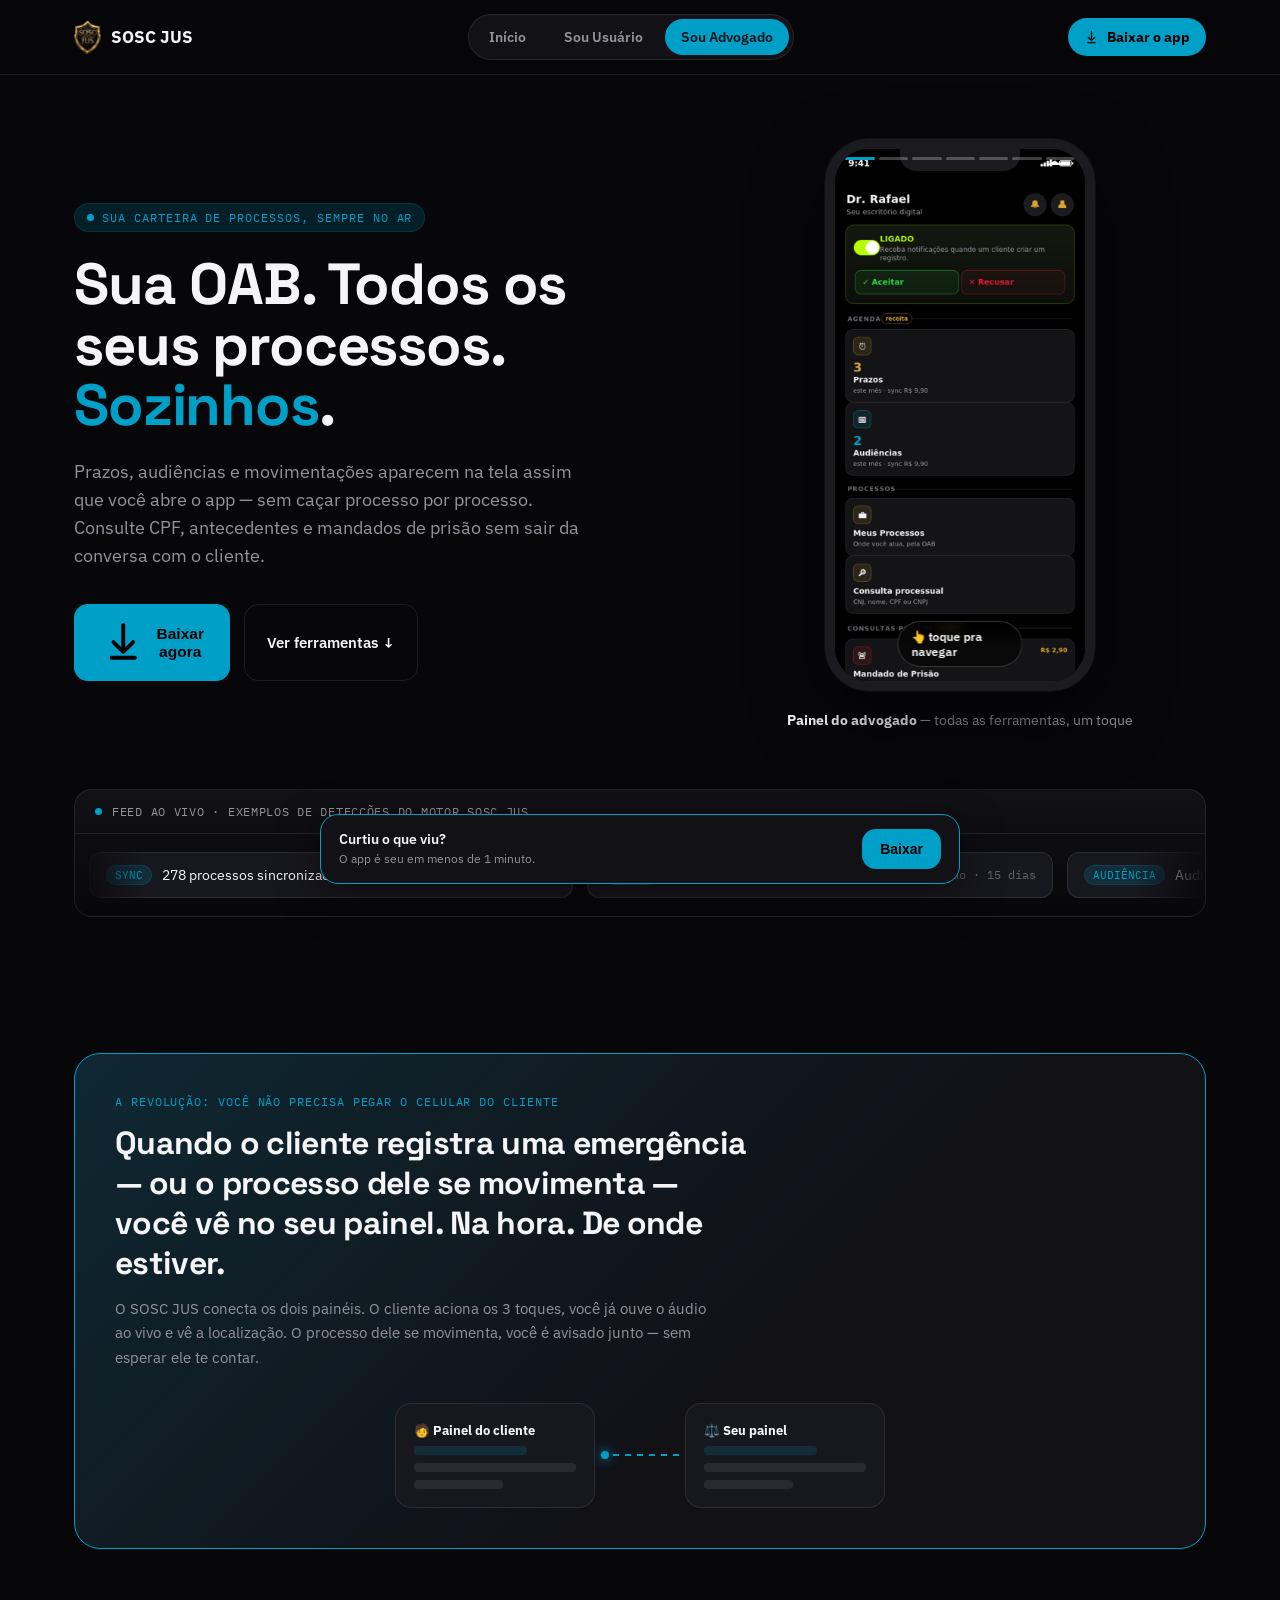
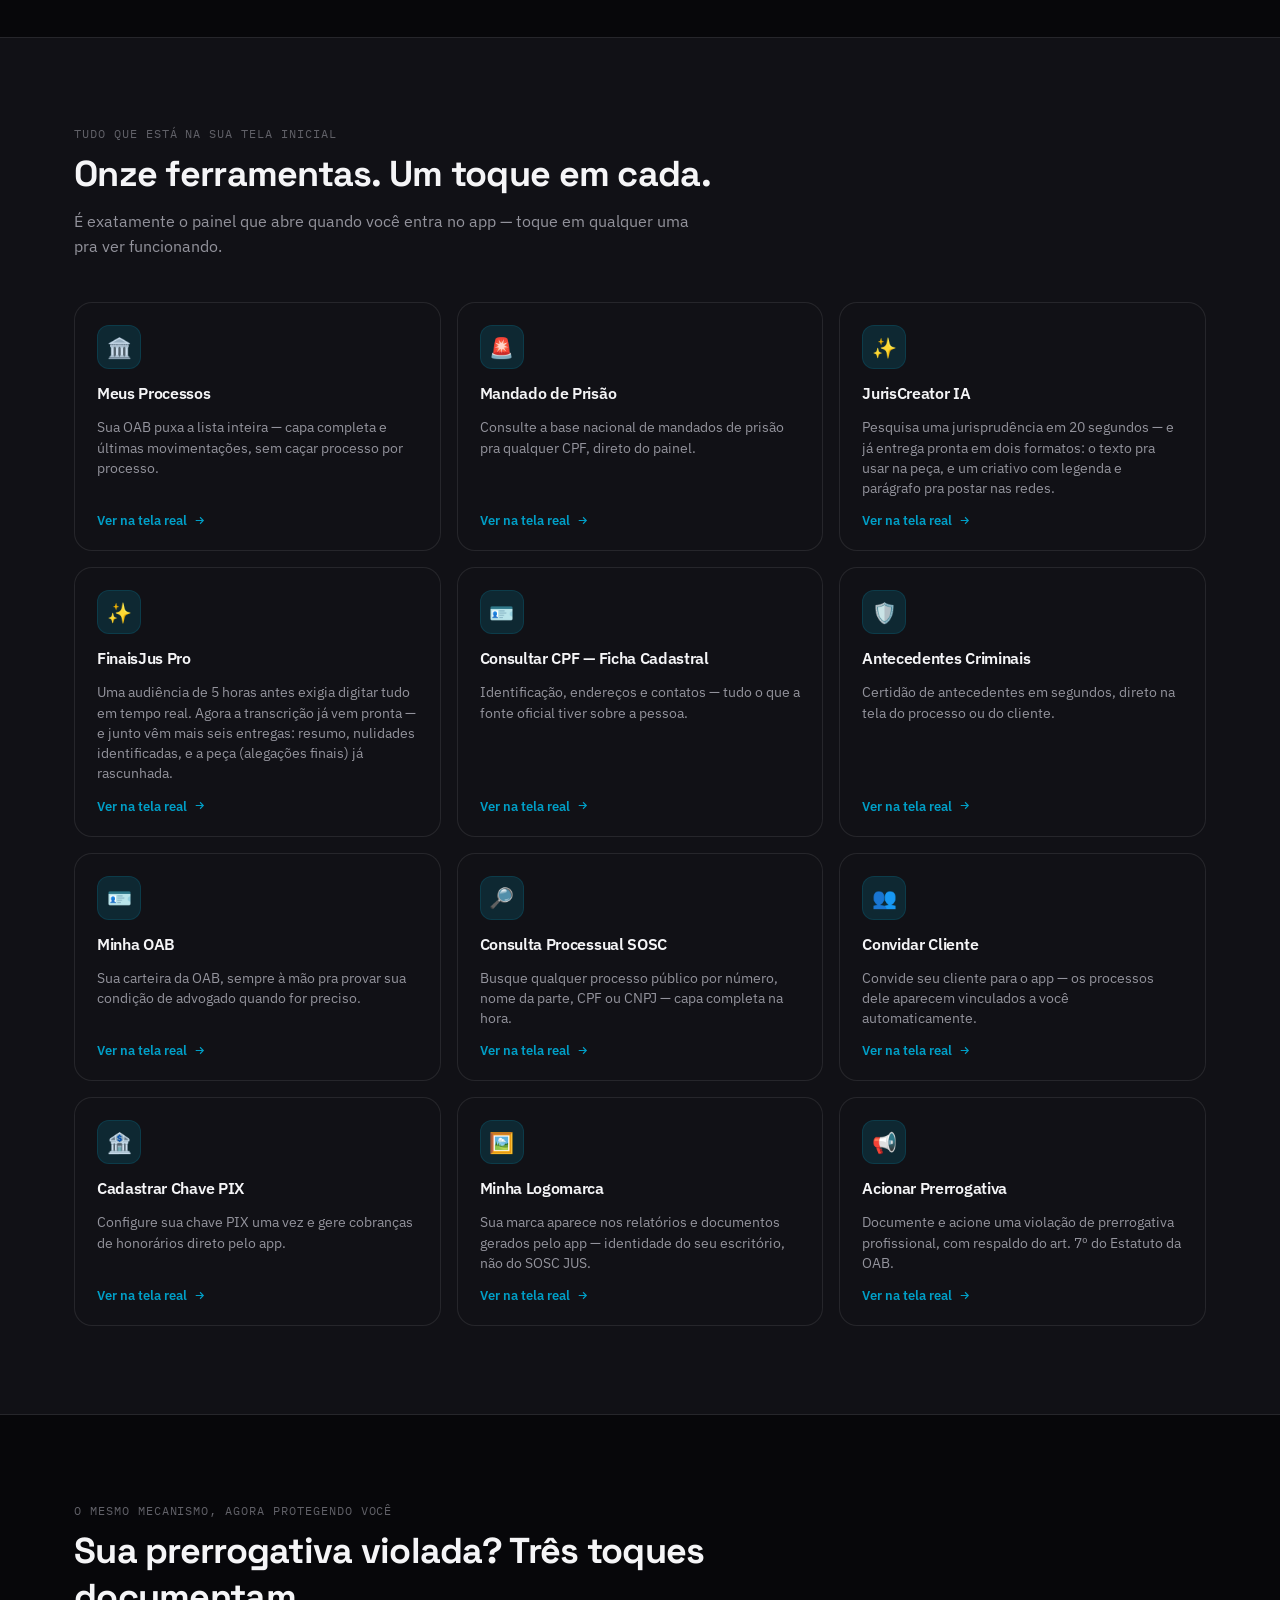
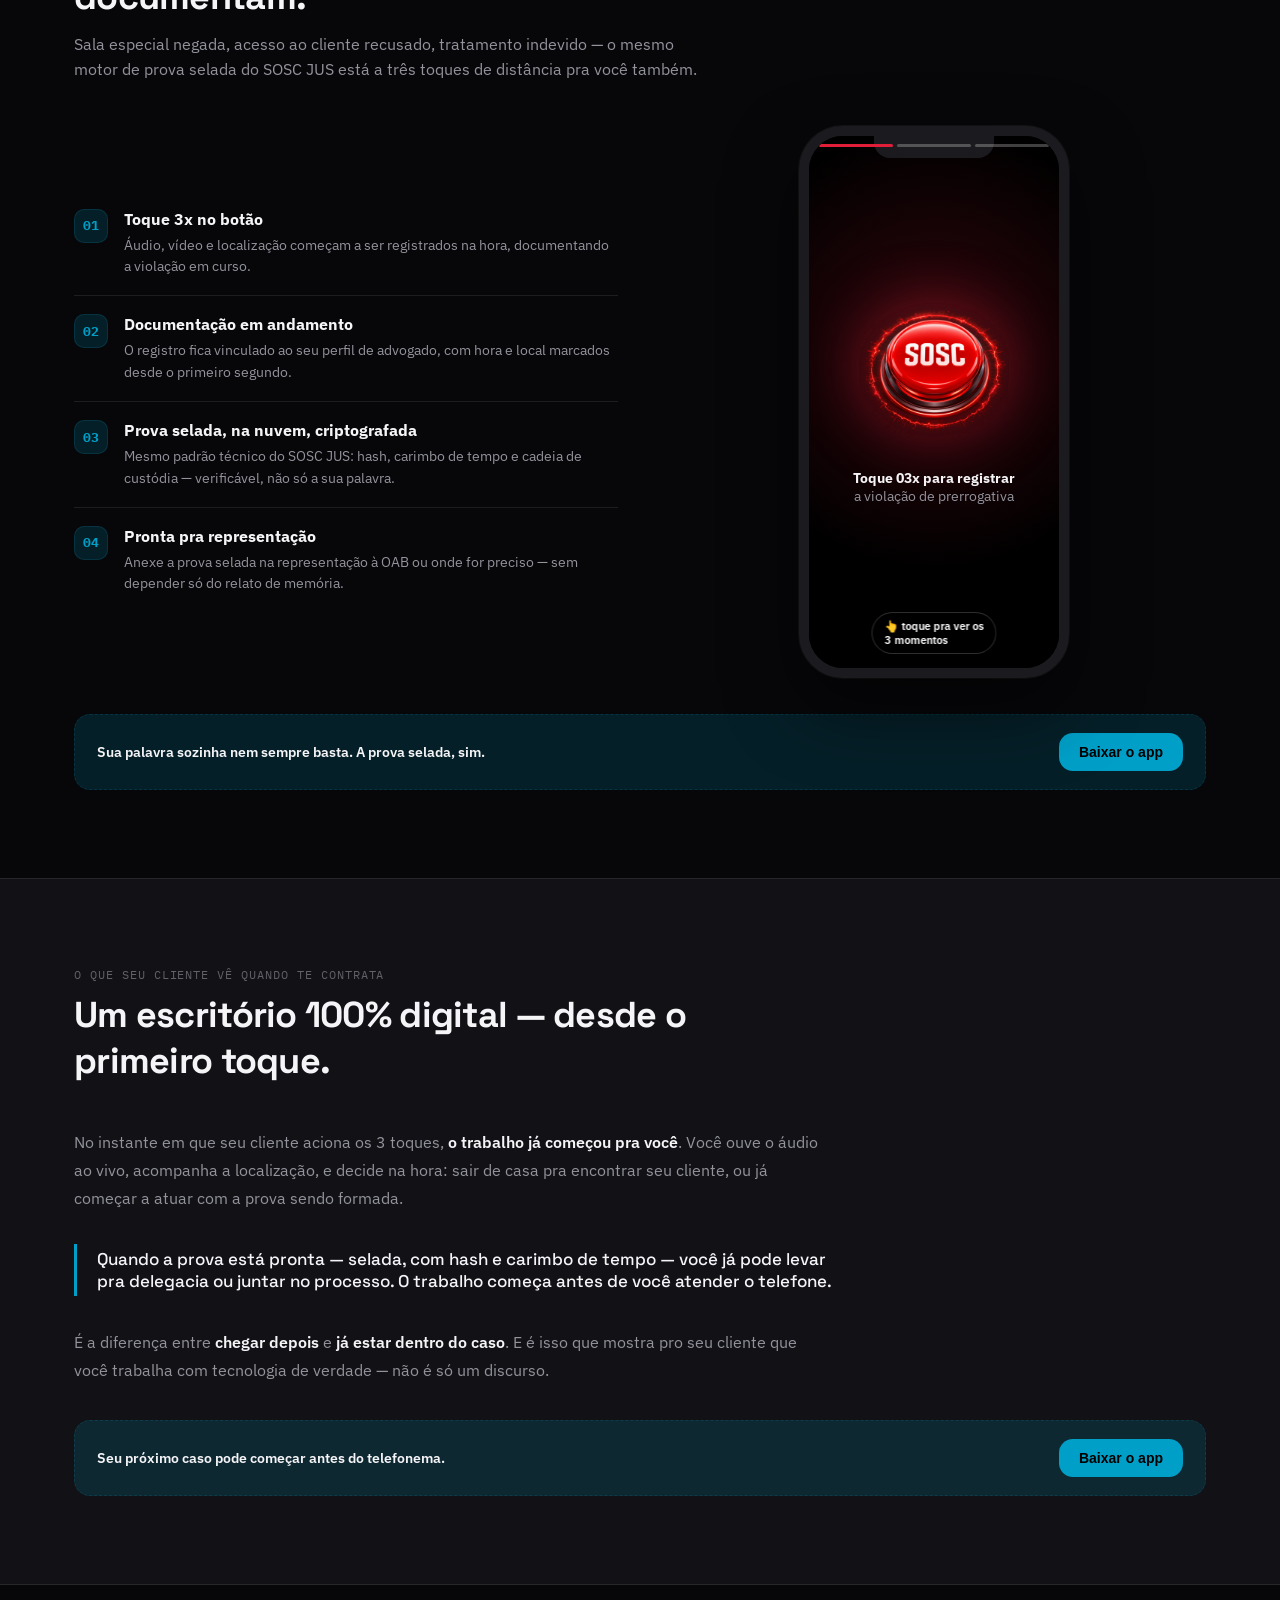
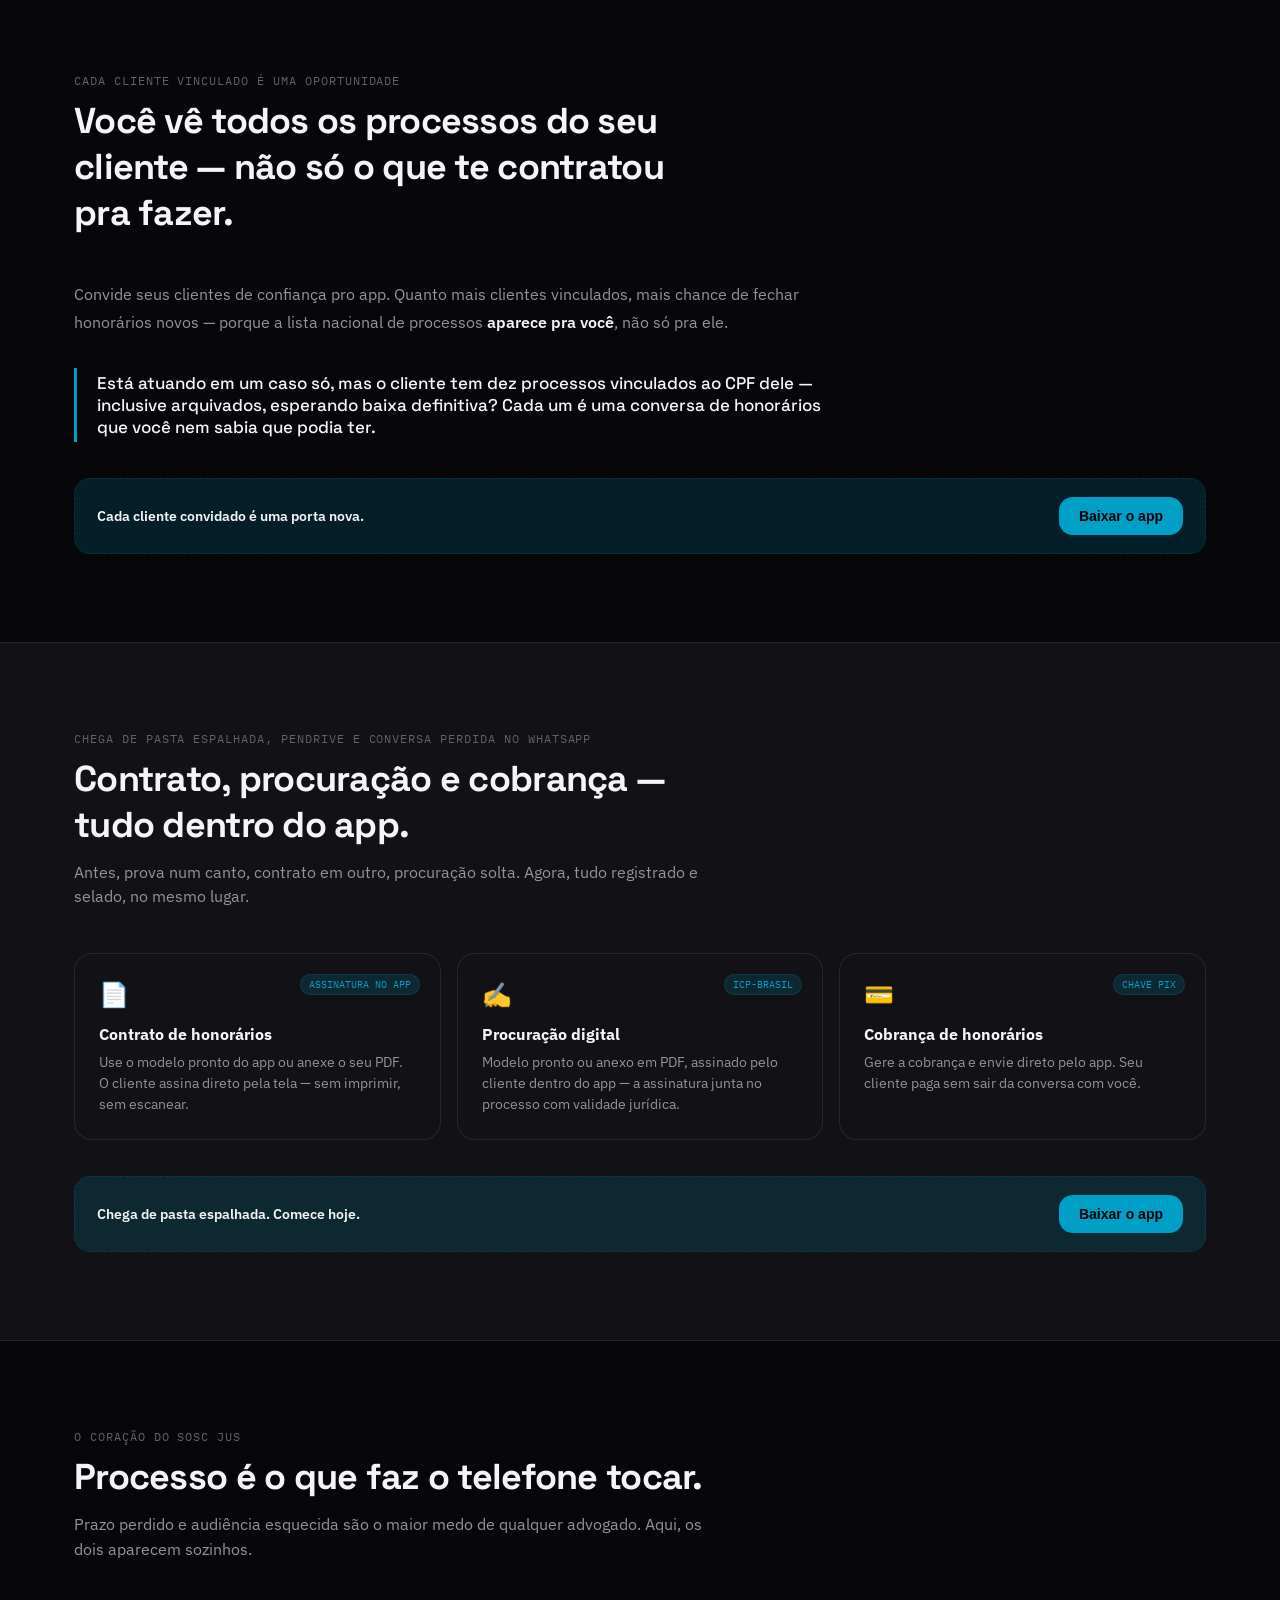
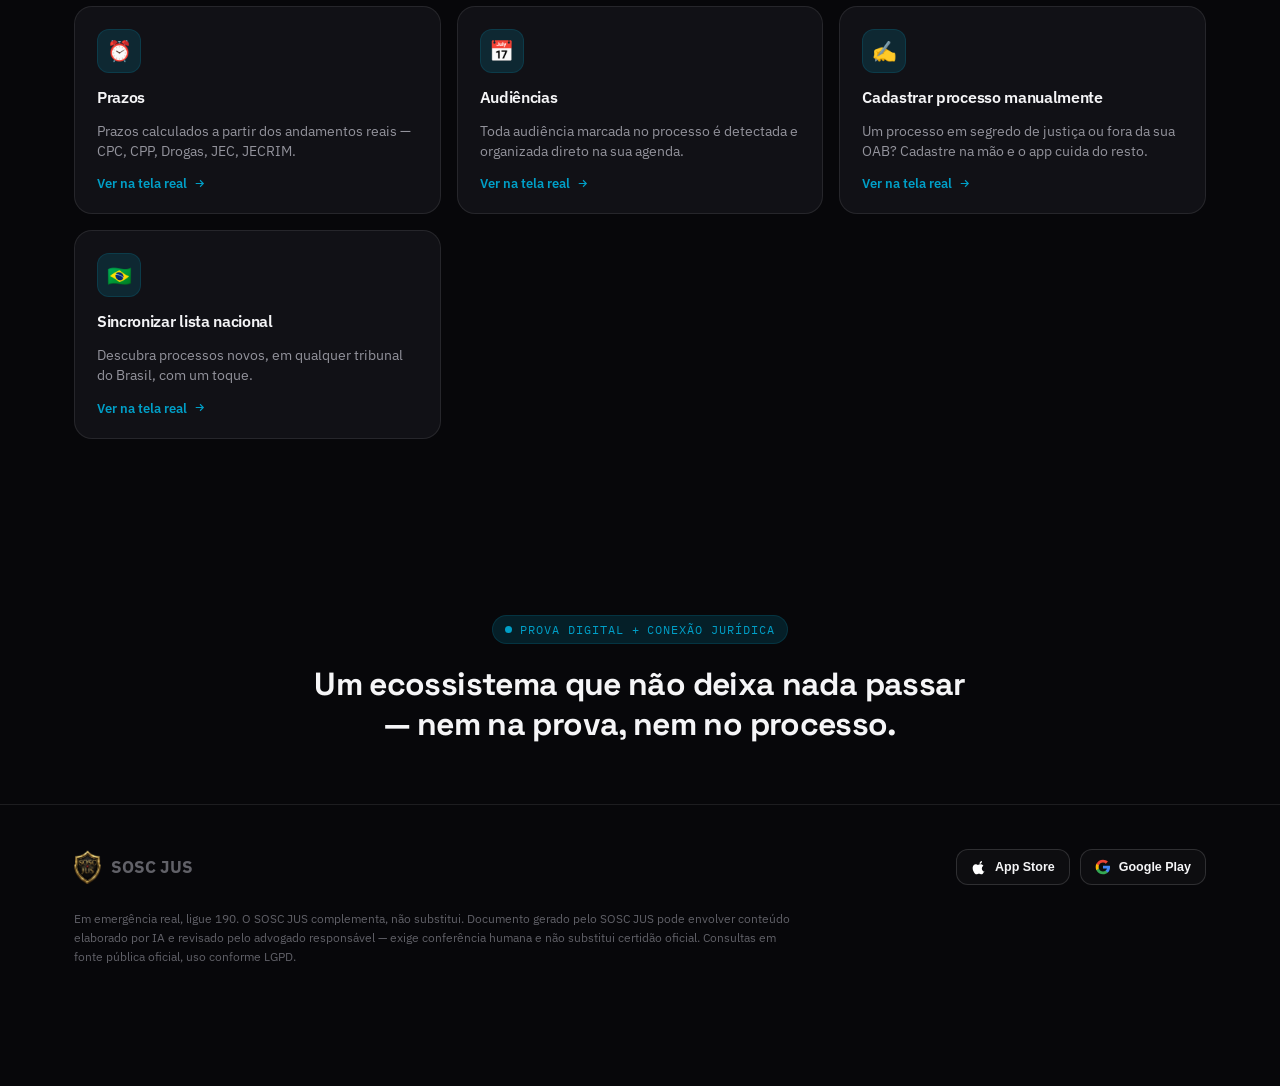
==== advogado.html @ f1223e67 "initial commit: landing page organized and ready for vercel" ====
<!DOCTYPE html>
<html lang="pt-BR">
<head>
<meta charset="UTF-8">
<meta name="viewport" content="width=device-width, initial-scale=1.0">
<title>SOSC JUS — Sou Advogado</title>
<link rel="preconnect" href="https://fonts.googleapis.com">
<link rel="preconnect" href="https://fonts.gstatic.com" crossorigin>
<link href="https://fonts.googleapis.com/css2?family=Space+Grotesk:wght@500;600;700&family=IBM+Plex+Sans:wght@400;500;600;700&family=IBM+Plex+Mono:wght@400;500&display=swap" rel="stylesheet">
<link rel="stylesheet" href="assets/style.css">
</head>
<body data-theme="advogado">

<header>
  <div class="nav">
    <a href="index.html" class="brand"><img src="images/logo.png" alt="SOSC JUS"> SOSC JUS</a>
    <div class="navlinks">
      <a href="index.html">Início</a>
      <a href="usuario.html">Sou Usuário</a>
      <a href="advogado.html" class="active">Sou Advogado</a>
    </div>
    <a href="#" class="navcta" onclick="openStore(); return false;">
      <svg viewBox="0 0 24 24" fill="currentColor"><path d="M12 2a1 1 0 011 1v11.59l3.3-3.3a1 1 0 111.4 1.42l-5 5a1 1 0 01-1.4 0l-5-5a1 1 0 111.4-1.42l3.3 3.3V3a1 1 0 011-1zM5 20a1 1 0 011-1h12a1 1 0 110 2H6a1 1 0 01-1-1z"/></svg>
      <span id="navctatext">Baixar o app</span>
    </a>
  </div>
</header>

<!-- ============ HERO ============ -->
<section class="hero">
  <div class="wrap">
    <div class="hero-grid">
      <div>
        <div class="eyebrow"><span class="dot-live"></span> Sua carteira de processos, sempre no ar</div>
        <h1>Sua OAB. Todos os<br>seus processos. <em>Sozinhos</em>.</h1>
        <p class="sub">Prazos, audiências e movimentações aparecem na tela assim que você abre o app — sem caçar processo por processo. Consulte CPF, antecedentes e mandados de prisão sem sair da conversa com o cliente.</p>
        <div class="herobtns">
          <button class="btn-primary" onclick="openStore()">
            <svg viewBox="0 0 24 24" fill="currentColor"><path d="M12 2a1 1 0 011 1v11.59l3.3-3.3a1 1 0 111.4 1.42l-5 5a1 1 0 01-1.4 0l-5-5a1 1 0 111.4-1.42l3.3 3.3V3a1 1 0 011-1zM5 20a1 1 0 011-1h12a1 1 0 110 2H6a1 1 0 01-1-1z"/></svg>
            Baixar agora
          </button>
          <a href="#painel" class="btn-ghost">Ver ferramentas ↓</a>
        </div>
      </div>

      <div>
        <div class="phone-stage">
          <div class="phone" id="phoneSim">
            <div class="phone-progress"></div>
            <div class="phone-screens"></div>
            <div class="phone-tap-hint">👆 toque pra navegar</div>
          </div>
        </div>
        <p class="phone-caption" id="phoneSimCaption"></p>
      </div>
    </div>

    <div class="ticker-shell">
      <div class="ticker-head"><span class="dot-live"></span> Feed ao vivo · exemplos de detecções do motor SOSC JUS</div>
      <div class="ticker-track-wrap">
        <div class="ticker-track" id="tickerTrack"></div>
      </div>
    </div>
  </div>
</section>

<!-- ============ CONEXÃO PAINEL-A-PAINEL ============ -->
<section>
  <div class="wrap">
    <div class="connect-banner">
      <div class="cb-eyebrow"><span class="dot-live"></span> A revolução: você não precisa pegar o celular do cliente</div>
      <h2>Quando o cliente registra uma emergência — ou o processo dele se movimenta — você vê no seu painel. Na hora. De onde estiver.</h2>
      <p>O SOSC JUS conecta os dois painéis. O cliente aciona os 3 toques, você já ouve o áudio ao vivo e vê a localização. O processo dele se movimenta, você é avisado junto — sem esperar ele te contar.</p>
      <div class="connect-diagram">
        <div class="cd-panel">
          <div class="cd-title">🧑 Painel do cliente</div>
          <div class="cd-row accent"></div>
          <div class="cd-row"></div>
          <div class="cd-row" style="width:55%;"></div>
        </div>
        <div class="cd-link"><div class="line"><span class="pulse"></span></div></div>
        <div class="cd-panel">
          <div class="cd-title">⚖️ Seu painel</div>
          <div class="cd-row accent"></div>
          <div class="cd-row"></div>
          <div class="cd-row" style="width:55%;"></div>
        </div>
      </div>
    </div>
  </div>
</section>

<!-- ============ PAINEL COMPLETO ============ -->
<section id="painel" class="section-alt">
  <div class="wrap">
    <div class="sec-head">
      <div class="sec-eyebrow">Tudo que está na sua tela inicial</div>
      <h2>Onze ferramentas. Um toque em cada.</h2>
      <p>É exatamente o painel que abre quando você entra no app — toque em qualquer uma pra ver funcionando.</p>
    </div>
    <div class="toolgrid" id="grid-painel"></div>
  </div>
</section>

<!-- ============ ACIONAR PRERROGATIVA — mesmo mecanismo dos 3 toques ============ -->
<section>
  <div class="wrap">
    <div class="sec-head">
      <div class="sec-eyebrow">O mesmo mecanismo, agora protegendo você</div>
      <h2>Sua prerrogativa violada? Três toques documentam.</h2>
      <p>Sala especial negada, acesso ao cliente recusado, tratamento indevido — o mesmo motor de prova selada do SOSC JUS está a três toques de distância pra você também.</p>
    </div>

    <div class="sos-block">
      <div class="sos-steps">
        <div class="sos-step">
          <div class="ss-num">01</div>
          <div><h4>Toque 3x no botão</h4><p>Áudio, vídeo e localização começam a ser registrados na hora, documentando a violação em curso.</p></div>
        </div>
        <div class="sos-step">
          <div class="ss-num">02</div>
          <div><h4>Documentação em andamento</h4><p>O registro fica vinculado ao seu perfil de advogado, com hora e local marcados desde o primeiro segundo.</p></div>
        </div>
        <div class="sos-step">
          <div class="ss-num">03</div>
          <div><h4>Prova selada, na nuvem, criptografada</h4><p>Mesmo padrão técnico do SOSC JUS: hash, carimbo de tempo e cadeia de custódia — verificável, não só a sua palavra.</p></div>
        </div>
        <div class="sos-step">
          <div class="ss-num">04</div>
          <div><h4>Pronta pra representação</h4><p>Anexe a prova selada na representação à OAB ou onde for preciso — sem depender só do relato de memória.</p></div>
        </div>
      </div>

      <div class="sos-demo-stage">
        <div class="sos-demo" id="prerrogativaDemo">
          <div class="sos-demo-progress">
            <div class="bar"><i></i></div><div class="bar"><i></i></div><div class="bar"><i></i></div>
          </div>

          <div class="sos-state s1 active">
            <img src="images/sosc_button_small.png" alt="Botão SOSC">
            <div class="sos-caption"><b>Toque 03x para registrar</b><br>a violação de prerrogativa</div>
          </div>

          <div class="sos-state s2 full-image">
            <img src="images/rec_advogado_opt.jpg" alt="Tela real de gravação — prerrogativa">
          </div>

          <div class="sos-state s3">
            <div class="sos-seal-check">✓</div>
            <h4>Prova selada</h4>
            <div class="sos-hash">a3f9…e27c6b1…9d4a</div>
            <div class="sos-caption" style="margin-top:0;">08/07/2026 · 21:47:03<br>pronta pra representação à OAB</div>
            <div class="sos-seal-badges">
              <span>SHA-256</span><span>RFC 3161</span><span>AES-256</span>
            </div>
          </div>

          <div class="sos-demo-tap">👆 toque pra ver os 3 momentos</div>
        </div>
      </div>
    </div>

    <div class="section-cta">
      <span>Sua palavra sozinha nem sempre basta. A prova selada, sim.</span>
      <button class="btn-primary" onclick="openStore()">Baixar o app</button>
    </div>
  </div>
</section>

<!-- ============ ESCRITÓRIO DIGITAL MODERNO ============ -->
<section class="section-alt">
  <div class="wrap">
    <div class="sec-head">
      <div class="sec-eyebrow">O que seu cliente vê quando te contrata</div>
      <h2>Um escritório 100% digital — desde o primeiro toque.</h2>
    </div>
    <div class="story">
      <p>No instante em que seu cliente aciona os 3 toques, <b>o trabalho já começou pra você</b>. Você ouve o áudio ao vivo, acompanha a localização, e decide na hora: sair de casa pra encontrar seu cliente, ou já começar a atuar com a prova sendo formada.</p>
      <div class="story-highlight">Quando a prova está pronta — selada, com hash e carimbo de tempo — você já pode levar pra delegacia ou juntar no processo. O trabalho começa antes de você atender o telefone.</div>
      <p>É a diferença entre <b>chegar depois</b> e <b>já estar dentro do caso</b>. E é isso que mostra pro seu cliente que você trabalha com tecnologia de verdade — não é só um discurso.</p>
    </div>
    <div class="section-cta">
      <span>Seu próximo caso pode começar antes do telefonema.</span>
      <button class="btn-primary" onclick="openStore()">Baixar o app</button>
    </div>
  </div>
</section>

<!-- ============ MAIS CLIENTES, MAIS CONTRATOS ============ -->
<section>
  <div class="wrap">
    <div class="sec-head">
      <div class="sec-eyebrow">Cada cliente vinculado é uma oportunidade</div>
      <h2>Você vê todos os processos do seu cliente — não só o que te contratou pra fazer.</h2>
    </div>
    <div class="story">
      <p>Convide seus clientes de confiança pro app. Quanto mais clientes vinculados, mais chance de fechar honorários novos — porque a lista nacional de processos <b>aparece pra você</b>, não só pra ele.</p>
      <div class="story-highlight">Está atuando em um caso só, mas o cliente tem dez processos vinculados ao CPF dele — inclusive arquivados, esperando baixa definitiva? Cada um é uma conversa de honorários que você nem sabia que podia ter.</div>
    </div>
    <div class="section-cta">
      <span>Cada cliente convidado é uma porta nova.</span>
      <button class="btn-primary" onclick="openStore()">Baixar o app</button>
    </div>
  </div>
</section>

<!-- ============ CONTRATO, PROCURAÇÃO E COBRANÇA NO APP ============ -->
<section class="section-alt">
  <div class="wrap">
    <div class="sec-head">
      <div class="sec-eyebrow">Chega de pasta espalhada, pendrive e conversa perdida no WhatsApp</div>
      <h2>Contrato, procuração e cobrança — tudo dentro do app.</h2>
      <p>Antes, prova num canto, contrato em outro, procuração solta. Agora, tudo registrado e selado, no mesmo lugar.</p>
    </div>
    <div class="highlight-row">
      <div class="highlight-card">
        <span class="hc-tag">Assinatura no app</span>
        <span class="hc-icon">📄</span>
        <h4>Contrato de honorários</h4>
        <p>Use o modelo pronto do app ou anexe o seu PDF. O cliente assina direto pela tela — sem imprimir, sem escanear.</p>
      </div>
      <div class="highlight-card">
        <span class="hc-tag">ICP-Brasil</span>
        <span class="hc-icon">✍️</span>
        <h4>Procuração digital</h4>
        <p>Modelo pronto ou anexo em PDF, assinado pelo cliente dentro do app — a assinatura junta no processo com validade jurídica.</p>
      </div>
      <div class="highlight-card">
        <span class="hc-tag">Chave PIX</span>
        <span class="hc-icon">💳</span>
        <h4>Cobrança de honorários</h4>
        <p>Gere a cobrança e envie direto pelo app. Seu cliente paga sem sair da conversa com você.</p>
      </div>
    </div>
    <div class="section-cta">
      <span>Chega de pasta espalhada. Comece hoje.</span>
      <button class="btn-primary" onclick="openStore()">Baixar o app</button>
    </div>
  </div>
</section>

<!-- ============ MOTOR DE PROCESSO ============ -->
<section id="motor">
  <div class="wrap">
    <div class="sec-head">
      <div class="sec-eyebrow">O coração do SOSC JUS</div>
      <h2>Processo é o que faz o telefone tocar.</h2>
      <p>Prazo perdido e audiência esquecida são o maior medo de qualquer advogado. Aqui, os dois aparecem sozinhos.</p>
    </div>
    <div class="toolgrid" id="grid-motor"></div>
  </div>
</section>

<!-- ============ ECOSSISTEMA ============ -->
<section style="text-align:center; padding-bottom:60px;">
  <div class="wrap">
    <div class="eyebrow" style="margin:0 auto 20px;"><span class="dot-live"></span> Prova digital + conexão jurídica</div>
    <h2 style="max-width:680px; margin:0 auto; font-size:clamp(22px,3vw,32px);">Um ecossistema que não deixa nada passar — nem na prova, nem no processo.</h2>
  </div>
</section>

<footer>
  <div class="wrap">
    <div class="foot-row">
      <div class="brand"><img src="images/logo.png" alt="SOSC JUS"> SOSC JUS</div>
      <div class="storebtns">
        <button class="storebadge brandcolor" onclick="openStore('ios')">
          <svg viewBox="0 0 24 24" fill="#fff"><path d="M16.5 3c.15 1.06-.27 2.11-.9 2.87-.66.8-1.75 1.42-2.8 1.34-.16-1.03.32-2.1.95-2.83C14.44 3.53 15.5 3.03 16.5 3zM20.7 17.2c-.5 1.14-.74 1.65-1.38 2.66-.9 1.4-2.16 3.15-3.72 3.16-1.39.02-1.75-.9-3.63-.9-1.88 0-2.29.88-3.68.92-1.56.05-2.75-1.5-3.65-2.9C2.53 16.9 1.9 13.3 3 10.86c.78-1.75 2.2-2.86 3.75-2.88 1.42-.03 2.76.96 3.63.96.86 0 2.5-1.19 4.21-1.02.72.03 2.74.29 4.04 2.19-.1.07-2.41 1.41-2.38 4.2.03 3.33 2.92 4.44 2.95 4.45-.03.08-.46 1.58-1.5 3.14z"/></svg>
          App Store
        </button>
        <button class="storebadge brandcolor" onclick="openStore('android')">
          <svg viewBox="0 0 24 24" width="16" height="16">
            <path fill="#4285F4" d="M22.56 12.25c0-.78-.07-1.53-.2-2.25H12v4.26h5.92c-.26 1.37-1.04 2.53-2.21 3.31v2.77h3.57c2.08-1.92 3.28-4.74 3.28-8.09z"/>
            <path fill="#34A853" d="M12 23c2.97 0 5.46-.98 7.28-2.66l-3.57-2.77c-.98.66-2.23 1.06-3.71 1.06-2.86 0-5.29-1.93-6.16-4.53H2.18v2.84C3.99 20.53 7.7 23 12 23z"/>
            <path fill="#FBBC05" d="M5.84 14.09c-.22-.66-.35-1.36-.35-2.09s.13-1.43.35-2.09V7.07H2.18C1.43 8.55 1 10.22 1 12s.43 3.45 1.18 4.93l2.85-2.22.81-.62z"/>
            <path fill="#EA4335" d="M12 5.38c1.62 0 3.06.56 4.21 1.64l3.15-3.15C17.45 2.09 14.97 1 12 1 7.7 1 3.99 3.47 2.18 7.07l3.66 2.84c.87-2.6 3.3-4.53 6.16-4.53z"/>
          </svg>
          Google Play
        </button>
      </div>
    </div>
    <div class="disclaimer">
      Em emergência real, ligue 190. O SOSC JUS complementa, não substitui. Documento gerado pelo SOSC JUS pode
      envolver conteúdo elaborado por IA e revisado pelo advogado responsável — exige conferência humana e não
      substitui certidão oficial. Consultas em fonte pública oficial, uso conforme LGPD.
    </div>
  </div>
</footer>

<!-- ============ MODAL ============ -->
<div class="modal-backdrop" id="modalBackdrop" onclick="if(event.target===this) closeModal();">
  <div class="modal" role="dialog" aria-modal="true">
    <button class="modal-close" onclick="closeModal()" aria-label="Fechar">✕</button>
    <div class="modal-inner">
      <div class="modal-shot"><img id="modalImg" src="" alt=""></div>
      <div class="modal-body">
        <div class="modal-eyebrow" id="modalEyebrow"></div>
        <h3 id="modalTitle"></h3>
        <p id="modalDesc"></p>
        <p class="fallback-note" id="modalNote"></p>
        <button class="btn-primary" onclick="openStore()">
          <svg viewBox="0 0 24 24" fill="currentColor"><path d="M12 2a1 1 0 011 1v11.59l3.3-3.3a1 1 0 111.4 1.42l-5 5a1 1 0 01-1.4 0l-5-5a1 1 0 111.4-1.42l3.3 3.3V3a1 1 0 011-1zM5 20a1 1 0 011-1h12a1 1 0 110 2H6a1 1 0 01-1-1z"/></svg>
          Baixar pra ver na prática
        </button>
      </div>
    </div>
  </div>
</div>

<!-- ============ STICKY DOWNLOAD CTA ============ -->
<div class="stickycta" id="stickyCta">
  <div class="msg">Curtiu o que viu?<span>O app é seu em menos de 1 minuto.</span></div>
  <button class="btn-primary" onclick="openStore()" style="padding:12px 18px; font-size:14px;">Baixar</button>
</div>

<script src="assets/app.js"></script>
<script>
  const NOTE_HOME = 'Card visível no painel da tela inicial (veja acima no simulador).';

  // Ordem por prioridade de receita: processo, mandado, JurisCreator e FinaisJus
  // (ferramentas novas, que geram receita) na frente — depois o resto do painel.
  const TOOLS_PAINEL = [
    { icon:'🏛️', title:'Meus Processos', tag:'Onde você atua, pela OAB', img:'images/iphone_home_advogado.png',
      desc:'Sua OAB puxa a lista inteira — capa completa e últimas movimentações, sem caçar processo por processo.', note:NOTE_HOME },
    { icon:'🚨', title:'Mandado de Prisão', tag:'Consulta nacional BNMP', img:'images/iphone_home_advogado.png',
      desc:'Consulte a base nacional de mandados de prisão pra qualquer CPF, direto do painel.', note:NOTE_HOME },
    { icon:'✨', title:'JurisCreator IA', tag:'20 segundos', img:'images/iphone_home_advogado.png',
      desc:'Pesquisa uma jurisprudência em 20 segundos — e já entrega pronta em dois formatos: o texto pra usar na peça, e um criativo com legenda e parágrafo pra postar nas redes.', note:NOTE_HOME },
    { icon:'✨', title:'FinaisJus Pro', tag:'Transcrição + 6 entregas', img:'images/iphone_home_advogado.png',
      desc:'Uma audiência de 5 horas antes exigia digitar tudo em tempo real. Agora a transcrição já vem pronta — e junto vêm mais seis entregas: resumo, nulidades identificadas, e a peça (alegações finais) já rascunhada.', note:NOTE_HOME },
    { icon:'🪪', title:'Consultar CPF — Ficha Cadastral', tag:'Fonte oficial', img:'images/iphone_cadastral.png',
      desc:'Identificação, endereços e contatos — tudo o que a fonte oficial tiver sobre a pessoa.' },
    { icon:'🛡️', title:'Antecedentes Criminais', tag:'Consulta oficial', img:'images/iphone_antecedentes.png',
      desc:'Certidão de antecedentes em segundos, direto na tela do processo ou do cliente.' },
    { icon:'🪪', title:'Minha OAB', tag:'Frente, verso e selo', img:'images/iphone_home_advogado.png',
      desc:'Sua carteira da OAB, sempre à mão pra provar sua condição de advogado quando for preciso.', note:NOTE_HOME },
    { icon:'🔎', title:'Consulta Processual SOSC', tag:'CNJ, nome, CPF ou CNPJ', img:'images/iphone_home_advogado.png',
      desc:'Busque qualquer processo público por número, nome da parte, CPF ou CNPJ — capa completa na hora.', note:NOTE_HOME },
    { icon:'👥', title:'Convidar Cliente', tag:'Vínculo em um convite', img:'images/iphone_home_advogado.png',
      desc:'Convide seu cliente para o app — os processos dele aparecem vinculados a você automaticamente.', note:NOTE_HOME },
    { icon:'🏦', title:'Cadastrar Chave PIX', tag:'Cobrança de honorários', img:'images/iphone_home_advogado.png',
      desc:'Configure sua chave PIX uma vez e gere cobranças de honorários direto pelo app.', note:NOTE_HOME },
    { icon:'🖼️', title:'Minha Logomarca', tag:'Identidade nos documentos', img:'images/iphone_home_advogado.png',
      desc:'Sua marca aparece nos relatórios e documentos gerados pelo app — identidade do seu escritório, não do SOSC JUS.', note:NOTE_HOME },
    { icon:'📢', title:'Acionar Prerrogativa', tag:'OAB art. 7º', img:'images/iphone_home_advogado.png',
      desc:'Documente e acione uma violação de prerrogativa profissional, com respaldo do art. 7º do Estatuto da OAB.', note:NOTE_HOME },
  ];
  buildToolGrid('grid-painel', TOOLS_PAINEL);

  // o motor de processo — telas dedicadas (aprofundamento, não é o grid da tela inicial)
  const TOOLS_MOTOR = [
    { icon:'⏰', title:'Prazos', tag:'Cálculo automático', img:'images/iphone_prazos.png',
      desc:'Prazos calculados a partir dos andamentos reais — CPC, CPP, Drogas, JEC, JECRIM.' },
    { icon:'📅', title:'Audiências', tag:'Detecção automática', img:'images/iphone_audiencias.png',
      desc:'Toda audiência marcada no processo é detectada e organizada direto na sua agenda.' },
    { icon:'✍️', title:'Cadastrar processo manualmente', tag:'Segredo de justiça', img:'images/iphone_manual.png',
      desc:'Um processo em segredo de justiça ou fora da sua OAB? Cadastre na mão e o app cuida do resto.' },
    { icon:'🇧🇷', title:'Sincronizar lista nacional', tag:'Todos os tribunais', img:'images/iphone_syncnacional.png',
      desc:'Descubra processos novos, em qualquer tribunal do Brasil, com um toque.' },
  ];
  buildToolGrid('grid-motor', TOOLS_MOTOR);

  buildTicker('tickerTrack', [
    {tag:'SYNC', txt:'278 processos sincronizados pela OAB', meta:'capa + movimentações'},
    {tag:'PRAZO', txt:'Prazo calculado automaticamente', meta:'contestação · 15 dias'},
    {tag:'AUDIÊNCIA', txt:'Audiência detectada no andamento', meta:'agendada na agenda'},
    {tag:'CLIENTE', txt:'Cliente vinculado sincronizado', meta:'processos atualizados'},
    {tag:'ALERTA', txt:'Movimentação em segredo de justiça', meta:'capa + publicação DJe'},
  ]);

  initPhoneSimulator('phoneSim', [
    { img:'images/iphone_home_advogado.png', label:'Painel do advogado', desc:'todas as ferramentas, um toque' },
    { img:'images/iphone_syncnacional.png', label:'Sincronizar nacional', desc:'descobre processos novos' },
    { img:'images/iphone_manual.png', label:'Cadastro manual', desc:'processo em segredo de justiça' },
    { img:'images/iphone_prazos.png', label:'Prazos', desc:'calculados sozinhos' },
    { img:'images/iphone_audiencias.png', label:'Audiências', desc:'detectadas automaticamente' },
    { img:'images/iphone_cadastral.png', label:'Consultar CPF', desc:'ficha cadastral completa' },
    { img:'images/iphone_antecedentes.png', label:'Antecedentes', desc:'certidão em segundos' },
  ]);

  initSosDemo('prerrogativaDemo');

  initScrollEngagement();
</script>
</body>
</html>
---- assets/style.css ----
/* SOSC JUS — landing (3 páginas) — estilos compartilhados */
:root{
  --ink:#07070a;
  --panel:#111116;
  --panel-2:#17171e;
  --hair: rgba(255,255,255,0.09);
  --lime:#B6FF00;
  --lime-dim: rgba(182,255,0,0.14);
  --miami:#009FC7;
  --miami-dim: rgba(0,159,199,0.16);
  --gold:#D8A631;
  --text:#F5F5F7;
  --muted:#93939c;
  --muted-2:#616168;
  --radius: 18px;
}
*{box-sizing:border-box;}
html{scroll-behavior:smooth;}
body{
  margin:0; background:var(--ink); color:var(--text);
  font-family:'IBM Plex Sans', sans-serif;
  -webkit-font-smoothing:antialiased;
  overflow-x:hidden;
}
h1,h2,h3,.display{ font-family:'Space Grotesk', sans-serif; letter-spacing:-0.02em; }
.mono{ font-family:'IBM Plex Mono', monospace; }
a{color:inherit;}
::selection{ background:var(--lime); color:#000; }
:focus-visible{ outline:2px solid var(--lime); outline-offset:2px; }

/* tema por página: body[data-theme="usuario"|"advogado"] escolhe a cor de destaque */
body[data-theme="usuario"]  { --accent: var(--lime);  --accent-dim: var(--lime-dim); }
body[data-theme="advogado"] { --accent: var(--miami); --accent-dim: var(--miami-dim); }
body[data-theme="chooser"]  { --accent: var(--gold);  --accent-dim: rgba(216,166,49,0.14); }

.wrap{ max-width:1180px; margin:0 auto; padding:0 24px; }
section{ padding:88px 0; }
@media (max-width:720px){ section{ padding:56px 0; } }

/* ---------- nav ---------- */
header{
  position:sticky; top:0; z-index:50;
  background:rgba(7,7,10,0.82); backdrop-filter:blur(14px);
  border-bottom:1px solid var(--hair);
}
.nav{ display:flex; align-items:center; justify-content:space-between; gap:16px; padding:14px 24px; max-width:1180px; margin:0 auto; }
.brand{ display:flex; align-items:center; gap:10px; font-weight:700; font-size:17px; white-space:nowrap; text-decoration:none; }
.brand img{ height:34px; width:auto; }
.navlinks{ display:flex; align-items:center; gap:6px; background:var(--panel); border:1px solid var(--hair); border-radius:999px; padding:4px; }
.navlinks a{
  font-family:'IBM Plex Sans'; font-weight:600; font-size:13.5px; padding:9px 16px; border-radius:999px;
  text-decoration:none; color:var(--muted); white-space:nowrap; transition:.2s ease;
}
.navlinks a.active{ background:var(--accent); color:#04120a; }
body[data-theme="advogado"] .navlinks a.active{ color:#04141a; }
.navcta{
  display:inline-flex; align-items:center; gap:8px; background:var(--accent); color:#000;
  font-weight:700; font-size:13.5px; padding:10px 16px; border-radius:999px; text-decoration:none;
  white-space:nowrap; transition: transform .15s ease; border:none; cursor:pointer;
}
.navcta:hover{ transform:translateY(-1px); }
.navcta svg{ width:15px; height:15px; }

/* ---------- hero shared ---------- */
.hero{ padding-top:64px; padding-bottom:40px; position:relative; }
.eyebrow{
  display:inline-flex; align-items:center; gap:8px; font-family:'IBM Plex Mono'; font-size:12px;
  letter-spacing:.08em; text-transform:uppercase; color:var(--accent); border:1px solid var(--accent-dim);
  background:var(--accent-dim); padding:6px 12px; border-radius:999px; margin-bottom:22px;
}
.dot-live{ width:7px; height:7px; border-radius:50%; background:var(--accent); animation:pulse 1.6s infinite; flex-shrink:0; }
@keyframes pulse{ 0%,100%{opacity:1;} 50%{opacity:.35;} }
.hero h1{ font-size:clamp(32px,5vw,58px); line-height:1.05; margin:0 0 22px; font-weight:700; }
.hero h1 em{ font-style:normal; color:var(--accent); }
.hero p.sub{ font-size:17.5px; line-height:1.6; color:var(--muted); max-width:520px; margin:0 0 34px; }
.herobtns{ display:flex; gap:14px; flex-wrap:wrap; }
.btn-primary{
  display:inline-flex; align-items:center; gap:10px; background:var(--accent); color:#000; font-weight:700;
  font-size:15.5px; padding:15px 26px; border-radius:14px; text-decoration:none; border:none; cursor:pointer;
  transition:transform .15s ease;
}
.btn-primary:hover{ transform:translateY(-2px); }
.btn-ghost{
  display:inline-flex; align-items:center; gap:10px; background:transparent; color:var(--text); font-weight:600;
  font-size:15px; padding:14px 22px; border-radius:14px; text-decoration:none; border:1px solid var(--hair); cursor:pointer;
}
.btn-ghost:hover{ border-color:rgba(255,255,255,.25); }

.hero-grid{ display:grid; grid-template-columns:1.1fr 0.9fr; gap:40px; align-items:center; }
@media (max-width:860px){ .hero-grid{ grid-template-columns:1fr; } }

/* ---------- PHONE SIMULATOR (novo) ---------- */
.phone-stage{ display:flex; justify-content:center; }
.phone{
  position:relative; width:270px; height:552px; border-radius:44px; background:#000;
  border:10px solid #1b1b1f; box-shadow:0 30px 70px rgba(0,0,0,.55), 0 0 0 1px rgba(255,255,255,.05);
  overflow:hidden; cursor:pointer; user-select:none; flex-shrink:0;
}
.phone::before{ /* notch */
  content:''; position:absolute; top:0; left:50%; transform:translateX(-50%); width:120px; height:22px;
  background:#1b1b1f; border-radius:0 0 16px 16px; z-index:5;
}
.phone-screens{ position:relative; width:100%; height:100%; }
.phone-screens img{
  position:absolute; inset:0; width:100%; height:100%; object-fit:cover; object-position:top;
  opacity:0; transition:opacity .28s ease;
}
.phone-screens img.active{ opacity:1; }
.phone-progress{ position:absolute; top:8px; left:10px; right:10px; display:flex; gap:4px; z-index:6; }
.phone-progress .bar{ flex:1; height:3px; border-radius:3px; background:rgba(255,255,255,.25); overflow:hidden; }
.phone-progress .bar i{ display:block; height:100%; width:0%; background:var(--accent); }
.phone-progress .bar.done i{ width:100%; }
.phone-tap-hint{
  position:absolute; bottom:14px; left:50%; transform:translateX(-50%); z-index:6;
  background:rgba(0,0,0,.55); border:1px solid rgba(255,255,255,.18); backdrop-filter:blur(6px);
  color:#fff; font-size:11.5px; font-weight:600; padding:7px 13px; border-radius:999px;
  display:flex; align-items:center; gap:6px; pointer-events:none; animation:hintfade 2.6s ease infinite;
}
@keyframes hintfade{ 0%,100%{opacity:.9;} 50%{opacity:.35;} }
.phone-caption{ text-align:center; margin-top:20px; font-size:13.5px; color:var(--muted); min-height:20px; }
.phone-caption b{ color:var(--text); }

/* ---------- ticker ---------- */
.ticker-shell{
  margin-top:44px; border:1px solid var(--hair); background:linear-gradient(180deg, var(--panel), var(--ink));
  border-radius:var(--radius); overflow:hidden; position:relative;
}
.ticker-head{
  display:flex; align-items:center; gap:10px; padding:14px 20px; border-bottom:1px solid var(--hair);
  font-family:'IBM Plex Mono'; font-size:12px; color:var(--muted); letter-spacing:.06em; text-transform:uppercase;
}
.ticker-track-wrap{ overflow:hidden; padding:18px 0; -webkit-mask-image:linear-gradient(90deg,transparent,#000 6%,#000 94%,transparent); mask-image:linear-gradient(90deg,transparent,#000 6%,#000 94%,transparent); }
.ticker-track{ display:flex; gap:14px; width:max-content; animation:scroll 32s linear infinite; padding:0 14px; }
.ticker-track:hover{ animation-play-state:paused; }
@keyframes scroll{ from{transform:translateX(0);} to{transform:translateX(-50%);} }
.ticker-item{
  flex:0 0 auto; display:flex; align-items:center; gap:10px; background:var(--panel-2); border:1px solid var(--hair);
  border-radius:12px; padding:12px 16px; font-size:13.5px; white-space:nowrap;
}
.ticker-item .tag{ font-family:'IBM Plex Mono'; font-size:10.5px; color:var(--accent); border:1px solid var(--accent-dim); background:var(--accent-dim); padding:2px 8px; border-radius:999px; }
.ticker-item .cnj{ color:var(--muted-2); font-family:'IBM Plex Mono'; font-size:11.5px; }

/* ---------- section headers ---------- */
.sec-head{ max-width:640px; margin:0 0 44px; }
.sec-eyebrow{ font-family:'IBM Plex Mono'; font-size:12px; letter-spacing:.08em; text-transform:uppercase; color:var(--muted-2); margin-bottom:10px; }
.sec-head h2{ font-size:clamp(24px,3.2vw,36px); margin:0 0 12px; font-weight:700; }
.sec-head p{ color:var(--muted); font-size:15.5px; line-height:1.6; margin:0; }

/* ---------- tool grid ---------- */
.toolgrid{ display:grid; grid-template-columns:repeat(3,1fr); gap:16px; }
@media (max-width:900px){ .toolgrid{ grid-template-columns:repeat(2,1fr); } }
@media (max-width:600px){ .toolgrid{ grid-template-columns:1fr; } }
.toolcard{
  text-align:left; cursor:pointer; background:var(--panel); border:1px solid var(--hair); border-radius:var(--radius);
  padding:22px; display:flex; flex-direction:column; gap:14px; transition:.18s ease; position:relative; color:var(--text);
  width:100%; font-family:inherit;
}
.toolcard:hover{ border-color:var(--accent); transform:translateY(-3px); background:var(--panel-2); }
.toolcard .icon{
  width:44px; height:44px; border-radius:12px; background:var(--accent-dim); border:1px solid var(--accent-dim);
  display:flex; align-items:center; justify-content:center; font-size:20px;
}
.toolcard h3{ font-size:16px; margin:0; font-weight:600; font-family:'IBM Plex Sans'; }
.toolcard p{ font-size:13.5px; color:var(--muted); line-height:1.5; margin:0; flex:1; }
.toolcard .see{ font-size:12.5px; color:var(--accent); font-weight:600; display:flex; align-items:center; gap:6px; }
.toolcard .see svg{ width:13px; height:13px; transition:transform .15s ease; }
.toolcard:hover .see svg{ transform:translateX(3px); }

.chiprow{ display:flex; flex-wrap:wrap; gap:10px; margin-top:26px; }
.chip{
  font-size:13px; color:var(--muted); border:1px solid var(--hair); background:var(--panel); padding:9px 14px;
  border-radius:999px;
}
.chip b{ color:var(--text); font-weight:600; }

/* ---------- modal ---------- */
.modal-backdrop{
  position:fixed; inset:0; background:rgba(4,4,6,0.78); backdrop-filter:blur(6px); z-index:100;
  display:none; align-items:flex-end; justify-content:center; padding:0;
}
.modal-backdrop.open{ display:flex; }
@media (min-width:760px){ .modal-backdrop{ align-items:center; padding:24px; } }
.modal{
  background:var(--panel); border:1px solid var(--hair); border-radius:24px 24px 0 0; width:100%; max-width:880px;
  max-height:92vh; overflow-y:auto; position:relative; animation:slideup .25s ease;
}
@media (min-width:760px){ .modal{ border-radius:24px; } }
@keyframes slideup{ from{ transform:translateY(24px); opacity:0;} to{ transform:translateY(0); opacity:1; } }
.modal-inner{ display:grid; grid-template-columns:280px 1fr; gap:0; }
@media (max-width:700px){ .modal-inner{ grid-template-columns:1fr; } }
.modal-shot{ background:#000; display:flex; align-items:center; justify-content:center; padding:28px 20px; border-right:1px solid var(--hair); }
@media (max-width:700px){ .modal-shot{ border-right:none; border-bottom:1px solid var(--hair); padding:24px; } }
.modal-shot img{ width:100%; max-width:220px; border-radius:22px; border:1px solid rgba(255,255,255,.12); }
.modal-body{ padding:32px 30px; }
.modal-close{
  position:absolute; top:16px; right:16px; width:36px; height:36px; border-radius:50%; border:1px solid var(--hair);
  background:var(--panel-2); color:var(--text); font-size:18px; cursor:pointer; display:flex; align-items:center; justify-content:center;
  z-index:2;
}
.modal-eyebrow{ font-family:'IBM Plex Mono'; font-size:11.5px; color:var(--accent); text-transform:uppercase; letter-spacing:.06em; margin-bottom:10px; }
.modal h3{ font-size:23px; margin:0 0 14px; }
.modal p{ color:var(--muted); font-size:15px; line-height:1.65; margin:0 0 24px; }
.modal .btn-primary{ width:100%; justify-content:center; }
.modal .fallback-note{ font-size:12px; color:var(--muted-2); margin:-14px 0 20px; }

/* ---------- footer sticky CTA ---------- */
.stickycta{
  position:fixed; left:16px; right:16px; bottom:16px; z-index:60;
  background:var(--panel); border:1px solid var(--accent); border-radius:18px; padding:14px 18px;
  display:flex; align-items:center; justify-content:space-between; gap:14px; box-shadow:0 12px 40px rgba(0,0,0,.5);
  transform:translateY(140%); transition:transform .35s cubic-bezier(.2,.9,.3,1.2);
  max-width:640px; margin:0 auto;
}
.stickycta.show{ transform:translateY(0); }
.stickycta.nudge{ animation:nudge .6s ease; }
@keyframes nudge{ 0%,100%{ transform:translateY(0) scale(1);} 30%{ transform:translateY(0) scale(1.035);} }
.stickycta .msg{ font-size:13.5px; font-weight:600; line-height:1.3; }
.stickycta .msg span{ display:block; color:var(--muted); font-weight:400; font-size:12px; margin-top:2px; }

footer{ border-top:1px solid var(--hair); padding:44px 0 120px; color:var(--muted-2); font-size:13px; }
footer .foot-row{ display:flex; justify-content:space-between; flex-wrap:wrap; gap:16px; align-items:center; }
.disclaimer{ margin-top:24px; font-size:12px; color:var(--muted-2); line-height:1.6; max-width:720px; }

.storebtns{ display:flex; gap:10px; flex-wrap:wrap; }
.storebadge{
  display:inline-flex; align-items:center; gap:8px; border:1px solid var(--hair); background:var(--panel-2);
  padding:9px 14px; border-radius:12px; font-size:12.5px; font-weight:600; text-decoration:none; color:var(--text);
  cursor:pointer;
}
.storebadge svg{ width:16px; height:16px; }
.storebadge.big{ padding:14px 22px; border-radius:14px; font-size:14.5px; }

.section-alt{ background:var(--panel); border-top:1px solid var(--hair); border-bottom:1px solid var(--hair); }

/* ---------- chooser page ---------- */
.choosegrid{ display:grid; grid-template-columns:1fr 1fr; gap:22px; margin-top:12px; }
@media (max-width:760px){ .choosegrid{ grid-template-columns:1fr; } }
.choosecard{
  display:block; text-decoration:none; color:var(--text); border-radius:24px; border:1px solid var(--hair);
  padding:36px 32px; position:relative; overflow:hidden; transition:.2s ease; background:var(--panel);
}
.choosecard.c-usuario:hover{ border-color:var(--lime); transform:translateY(-4px); }
.choosecard.c-advogado:hover{ border-color:var(--miami); transform:translateY(-4px); }
.choosecard .cc-icon{ font-size:34px; margin-bottom:18px; display:block; }
.choosecard h3{ font-size:26px; margin:0 0 10px; }
.choosecard p{ color:var(--muted); font-size:15px; line-height:1.55; margin:0 0 22px; max-width:380px; }
.choosecard .cc-cta{ display:inline-flex; align-items:center; gap:8px; font-weight:700; font-size:14.5px; }
.choosecard.c-usuario .cc-cta{ color:var(--lime); }
.choosecard.c-advogado .cc-cta{ color:var(--miami); }
.choosecard .cc-tags{ display:flex; flex-wrap:wrap; gap:8px; margin-bottom:20px; }
.choosecard .cc-tags span{ font-size:11.5px; color:var(--muted); border:1px solid var(--hair); padding:4px 10px; border-radius:999px; }

.direct-download{
  margin-top:52px; border:1px solid var(--hair); border-radius:20px; padding:26px 30px; background:var(--panel);
  display:flex; align-items:center; justify-content:space-between; gap:20px; flex-wrap:wrap;
}
.direct-download .dd-text b{ display:block; font-size:15.5px; margin-bottom:4px; }
.direct-download .dd-text span{ color:var(--muted); font-size:13px; }

/* ---------- store badges com marca colorida (Google multicolor + Apple) ---------- */
.storebadge.brandcolor{ background:#0d0d10; border-color:rgba(255,255,255,.14); }
.storebadge.brandcolor:hover{ border-color:rgba(255,255,255,.3); transform:translateY(-2px); }

/* ---------- conexão painel-a-painel (a inovação principal) ---------- */
.connect-banner{
  border:1px solid var(--accent); background:linear-gradient(135deg, var(--accent-dim), transparent 60%), var(--panel);
  border-radius:26px; padding:40px; margin-top:8px; position:relative; overflow:hidden;
}
.connect-banner .cb-eyebrow{ font-family:'IBM Plex Mono'; font-size:11.5px; letter-spacing:.08em; text-transform:uppercase; color:var(--accent); margin-bottom:14px; }
.connect-banner h2{ font-size:clamp(24px,3vw,32px); margin:0 0 14px; max-width:640px; }
.connect-banner p{ color:var(--muted); font-size:15px; line-height:1.65; max-width:600px; margin:0 0 32px; }
.connect-diagram{ display:flex; align-items:center; justify-content:center; gap:0; flex-wrap:wrap; }
.cd-panel{
  width:200px; background:var(--panel-2); border:1px solid var(--hair); border-radius:16px; padding:18px;
  display:flex; flex-direction:column; gap:8px;
}
.cd-panel .cd-title{ font-size:12.5px; font-weight:700; color:var(--text); display:flex; align-items:center; gap:6px; }
.cd-panel .cd-row{ height:9px; border-radius:4px; background:rgba(255,255,255,.08); }
.cd-panel .cd-row.accent{ background:var(--accent-dim); width:70%; }
.cd-link{
  width:90px; display:flex; align-items:center; justify-content:center; position:relative; flex-shrink:0;
  padding: 0 6px;
}
@media (max-width:640px){ .cd-link{ transform:rotate(90deg); width:100%; height:60px; } }
.cd-link .line{ height:2px; width:100%; background:repeating-linear-gradient(90deg, var(--accent) 0 6px, transparent 6px 12px); position:relative; }
.cd-link .pulse{ position:absolute; top:50%; left:0; width:8px; height:8px; margin-top:-4px; border-radius:50%; background:var(--accent); animation:travel 2.2s linear infinite; box-shadow:0 0 12px var(--accent); }
@keyframes travel{ 0%{ left:0%; opacity:0;} 10%{opacity:1;} 90%{opacity:1;} 100%{ left:100%; opacity:0;} }

/* ---------- SOS — 3 toques, aprofundado ---------- */
.sos-block{ display:grid; grid-template-columns:1fr 1fr; gap:44px; align-items:center; }
@media (max-width:860px){ .sos-block{ grid-template-columns:1fr; } }
.sos-steps{ display:flex; flex-direction:column; gap:0; }
.sos-step{ display:flex; gap:16px; padding:18px 0; border-bottom:1px solid var(--hair); }
.sos-step:last-child{ border-bottom:none; }
.sos-step .ss-num{
  flex-shrink:0; width:34px; height:34px; border-radius:10px; background:var(--accent-dim); border:1px solid var(--accent-dim);
  color:var(--accent); font-weight:700; font-size:13px; display:flex; align-items:center; justify-content:center; font-family:'IBM Plex Mono';
}
.sos-step h4{ margin:0 0 6px; font-size:15.5px; }
.sos-step p{ margin:0; color:var(--muted); font-size:13.8px; line-height:1.55; }

/* --- demo de 3 estados (toque / gravando / selada), dentro do bezel de celular --- */
.sos-demo-stage{ display:flex; justify-content:center; }
.sos-demo{
  position:relative; width:270px; height:552px; border-radius:44px; background:#000;
  border:10px solid #1b1b1f; box-shadow:0 30px 70px rgba(0,0,0,.55), 0 0 0 1px rgba(255,255,255,.05);
  overflow:hidden; cursor:pointer; user-select:none; flex-shrink:0;
}
.sos-demo::before{
  content:''; position:absolute; top:0; left:50%; transform:translateX(-50%); width:120px; height:22px;
  background:#1b1b1f; border-radius:0 0 16px 16px; z-index:5;
}
.sos-demo-progress{ position:absolute; top:8px; left:10px; right:10px; display:flex; gap:4px; z-index:6; }
.sos-demo-progress .bar{ flex:1; height:3px; border-radius:3px; background:rgba(255,255,255,.25); overflow:hidden; }
.sos-demo-progress .bar i{ display:block; height:100%; width:0%; background:#E01E37; }
.sos-demo-progress .bar.done i{ width:100%; }
.sos-state{
  position:absolute; inset:0; display:flex; flex-direction:column; align-items:center; justify-content:center;
  padding:40px 22px; opacity:0; transition:opacity .3s ease; text-align:center;
}
.sos-state.active{ opacity:1; }
.sos-state.full-image{ padding:0; }
.sos-state.full-image img{ position:absolute; inset:0; width:100%; height:100%; object-fit:cover; object-position:top; }

/* estado 1 — toque */
.sos-state.s1{ background:radial-gradient(circle at 50% 40%, rgba(224,30,55,.22), transparent 65%), #000; }
.sos-state.s1 img{ width:150px; filter:drop-shadow(0 0 30px rgba(224,30,55,.55)); animation:sospulse 1.7s infinite; }
@keyframes sospulse{ 0%,100%{ transform:scale(1);} 50%{ transform:scale(1.045);} }
.sos-state.s1 .sos-caption{ margin-top:26px; }

/* estado 2 — gravando ao vivo */
.sos-state.s2{ background:#0a0a0d; }
.sos-live-badge{
  display:inline-flex; align-items:center; gap:6px; background:rgba(224,30,55,.18); border:1px solid rgba(224,30,55,.5);
  color:#ff6b7a; font-family:'IBM Plex Mono'; font-size:11px; font-weight:700; letter-spacing:.06em; padding:5px 12px;
  border-radius:999px; margin-bottom:22px;
}
.sos-live-dot{ width:6px; height:6px; border-radius:50%; background:#E01E37; animation:pulse 1s infinite; }
.sos-wave{ display:flex; align-items:center; gap:3px; height:44px; margin-bottom:18px; }
.sos-wave i{ width:4px; border-radius:3px; background:#E01E37; animation:wave 1.1s ease-in-out infinite; }
.sos-wave i:nth-child(1){ height:14px; animation-delay:0s; } .sos-wave i:nth-child(2){ height:30px; animation-delay:.1s; }
.sos-wave i:nth-child(3){ height:44px; animation-delay:.2s; } .sos-wave i:nth-child(4){ height:22px; animation-delay:.3s; }
.sos-wave i:nth-child(5){ height:38px; animation-delay:.4s; } .sos-wave i:nth-child(6){ height:16px; animation-delay:.5s; }
.sos-wave i:nth-child(7){ height:32px; animation-delay:.6s; } .sos-wave i:nth-child(8){ height:12px; animation-delay:.7s; }
@keyframes wave{ 0%,100%{ transform:scaleY(0.4);} 50%{ transform:scaleY(1);} }
.sos-timer{ font-family:'IBM Plex Mono'; font-size:26px; font-weight:600; color:#fff; margin-bottom:16px; }
.sos-gps{ display:flex; align-items:center; gap:6px; font-family:'IBM Plex Mono'; font-size:11.5px; color:var(--muted); margin-bottom:22px; }
.sos-live-note{ font-size:12.5px; color:var(--muted); line-height:1.5; max-width:190px; }
.sos-live-note b{ color:#fff; }

/* estado 3 — prova selada */
.sos-state.s3{ background:radial-gradient(circle at 50% 35%, rgba(50,215,75,.16), transparent 65%), #000; }
.sos-seal-check{
  width:56px; height:56px; border-radius:50%; background:rgba(50,215,75,.14); border:1.5px solid rgba(50,215,75,.55);
  display:flex; align-items:center; justify-content:center; font-size:26px; color:#32D74B; margin-bottom:18px;
}
.sos-state.s3 h4{ color:#fff; font-size:17px; margin:0 0 6px; }
.sos-hash{
  font-family:'IBM Plex Mono'; font-size:11px; color:#32D74B; background:rgba(50,215,75,.08); border:1px solid rgba(50,215,75,.25);
  padding:6px 12px; border-radius:8px; margin:10px 0 16px; letter-spacing:.02em;
}
.sos-seal-badges{ display:flex; flex-wrap:wrap; gap:6px; justify-content:center; }
.sos-seal-badges span{
  font-family:'IBM Plex Mono'; font-size:9.5px; color:var(--muted); border:1px solid var(--hair); padding:3px 8px; border-radius:999px;
}

.sos-caption{ text-align:center; margin-top:20px; font-size:13.5px; color:var(--muted); }
.sos-caption b{ color:var(--text); }
.sos-demo-tap{
  position:absolute; bottom:14px; left:50%; transform:translateX(-50%); z-index:6;
  background:rgba(0,0,0,.55); border:1px solid rgba(255,255,255,.18); backdrop-filter:blur(6px);
  color:#fff; font-size:11px; font-weight:600; padding:6px 12px; border-radius:999px; pointer-events:none;
}

/* ---------- selos de segurança ---------- */
.sealgrid{ display:grid; grid-template-columns:repeat(3,1fr); gap:14px; }
@media (max-width:760px){ .sealgrid{ grid-template-columns:repeat(2,1fr); } }
@media (max-width:480px){ .sealgrid{ grid-template-columns:1fr; } }
.seal{
  border:1px solid var(--hair); background:var(--panel); border-radius:16px; padding:20px; display:flex; gap:14px; align-items:flex-start;
}
.seal .seal-icon{
  flex-shrink:0; width:38px; height:38px; border-radius:10px; background:var(--accent-dim); border:1px solid var(--accent-dim);
  display:flex; align-items:center; justify-content:center; font-size:17px;
}
.seal h4{ margin:0 0 4px; font-size:14.5px; font-family:'IBM Plex Mono'; letter-spacing:-0.01em; }
.seal p{ margin:0; font-size:12.5px; color:var(--muted); line-height:1.5; }

/* ---------- highlight cards (contrato/procuração/pix) ---------- */
.highlight-row{ display:grid; grid-template-columns:repeat(3,1fr); gap:16px; }
@media (max-width:820px){ .highlight-row{ grid-template-columns:1fr; } }
.highlight-card{
  border:1px solid var(--hair); background:var(--panel); border-radius:18px; padding:24px; position:relative;
}
.highlight-card .hc-icon{ font-size:24px; margin-bottom:14px; display:block; }
.highlight-card h4{ font-size:16px; margin:0 0 8px; }
.highlight-card p{ font-size:13.5px; color:var(--muted); line-height:1.55; margin:0; }
.highlight-card .hc-tag{
  position:absolute; top:20px; right:20px; font-family:'IBM Plex Mono'; font-size:10px; text-transform:uppercase;
  color:var(--accent); background:var(--accent-dim); border:1px solid var(--accent-dim); padding:3px 8px; border-radius:999px;
}

/* ---------- narrativa (parágrafos com destaque) ---------- */
.story{ max-width:760px; }
.story p{ font-size:16px; line-height:1.75; color:var(--muted); margin:0 0 20px; }
.story p b{ color:var(--text); font-weight:600; }
.story .story-highlight{
  border-left:3px solid var(--accent); padding:4px 0 4px 20px; margin:32px 0; font-size:17px; color:var(--text); font-family:'Space Grotesk'; font-weight:500;
}

/* ---------- CTA compacto ao fim de seção (reforço de conversão) ---------- */
.section-cta{
  display:flex; align-items:center; justify-content:space-between; gap:16px; flex-wrap:wrap;
  margin-top:36px; padding:18px 22px; border:1px dashed var(--accent-dim); border-radius:16px; background:var(--accent-dim);
}
.section-cta span{ font-size:14px; font-weight:600; color:var(--text); }
.section-cta .btn-primary{ padding:11px 20px; font-size:14px; flex-shrink:0; }
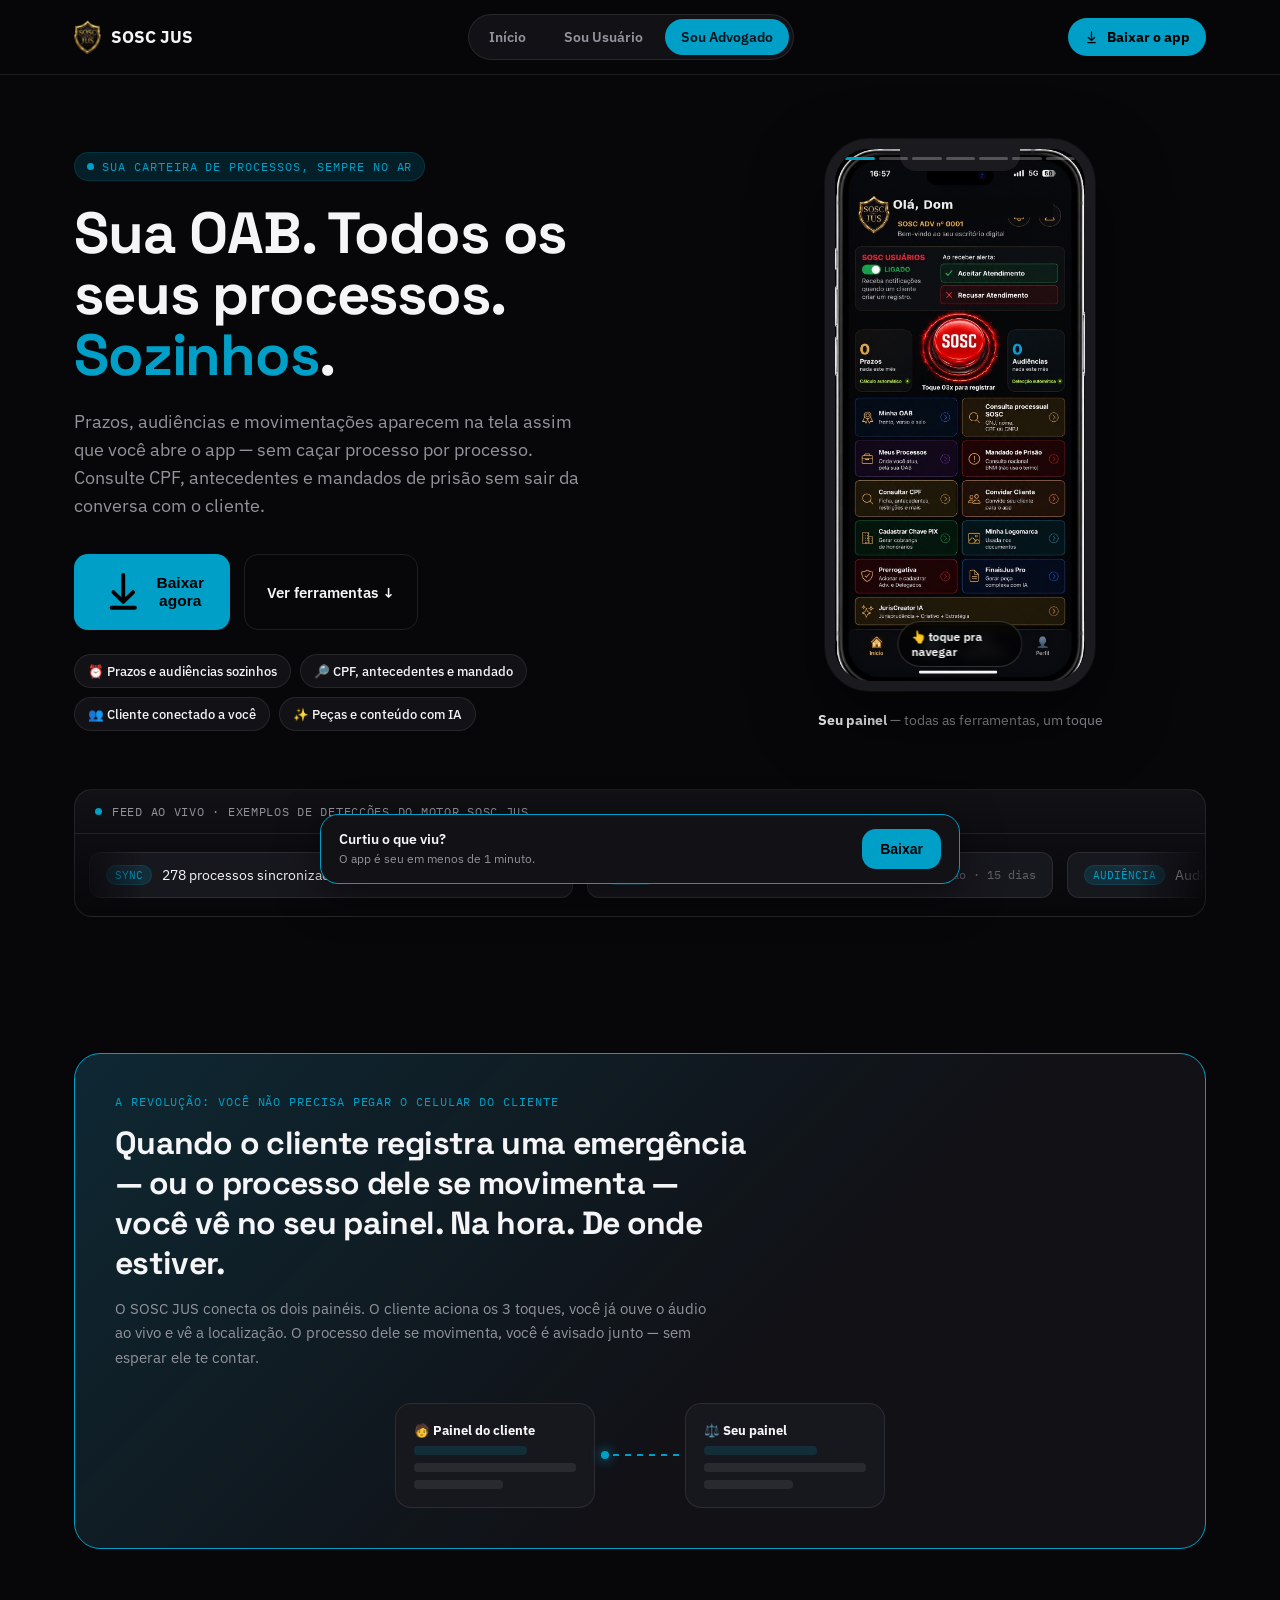
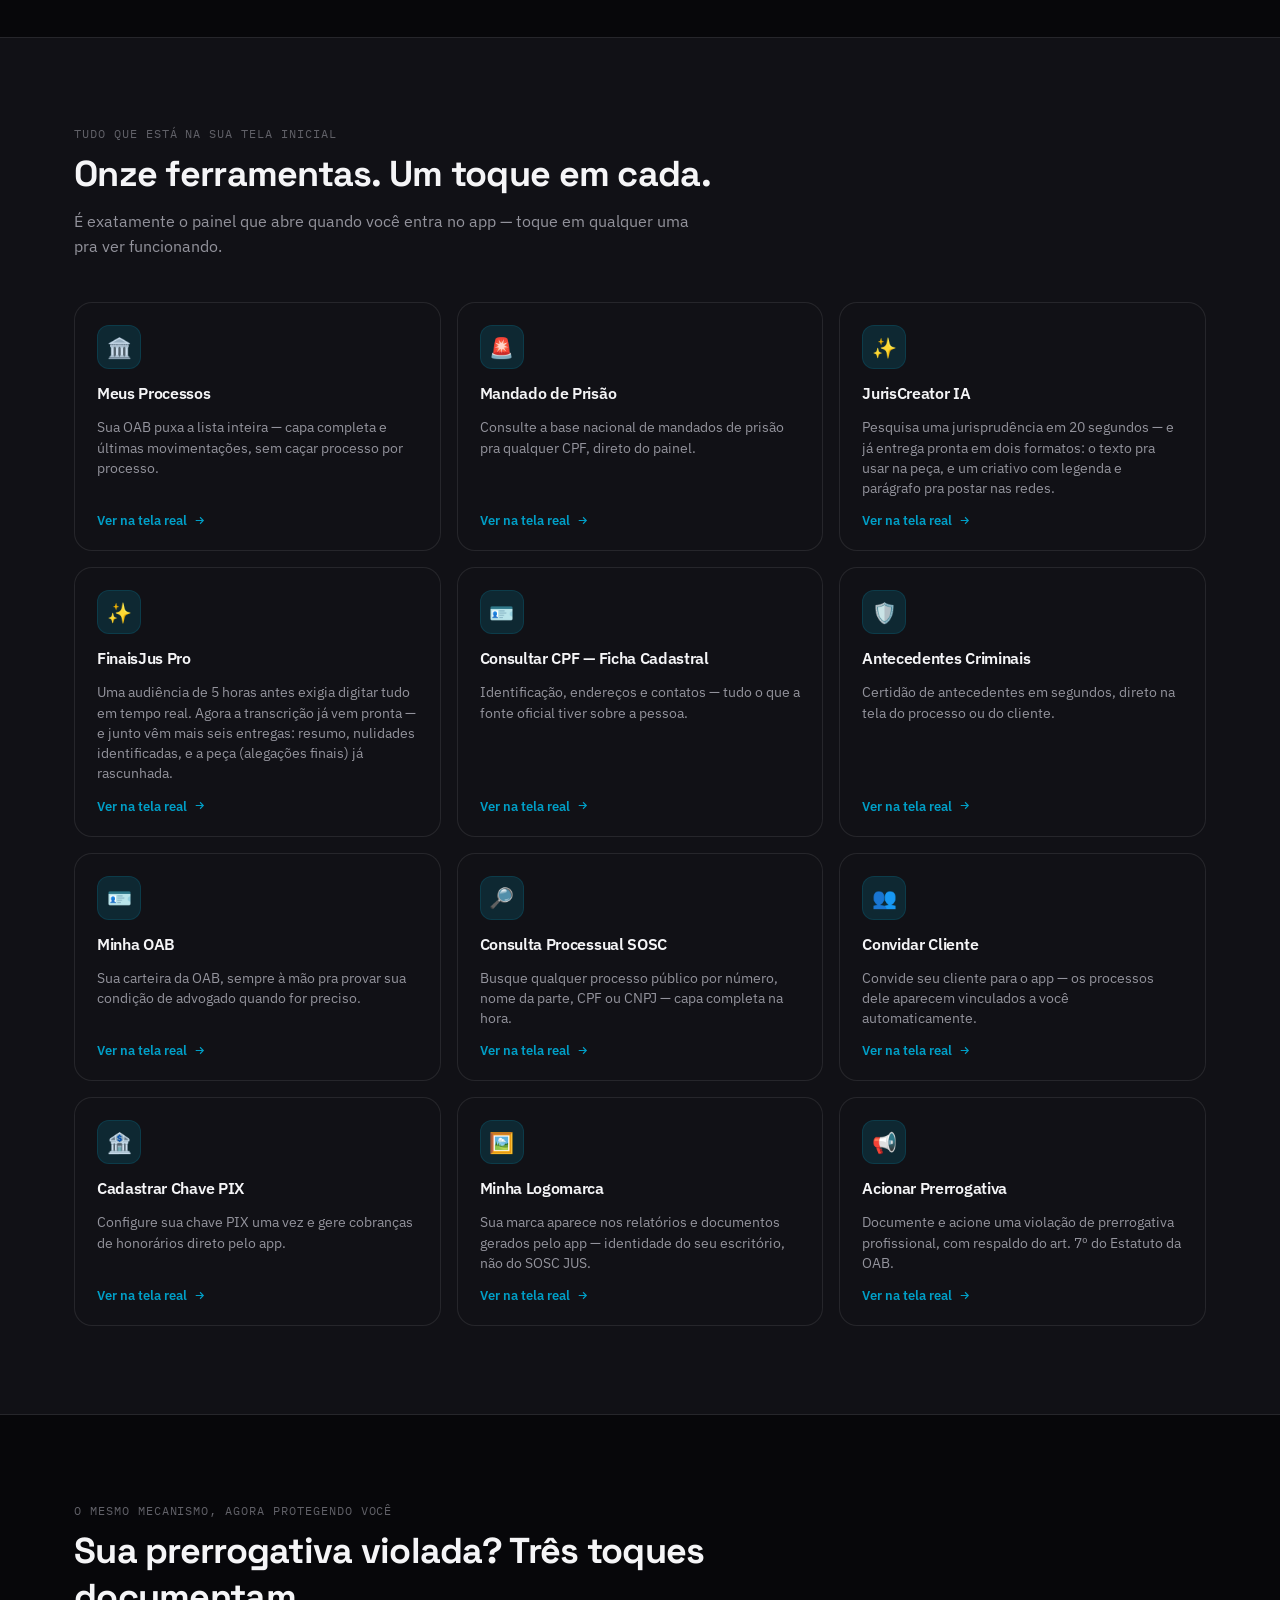
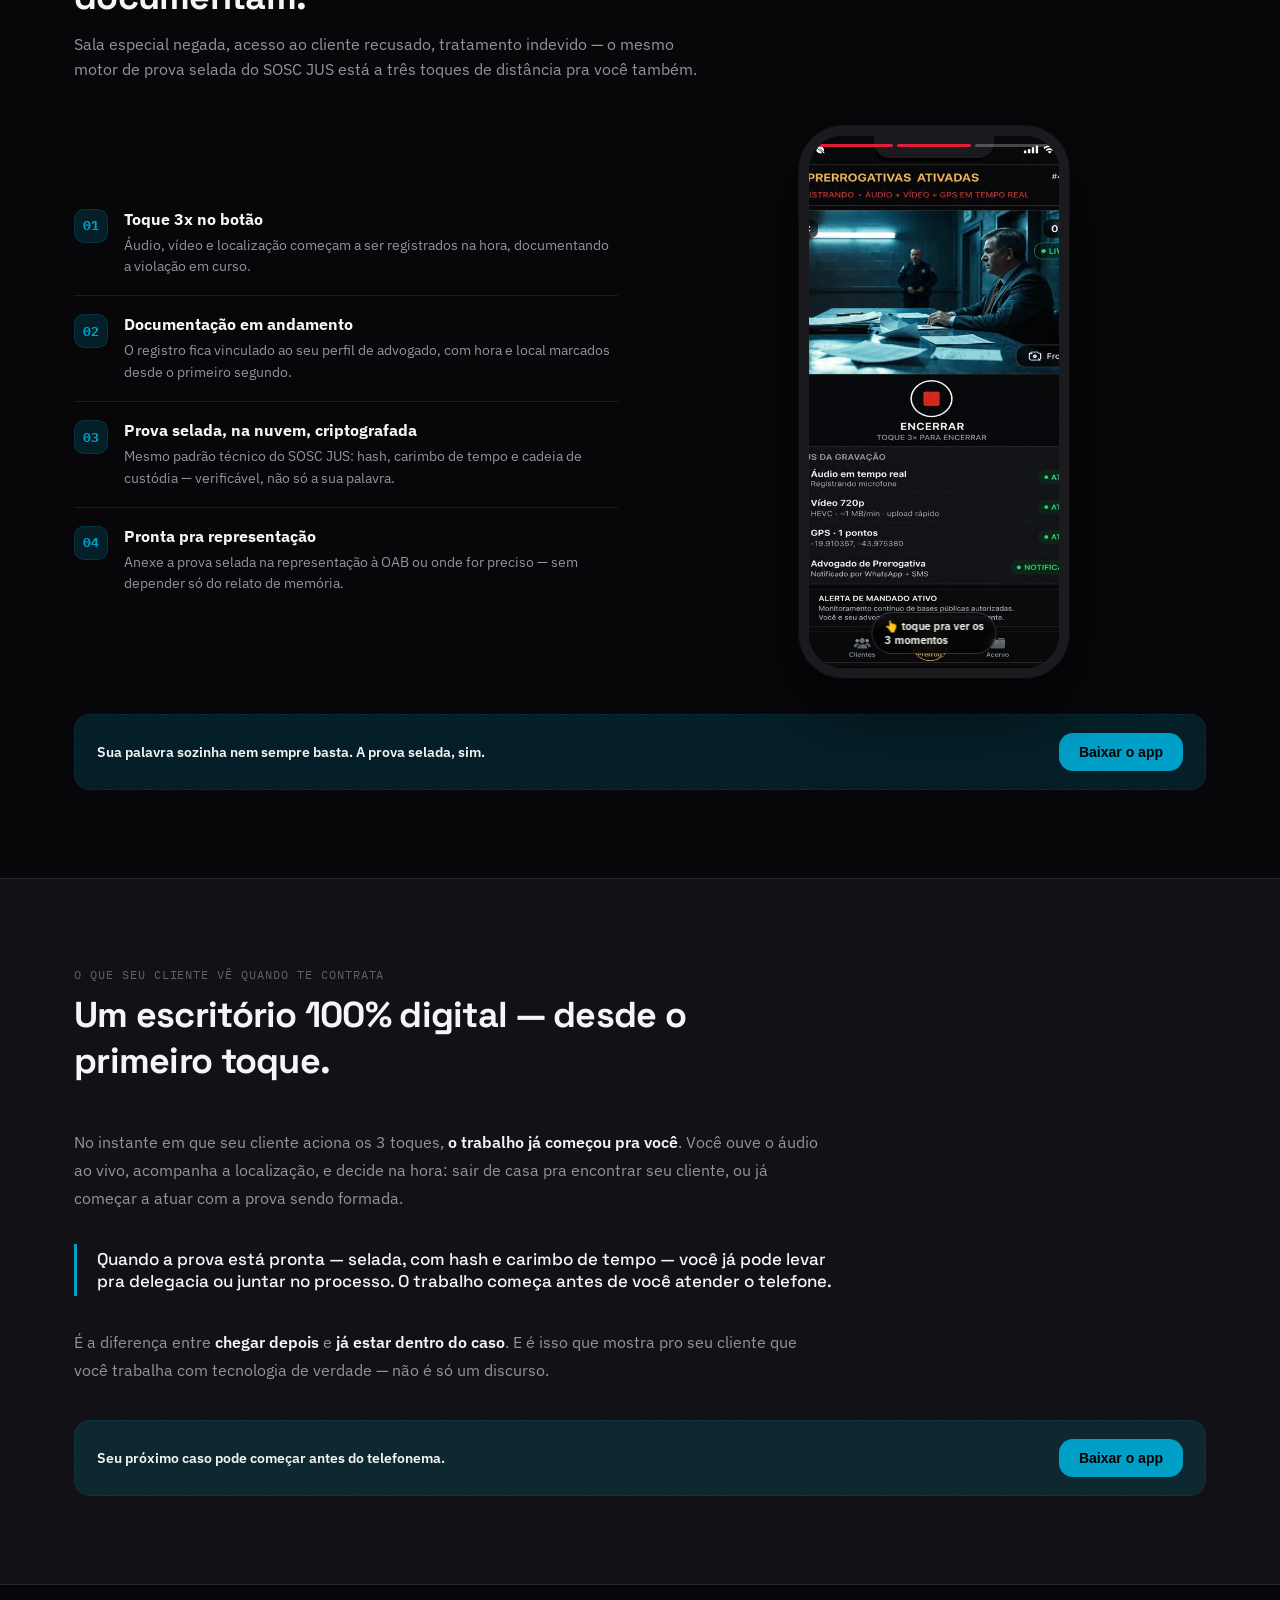
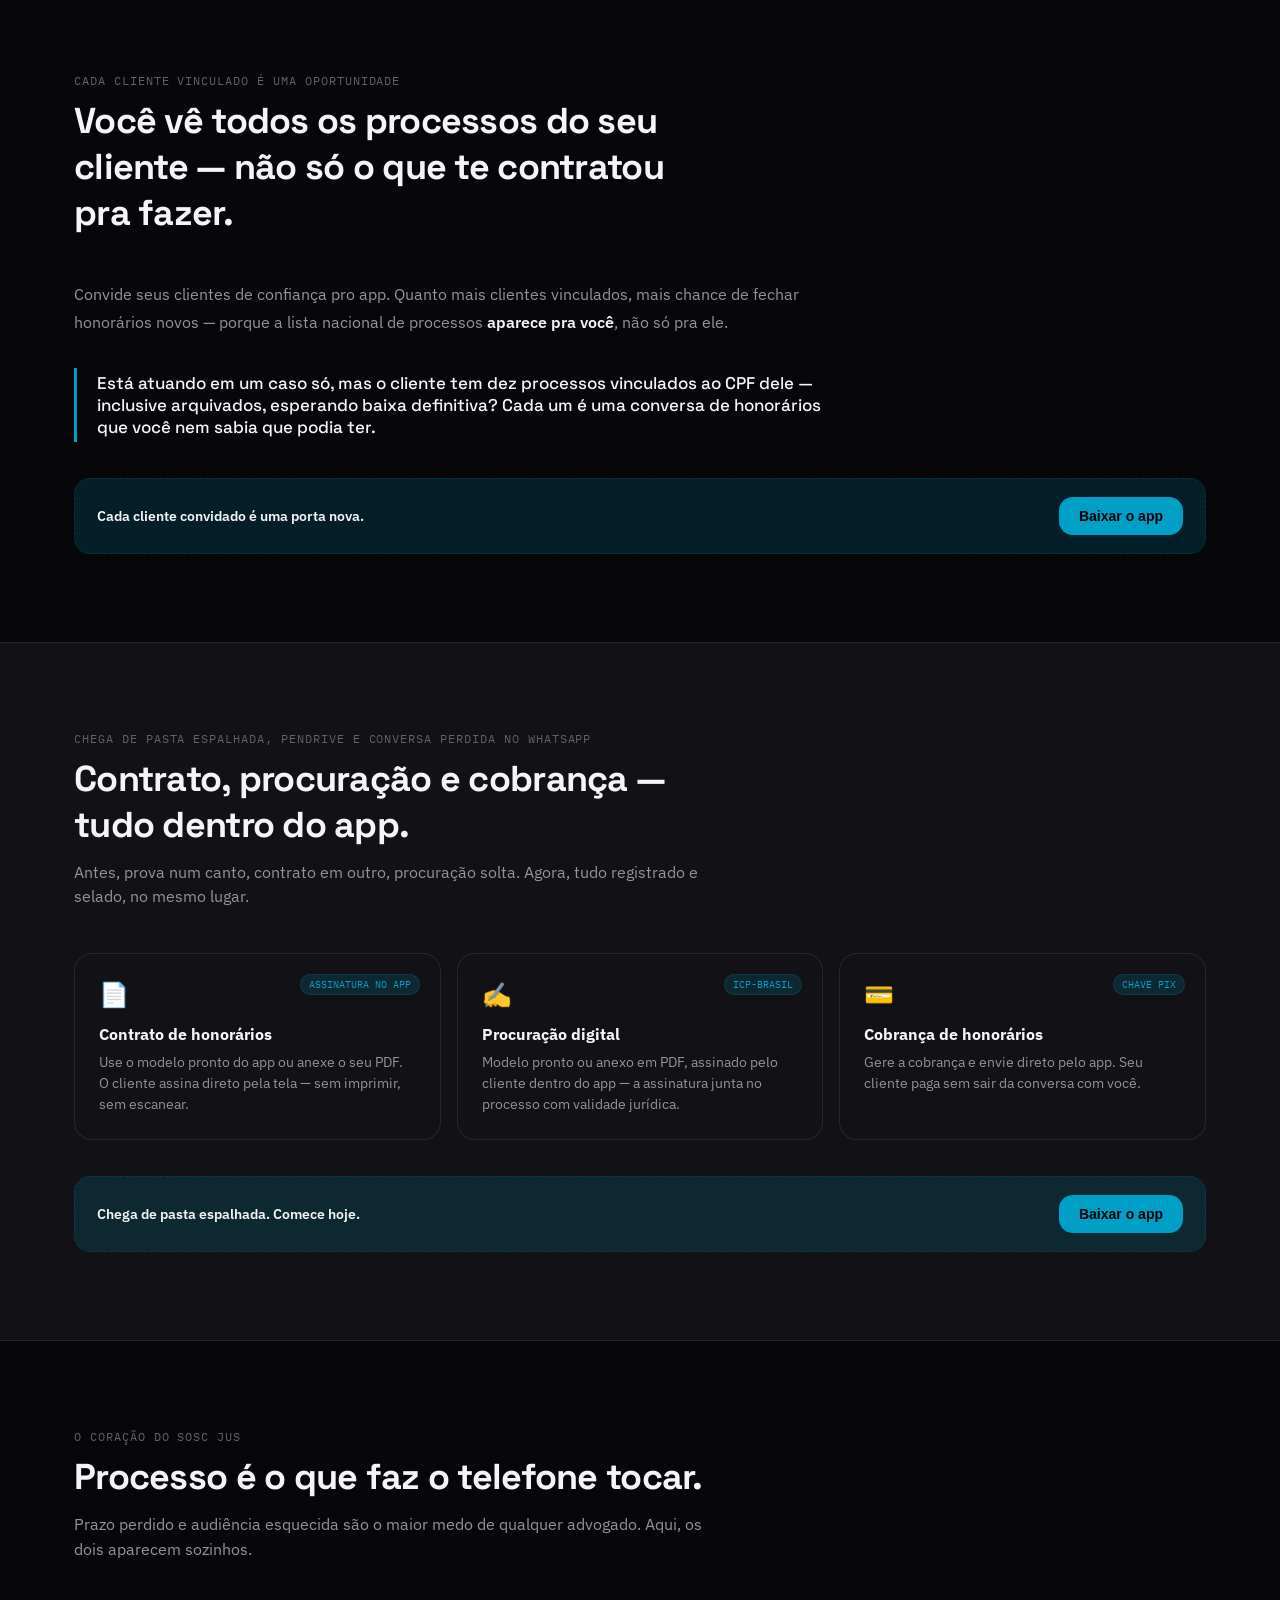
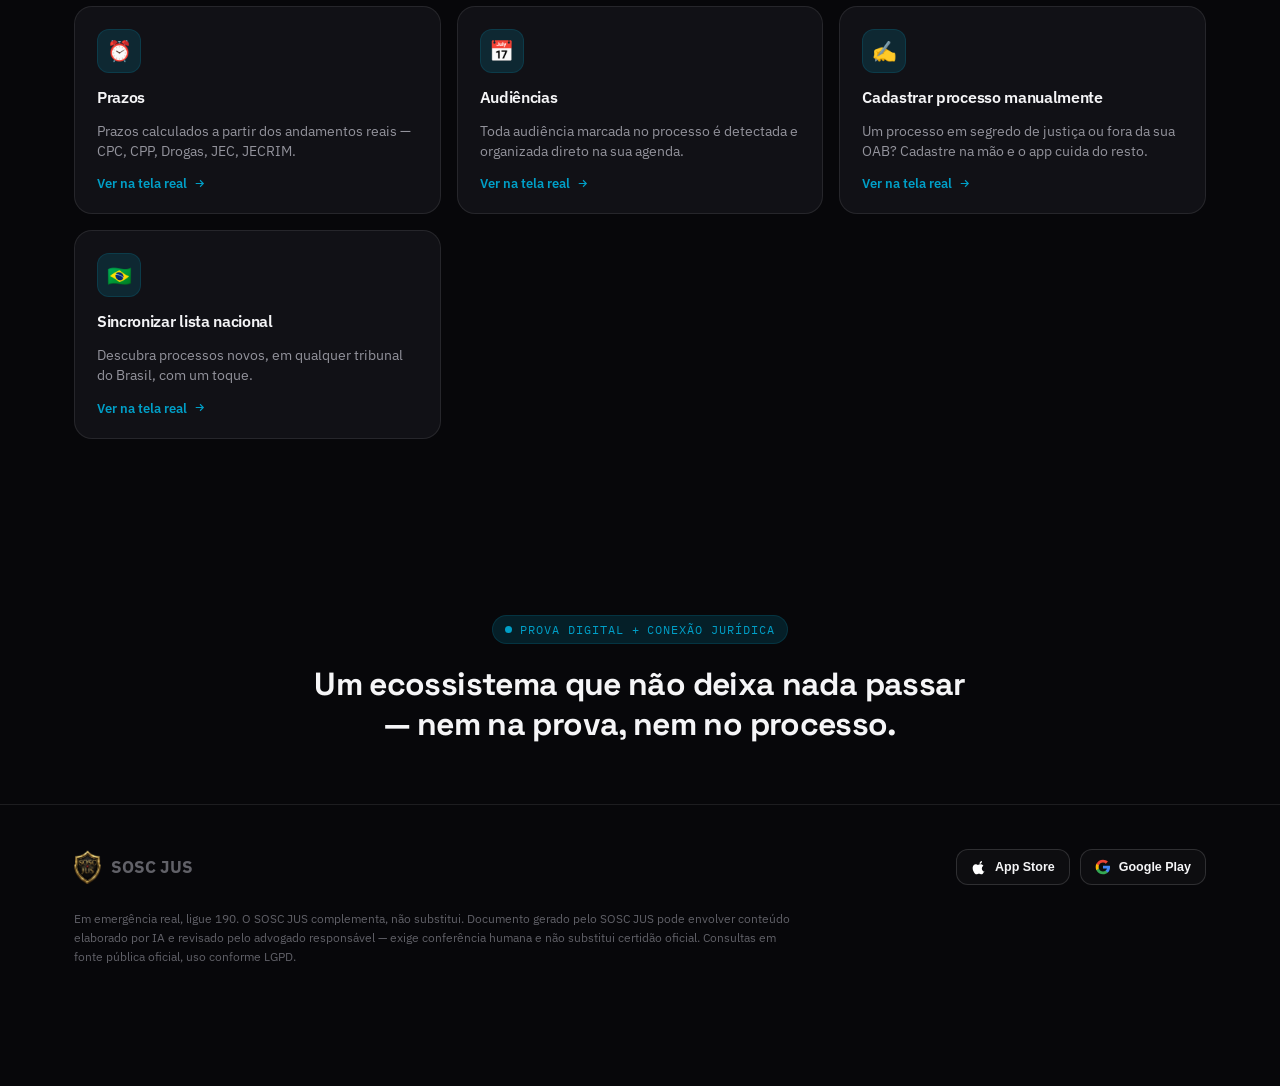
==== commit 787c1da2: "update: landing page files updated with final version and vercel config" ====
--- a/advogado.html
+++ b/advogado.html
@@ -1,6 +1,19 @@
 <!DOCTYPE html>
 <html lang="pt-BR">
 <head>
+<meta name="theme-color" content="#07070a">
+<!-- Meta Pixel -->
+<script>
+!function(f,b,e,v,n,t,s){if(f.fbq)return;n=f.fbq=function(){n.callMethod?
+n.callMethod.apply(n,arguments):n.queue.push(arguments)};if(!f._fbq)f._fbq=n;
+n.push=n;n.loaded=!0;n.version='2.0';n.queue=[];t=b.createElement(e);t.async=!0;
+t.src=v;s=b.getElementsByTagName(e)[0];s.parentNode.insertBefore(t,s)}(window,
+document,'script','https://connect.facebook.net/en_US/fbevents.js');
+fbq('init','118535244890990');fbq('init','1975966769726416');fbq('track','PageView');
+</script>
+<noscript><img height="1" width="1" style="display:none" src="https://www.facebook.com/tr?id=118535244890990&ev=PageView&noscript=1"/></noscript>
+<!-- End Meta Pixel -->
+
 <meta charset="UTF-8">
 <meta name="viewport" content="width=device-width, initial-scale=1.0">
 <title>SOSC JUS — Sou Advogado</title>
@@ -40,6 +53,12 @@
             Baixar agora
           </button>
           <a href="#painel" class="btn-ghost">Ver ferramentas ↓</a>
+        </div>
+        <div class="hero-mini-pillars">
+          <span>⏰ Prazos e audiências sozinhos</span>
+          <span>🔎 CPF, antecedentes e mandado</span>
+          <span>👥 Cliente conectado a você</span>
+          <span>✨ Peças e conteúdo com IA</span>
         </div>
       </div>
 
@@ -299,10 +318,22 @@
         <h3 id="modalTitle"></h3>
         <p id="modalDesc"></p>
         <p class="fallback-note" id="modalNote"></p>
-        <button class="btn-primary" onclick="openStore()">
-          <svg viewBox="0 0 24 24" fill="currentColor"><path d="M12 2a1 1 0 011 1v11.59l3.3-3.3a1 1 0 111.4 1.42l-5 5a1 1 0 01-1.4 0l-5-5a1 1 0 111.4-1.42l3.3 3.3V3a1 1 0 011-1zM5 20a1 1 0 011-1h12a1 1 0 110 2H6a1 1 0 01-1-1z"/></svg>
-          Baixar pra ver na prática
-        </button>
+        <div class="modal-cta-head">Essa é uma tela real do app. Baixe pra usar agora:</div>
+        <div class="modal-stores">
+          <button class="storebadge big brandcolor" onclick="openStore('ios')">
+            <svg viewBox="0 0 24 24" fill="#fff"><path d="M16.5 3c.15 1.06-.27 2.11-.9 2.87-.66.8-1.75 1.42-2.8 1.34-.16-1.03.32-2.1.95-2.83C14.44 3.53 15.5 3.03 16.5 3zM20.7 17.2c-.5 1.14-.74 1.65-1.38 2.66-.9 1.4-2.16 3.15-3.72 3.16-1.39.02-1.75-.9-3.63-.9-1.88 0-2.29.88-3.68.92-1.56.05-2.75-1.5-3.65-2.9C2.53 16.9 1.9 13.3 3 10.86c.78-1.75 2.2-2.86 3.75-2.88 1.42-.03 2.76.96 3.63.96.86 0 2.5-1.19 4.21-1.02.72.03 2.74.29 4.04 2.19-.1.07-2.41 1.41-2.38 4.2.03 3.33 2.92 4.44 2.95 4.45-.03.08-.46 1.58-1.5 3.14z"/></svg>
+            App Store
+          </button>
+          <button class="storebadge big brandcolor" onclick="openStore('android')">
+            <svg viewBox="0 0 24 24" width="18" height="18">
+              <path fill="#4285F4" d="M22.56 12.25c0-.78-.07-1.53-.2-2.25H12v4.26h5.92c-.26 1.37-1.04 2.53-2.21 3.31v2.77h3.57c2.08-1.92 3.28-4.74 3.28-8.09z"/>
+              <path fill="#34A853" d="M12 23c2.97 0 5.46-.98 7.28-2.66l-3.57-2.77c-.98.66-2.23 1.06-3.71 1.06-2.86 0-5.29-1.93-6.16-4.53H2.18v2.84C3.99 20.53 7.7 23 12 23z"/>
+              <path fill="#FBBC05" d="M5.84 14.09c-.22-.66-.35-1.36-.35-2.09s.13-1.43.35-2.09V7.07H2.18C1.43 8.55 1 10.22 1 12s.43 3.45 1.18 4.93l2.85-2.22.81-.62z"/>
+              <path fill="#EA4335" d="M12 5.38c1.62 0 3.06.56 4.21 1.64l3.15-3.15C17.45 2.09 14.97 1 12 1 7.7 1 3.99 3.47 2.18 7.07l3.66 2.84c.87-2.6 3.3-4.53 6.16-4.53z"/>
+            </svg>
+            Google Play
+          </button>
+        </div>
       </div>
     </div>
   </div>
@@ -321,42 +352,42 @@
   // Ordem por prioridade de receita: processo, mandado, JurisCreator e FinaisJus
   // (ferramentas novas, que geram receita) na frente — depois o resto do painel.
   const TOOLS_PAINEL = [
-    { icon:'🏛️', title:'Meus Processos', tag:'Onde você atua, pela OAB', img:'images/iphone_home_advogado.png',
+    { icon:'🏛️', title:'Meus Processos', tag:'Onde você atua, pela OAB', img:'images/f_processos_chat.png',
       desc:'Sua OAB puxa a lista inteira — capa completa e últimas movimentações, sem caçar processo por processo.', note:NOTE_HOME },
-    { icon:'🚨', title:'Mandado de Prisão', tag:'Consulta nacional BNMP', img:'images/iphone_home_advogado.png',
+    { icon:'🚨', title:'Mandado de Prisão', tag:'Consulta nacional BNMP', img:'images/f_mandado.png',
       desc:'Consulte a base nacional de mandados de prisão pra qualquer CPF, direto do painel.', note:NOTE_HOME },
-    { icon:'✨', title:'JurisCreator IA', tag:'20 segundos', img:'images/iphone_home_advogado.png',
+    { icon:'✨', title:'JurisCreator IA', tag:'20 segundos', img:'images/f_logomarca_a.png',
       desc:'Pesquisa uma jurisprudência em 20 segundos — e já entrega pronta em dois formatos: o texto pra usar na peça, e um criativo com legenda e parágrafo pra postar nas redes.', note:NOTE_HOME },
-    { icon:'✨', title:'FinaisJus Pro', tag:'Transcrição + 6 entregas', img:'images/iphone_home_advogado.png',
+    { icon:'✨', title:'FinaisJus Pro', tag:'Transcrição + 6 entregas', img:'images/f_acervo_provas.png',
       desc:'Uma audiência de 5 horas antes exigia digitar tudo em tempo real. Agora a transcrição já vem pronta — e junto vêm mais seis entregas: resumo, nulidades identificadas, e a peça (alegações finais) já rascunhada.', note:NOTE_HOME },
-    { icon:'🪪', title:'Consultar CPF — Ficha Cadastral', tag:'Fonte oficial', img:'images/iphone_cadastral.png',
+    { icon:'🪪', title:'Consultar CPF — Ficha Cadastral', tag:'Fonte oficial', img:'images/f_consultar_cpf.png',
       desc:'Identificação, endereços e contatos — tudo o que a fonte oficial tiver sobre a pessoa.' },
-    { icon:'🛡️', title:'Antecedentes Criminais', tag:'Consulta oficial', img:'images/iphone_antecedentes.png',
+    { icon:'🛡️', title:'Antecedentes Criminais', tag:'Consulta oficial', img:'images/f_consultar_cpf.png',
       desc:'Certidão de antecedentes em segundos, direto na tela do processo ou do cliente.' },
-    { icon:'🪪', title:'Minha OAB', tag:'Frente, verso e selo', img:'images/iphone_home_advogado.png',
+    { icon:'🪪', title:'Minha OAB', tag:'Frente, verso e selo', img:'images/f_convidar_cliente.png',
       desc:'Sua carteira da OAB, sempre à mão pra provar sua condição de advogado quando for preciso.', note:NOTE_HOME },
-    { icon:'🔎', title:'Consulta Processual SOSC', tag:'CNJ, nome, CPF ou CNPJ', img:'images/iphone_home_advogado.png',
+    { icon:'🔎', title:'Consulta Processual SOSC', tag:'CNJ, nome, CPF ou CNPJ', img:'images/f_consulta_proc.png',
       desc:'Busque qualquer processo público por número, nome da parte, CPF ou CNPJ — capa completa na hora.', note:NOTE_HOME },
-    { icon:'👥', title:'Convidar Cliente', tag:'Vínculo em um convite', img:'images/iphone_home_advogado.png',
+    { icon:'👥', title:'Convidar Cliente', tag:'Vínculo em um convite', img:'images/f_convidar_cliente.png',
       desc:'Convide seu cliente para o app — os processos dele aparecem vinculados a você automaticamente.', note:NOTE_HOME },
-    { icon:'🏦', title:'Cadastrar Chave PIX', tag:'Cobrança de honorários', img:'images/iphone_home_advogado.png',
+    { icon:'🏦', title:'Cadastrar Chave PIX', tag:'Cobrança de honorários', img:'images/f_logomarca_b.png',
       desc:'Configure sua chave PIX uma vez e gere cobranças de honorários direto pelo app.', note:NOTE_HOME },
-    { icon:'🖼️', title:'Minha Logomarca', tag:'Identidade nos documentos', img:'images/iphone_home_advogado.png',
+    { icon:'🖼️', title:'Minha Logomarca', tag:'Identidade nos documentos', img:'images/f_logomarca_a.png',
       desc:'Sua marca aparece nos relatórios e documentos gerados pelo app — identidade do seu escritório, não do SOSC JUS.', note:NOTE_HOME },
-    { icon:'📢', title:'Acionar Prerrogativa', tag:'OAB art. 7º', img:'images/iphone_home_advogado.png',
+    { icon:'📢', title:'Acionar Prerrogativa', tag:'OAB art. 7º', img:'images/f_processo_detalhe.png',
       desc:'Documente e acione uma violação de prerrogativa profissional, com respaldo do art. 7º do Estatuto da OAB.', note:NOTE_HOME },
   ];
   buildToolGrid('grid-painel', TOOLS_PAINEL);
 
   // o motor de processo — telas dedicadas (aprofundamento, não é o grid da tela inicial)
   const TOOLS_MOTOR = [
-    { icon:'⏰', title:'Prazos', tag:'Cálculo automático', img:'images/iphone_prazos.png',
+    { icon:'⏰', title:'Prazos', tag:'Cálculo automático', img:'images/iphone_prazos_clean.png',
       desc:'Prazos calculados a partir dos andamentos reais — CPC, CPP, Drogas, JEC, JECRIM.' },
-    { icon:'📅', title:'Audiências', tag:'Detecção automática', img:'images/iphone_audiencias.png',
+    { icon:'📅', title:'Audiências', tag:'Detecção automática', img:'images/iphone_audiencias_clean.png',
       desc:'Toda audiência marcada no processo é detectada e organizada direto na sua agenda.' },
     { icon:'✍️', title:'Cadastrar processo manualmente', tag:'Segredo de justiça', img:'images/iphone_manual.png',
       desc:'Um processo em segredo de justiça ou fora da sua OAB? Cadastre na mão e o app cuida do resto.' },
-    { icon:'🇧🇷', title:'Sincronizar lista nacional', tag:'Todos os tribunais', img:'images/iphone_syncnacional.png',
+    { icon:'🇧🇷', title:'Sincronizar lista nacional', tag:'Todos os tribunais', img:'images/iphone_syncnacional_clean.png',
       desc:'Descubra processos novos, em qualquer tribunal do Brasil, com um toque.' },
   ];
   buildToolGrid('grid-motor', TOOLS_MOTOR);
@@ -370,13 +401,13 @@
   ]);
 
   initPhoneSimulator('phoneSim', [
-    { img:'images/iphone_home_advogado.png', label:'Painel do advogado', desc:'todas as ferramentas, um toque' },
-    { img:'images/iphone_syncnacional.png', label:'Sincronizar nacional', desc:'descobre processos novos' },
-    { img:'images/iphone_manual.png', label:'Cadastro manual', desc:'processo em segredo de justiça' },
-    { img:'images/iphone_prazos.png', label:'Prazos', desc:'calculados sozinhos' },
-    { img:'images/iphone_audiencias.png', label:'Audiências', desc:'detectadas automaticamente' },
-    { img:'images/iphone_cadastral.png', label:'Consultar CPF', desc:'ficha cadastral completa' },
-    { img:'images/iphone_antecedentes.png', label:'Antecedentes', desc:'certidão em segundos' },
+    { img:'images/iphone_home_advogado_dom.jpeg', label:'Seu painel', desc:'todas as ferramentas, um toque' },
+    { img:'images/f_processos_chat.png', label:'Meus Processos', desc:'onde você atua, pela sua OAB' },
+    { img:'images/f_acervo_provas.png', label:'Provas do cliente', desc:'acervo probatório organizado' },
+    { img:'images/f_prova_selada.png', label:'Prova selada', desc:'SHA-256, carimbo de tempo, ICP-Brasil' },
+    { img:'images/f_prova_gps.png', label:'Vídeo, áudio e GPS', desc:'relatório pericial pronto' },
+    { img:'images/f_meus_advogados.png', label:'Cliente conectado', desc:'vínculo direto com seu cliente' },
+    { img:'images/iphone_manual.png', label:'Cadastro manual', desc:'até processo em segredo de justiça' },
   ]);
 
   initSosDemo('prerrogativaDemo');
--- a/assets/style.css
+++ b/assets/style.css
@@ -415,3 +415,41 @@
 }
 .section-cta span{ font-size:14px; font-weight:600; color:var(--text); }
 .section-cta .btn-primary{ padding:11px 20px; font-size:14px; flex-shrink:0; }
+
+/* ---------- hero impactante: pilares + download imediato (hub) ---------- */
+.hero-pillars{
+  display:grid; grid-template-columns:repeat(4,1fr); gap:14px; max-width:900px;
+  margin:36px auto 32px;
+}
+@media (max-width:760px){ .hero-pillars{ grid-template-columns:repeat(2,1fr); gap:12px; } }
+.hp{
+  background:var(--panel); border:1px solid var(--hair); border-radius:16px; padding:18px 14px;
+  display:flex; flex-direction:column; align-items:center; gap:5px; text-align:center;
+}
+.hp .hp-ic{ font-size:26px; margin-bottom:3px; }
+.hp b{ font-size:14.5px; color:var(--text); font-family:'Space Grotesk'; }
+.hp span{ font-size:12px; color:var(--muted); line-height:1.4; }
+.hero-download{
+  display:flex; gap:14px; justify-content:center; flex-wrap:wrap; margin-top:8px;
+}
+.hero-download .storebadge{ min-width:190px; justify-content:center; }
+@media (max-width:480px){ .hero-download .storebadge{ min-width:0; width:100%; } }
+.hero-free{ text-align:center; color:var(--muted); font-size:13px; margin-top:14px; }
+.hero-free::before{ content:'✓ '; color:var(--accent); font-weight:700; }
+
+/* ---------- modal: força download com as 2 lojas ---------- */
+.modal-cta-head{ font-size:14.5px; font-weight:600; color:var(--text); margin:4px 0 14px; line-height:1.4; }
+.modal-stores{ display:flex; gap:12px; flex-wrap:wrap; }
+.modal-stores .storebadge{ flex:1; min-width:150px; justify-content:center; }
+@media (max-width:480px){ .modal-stores .storebadge{ flex:1 1 100%; } }
+
+/* ---------- mini-pilares no hero de usuário/advogado ---------- */
+.hero-mini-pillars{ display:flex; flex-wrap:wrap; gap:9px; margin-top:24px; }
+.hero-mini-pillars span{
+  font-size:12.5px; color:var(--text); background:var(--panel); border:1px solid var(--hair);
+  padding:8px 13px; border-radius:999px; font-weight:500;
+}
+
+/* ---------- chips clicáveis (levam ao download) ---------- */
+.chip-clickable{ cursor:pointer; font-family:inherit; transition:.15s ease; }
+.chip-clickable:hover{ border-color:var(--accent); color:var(--text); transform:translateY(-2px); }
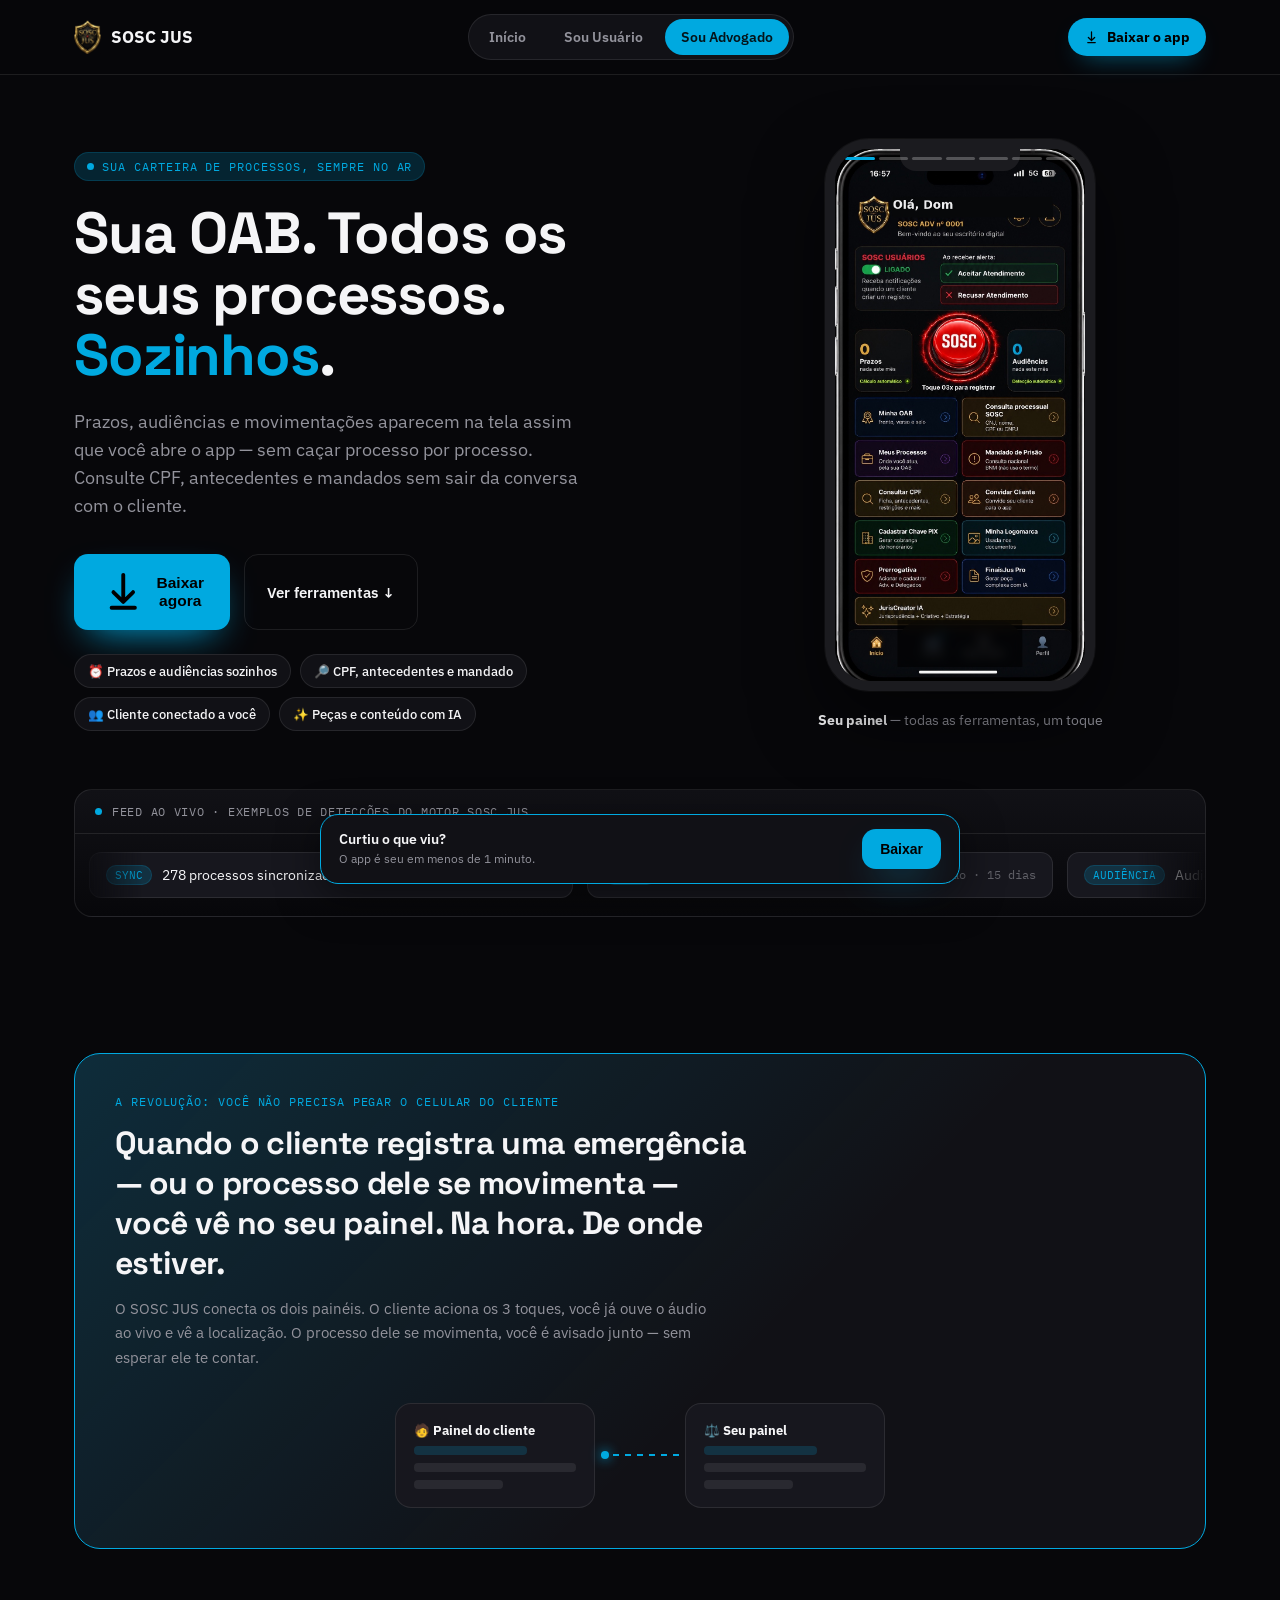
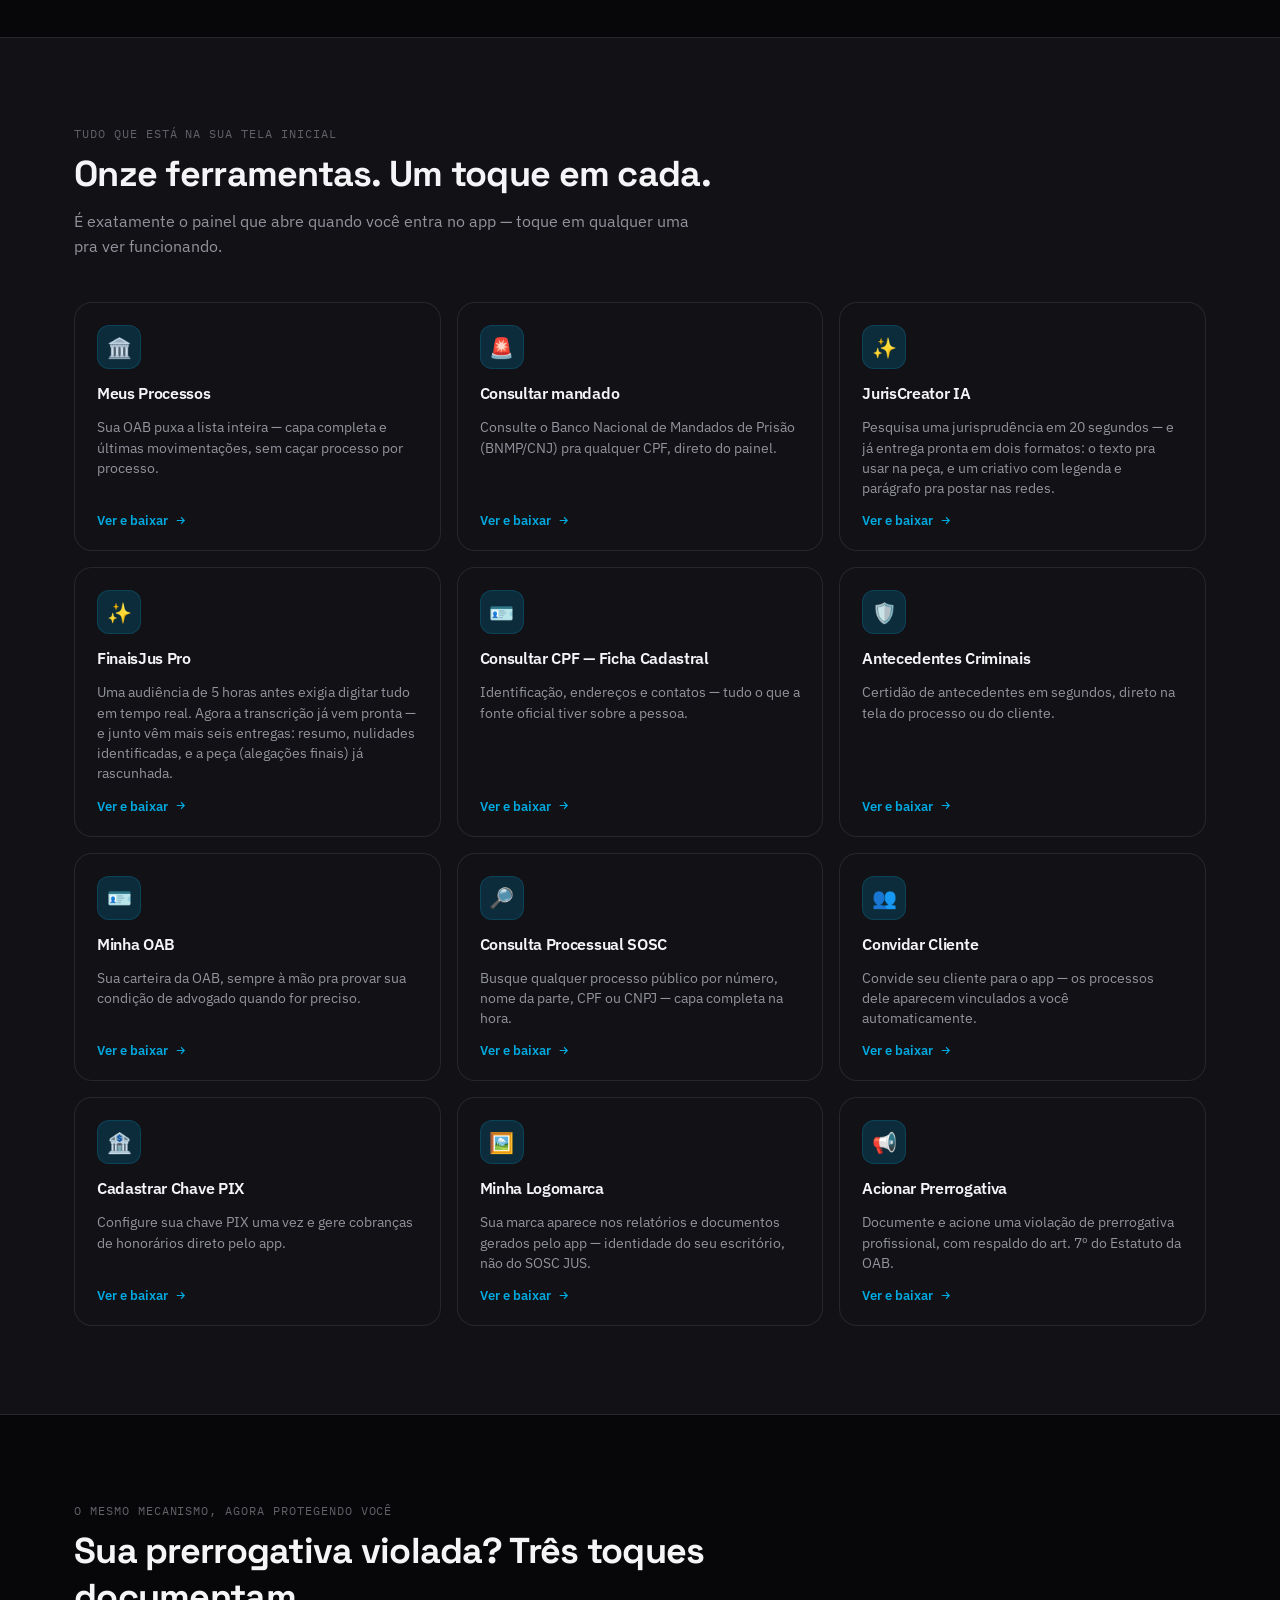
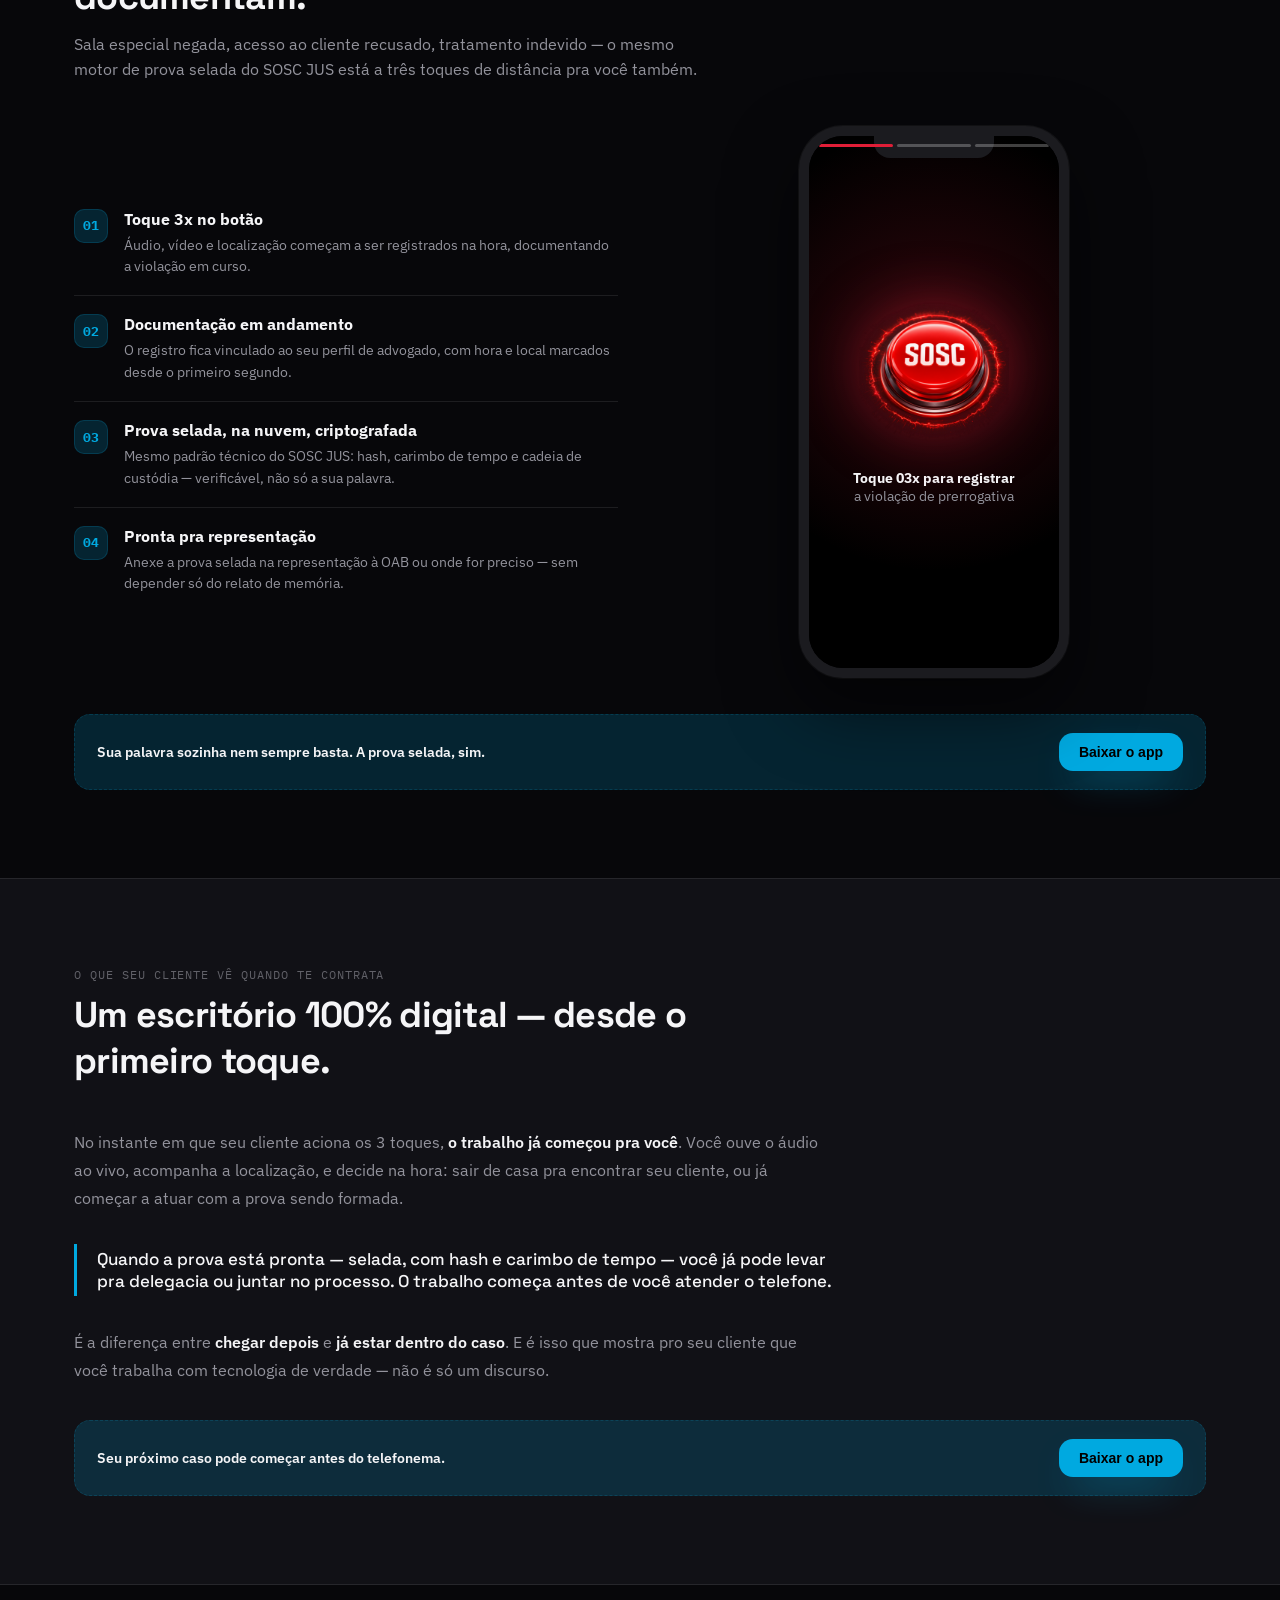
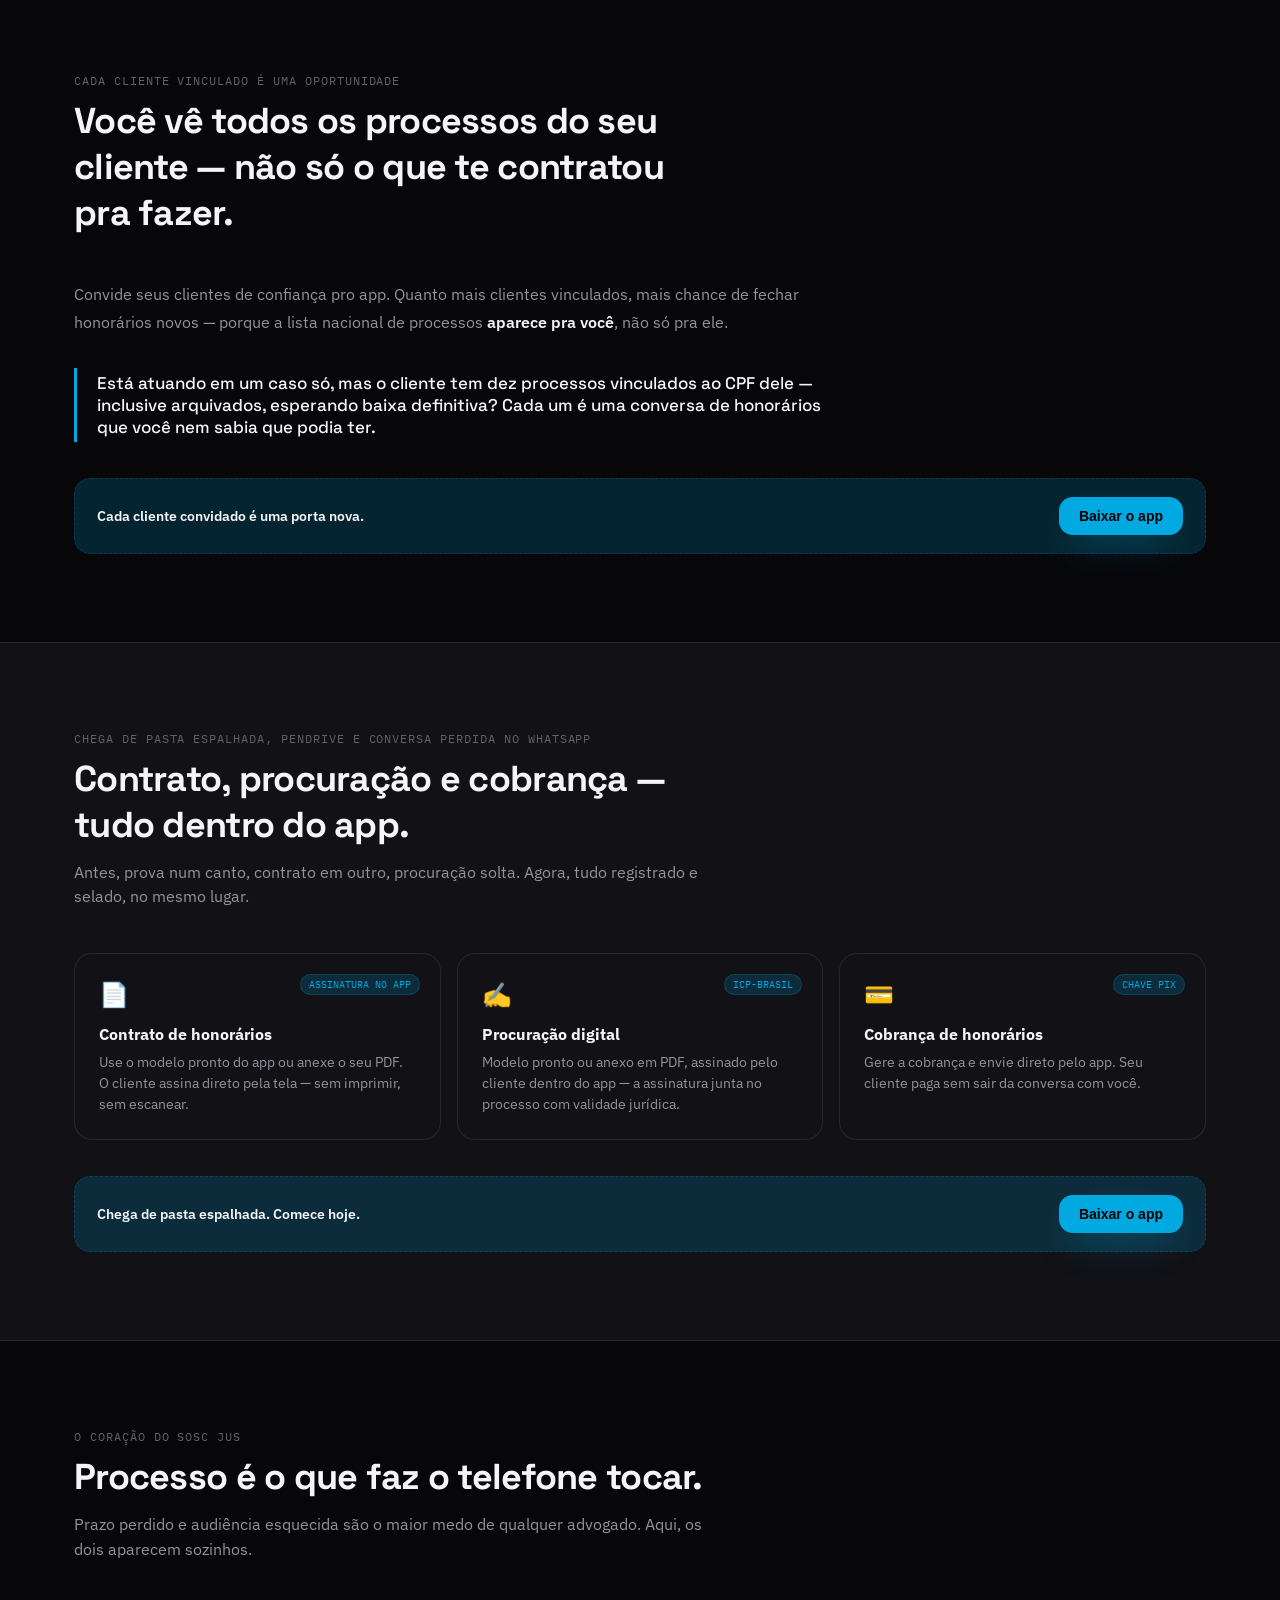
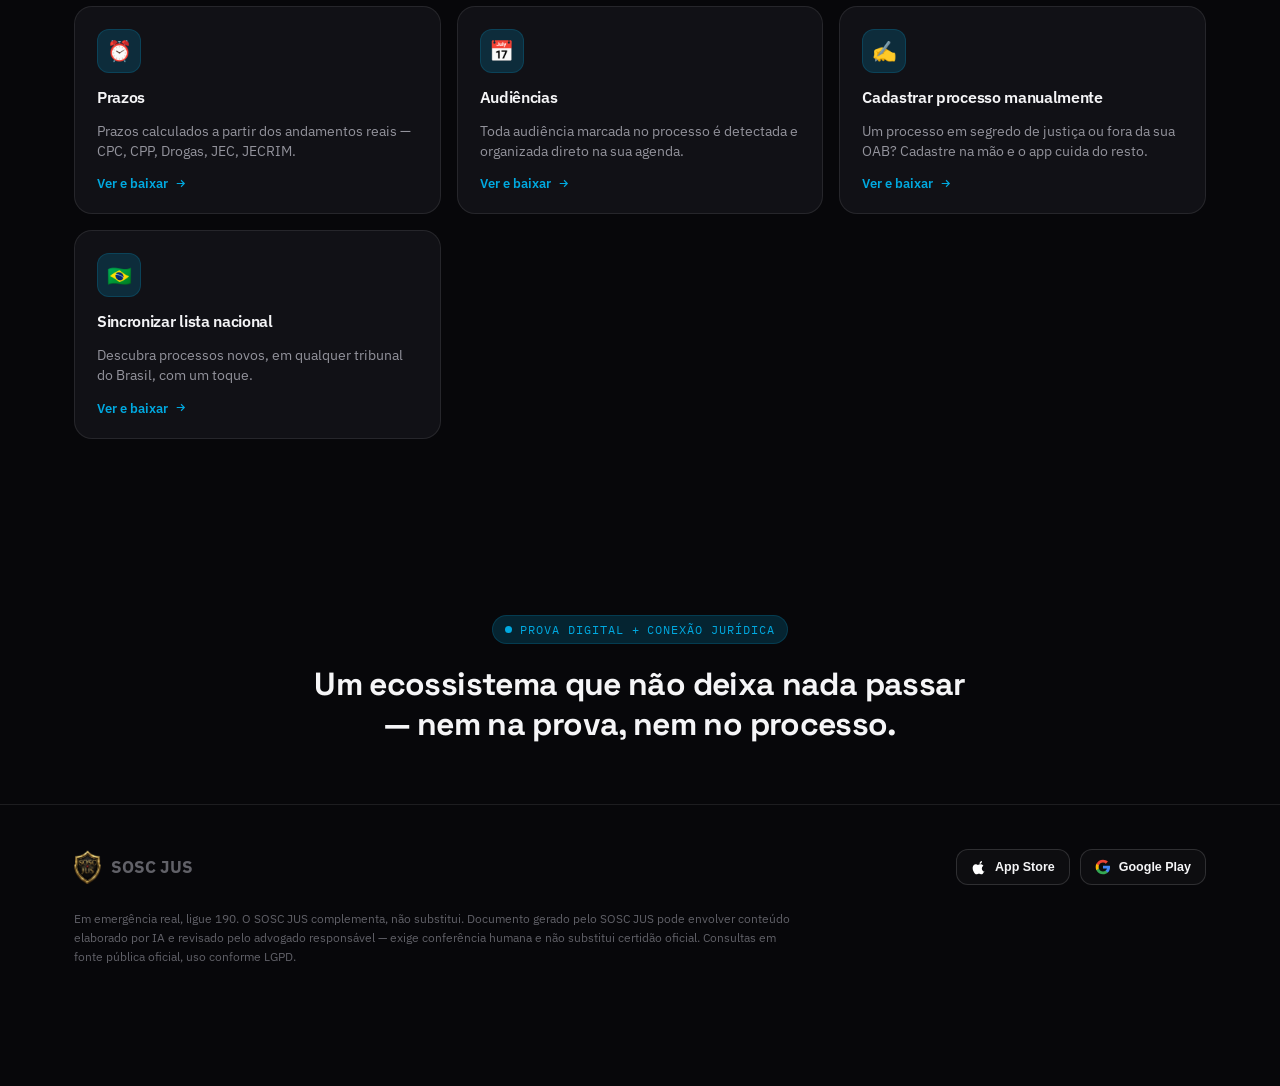
==== commit 25bd4ac3: "update: landing page files and assets from latest ZIP upload" ====
--- a/advogado.html
+++ b/advogado.html
@@ -46,7 +46,7 @@
       <div>
         <div class="eyebrow"><span class="dot-live"></span> Sua carteira de processos, sempre no ar</div>
         <h1>Sua OAB. Todos os<br>seus processos. <em>Sozinhos</em>.</h1>
-        <p class="sub">Prazos, audiências e movimentações aparecem na tela assim que você abre o app — sem caçar processo por processo. Consulte CPF, antecedentes e mandados de prisão sem sair da conversa com o cliente.</p>
+        <p class="sub">Prazos, audiências e movimentações aparecem na tela assim que você abre o app — sem caçar processo por processo. Consulte CPF, antecedentes e mandados sem sair da conversa com o cliente.</p>
         <div class="herobtns">
           <button class="btn-primary" onclick="openStore()">
             <svg viewBox="0 0 24 24" fill="currentColor"><path d="M12 2a1 1 0 011 1v11.59l3.3-3.3a1 1 0 111.4 1.42l-5 5a1 1 0 01-1.4 0l-5-5a1 1 0 111.4-1.42l3.3 3.3V3a1 1 0 011-1zM5 20a1 1 0 011-1h12a1 1 0 110 2H6a1 1 0 01-1-1z"/></svg>
@@ -354,8 +354,8 @@
   const TOOLS_PAINEL = [
     { icon:'🏛️', title:'Meus Processos', tag:'Onde você atua, pela OAB', img:'images/f_processos_chat.png',
       desc:'Sua OAB puxa a lista inteira — capa completa e últimas movimentações, sem caçar processo por processo.', note:NOTE_HOME },
-    { icon:'🚨', title:'Mandado de Prisão', tag:'Consulta nacional BNMP', img:'images/f_mandado.png',
-      desc:'Consulte a base nacional de mandados de prisão pra qualquer CPF, direto do painel.', note:NOTE_HOME },
+    { icon:'🚨', title:'Consultar mandado', tag:'Consulta nacional BNMP/CNJ', img:'images/f_mandado.png',
+      desc:'Consulte o Banco Nacional de Mandados de Prisão (BNMP/CNJ) pra qualquer CPF, direto do painel.', note:NOTE_HOME },
     { icon:'✨', title:'JurisCreator IA', tag:'20 segundos', img:'images/f_logomarca_a.png',
       desc:'Pesquisa uma jurisprudência em 20 segundos — e já entrega pronta em dois formatos: o texto pra usar na peça, e um criativo com legenda e parágrafo pra postar nas redes.', note:NOTE_HOME },
     { icon:'✨', title:'FinaisJus Pro', tag:'Transcrição + 6 entregas', img:'images/f_acervo_provas.png',
--- a/assets/style.css
+++ b/assets/style.css
@@ -4,10 +4,10 @@
   --panel:#111116;
   --panel-2:#17171e;
   --hair: rgba(255,255,255,0.09);
-  --lime:#B6FF00;
-  --lime-dim: rgba(182,255,0,0.14);
-  --miami:#009FC7;
-  --miami-dim: rgba(0,159,199,0.16);
+  --lime:#72F84C;
+  --lime-dim: rgba(114,248,76,0.15);
+  --miami:#00A9E0;
+  --miami-dim: rgba(0,169,224,0.18);
   --gold:#D8A631;
   --text:#F5F5F7;
   --muted:#93939c;
@@ -31,7 +31,7 @@
 /* tema por página: body[data-theme="usuario"|"advogado"] escolhe a cor de destaque */
 body[data-theme="usuario"]  { --accent: var(--lime);  --accent-dim: var(--lime-dim); }
 body[data-theme="advogado"] { --accent: var(--miami); --accent-dim: var(--miami-dim); }
-body[data-theme="chooser"]  { --accent: var(--gold);  --accent-dim: rgba(216,166,49,0.14); }
+body[data-theme="chooser"]  { --accent: var(--lime);  --accent-dim: var(--lime-dim); }
 
 .wrap{ max-width:1180px; margin:0 auto; padding:0 24px; }
 section{ padding:88px 0; }
@@ -228,7 +228,8 @@
   cursor:pointer;
 }
 .storebadge svg{ width:16px; height:16px; }
-.storebadge.big{ padding:14px 22px; border-radius:14px; font-size:14.5px; }
+.storebadge.big{ padding:19px 32px; border-radius:16px; font-size:17.5px; font-weight:700; gap:12px; }
+.storebadge.big svg{ width:24px; height:24px; }
 
 .section-alt{ background:var(--panel); border-top:1px solid var(--hair); border-bottom:1px solid var(--hair); }
 
@@ -453,3 +454,12 @@
 /* ---------- chips clicáveis (levam ao download) ---------- */
 .chip-clickable{ cursor:pointer; font-family:inherit; transition:.15s ease; }
 .chip-clickable:hover{ border-color:var(--accent); color:var(--text); transform:translateY(-2px); }
+
+/* ---------- brand pop (lime + miami) : glows modernos nos CTAs ---------- */
+.btn-primary{ box-shadow:0 16px 38px -16px var(--accent); }
+.btn-primary:hover{ box-shadow:0 20px 46px -16px var(--accent); }
+.hero-download .storebadge.big,
+.direct-download .storebadge.big{ box-shadow:0 18px 44px -20px var(--accent); }
+.navcta{ box-shadow:0 10px 26px -14px var(--accent); }
+/* headline duotone helper */
+.duo{ background:linear-gradient(100deg, var(--lime), var(--miami)); -webkit-background-clip:text; background-clip:text; color:transparent; font-style:normal; }
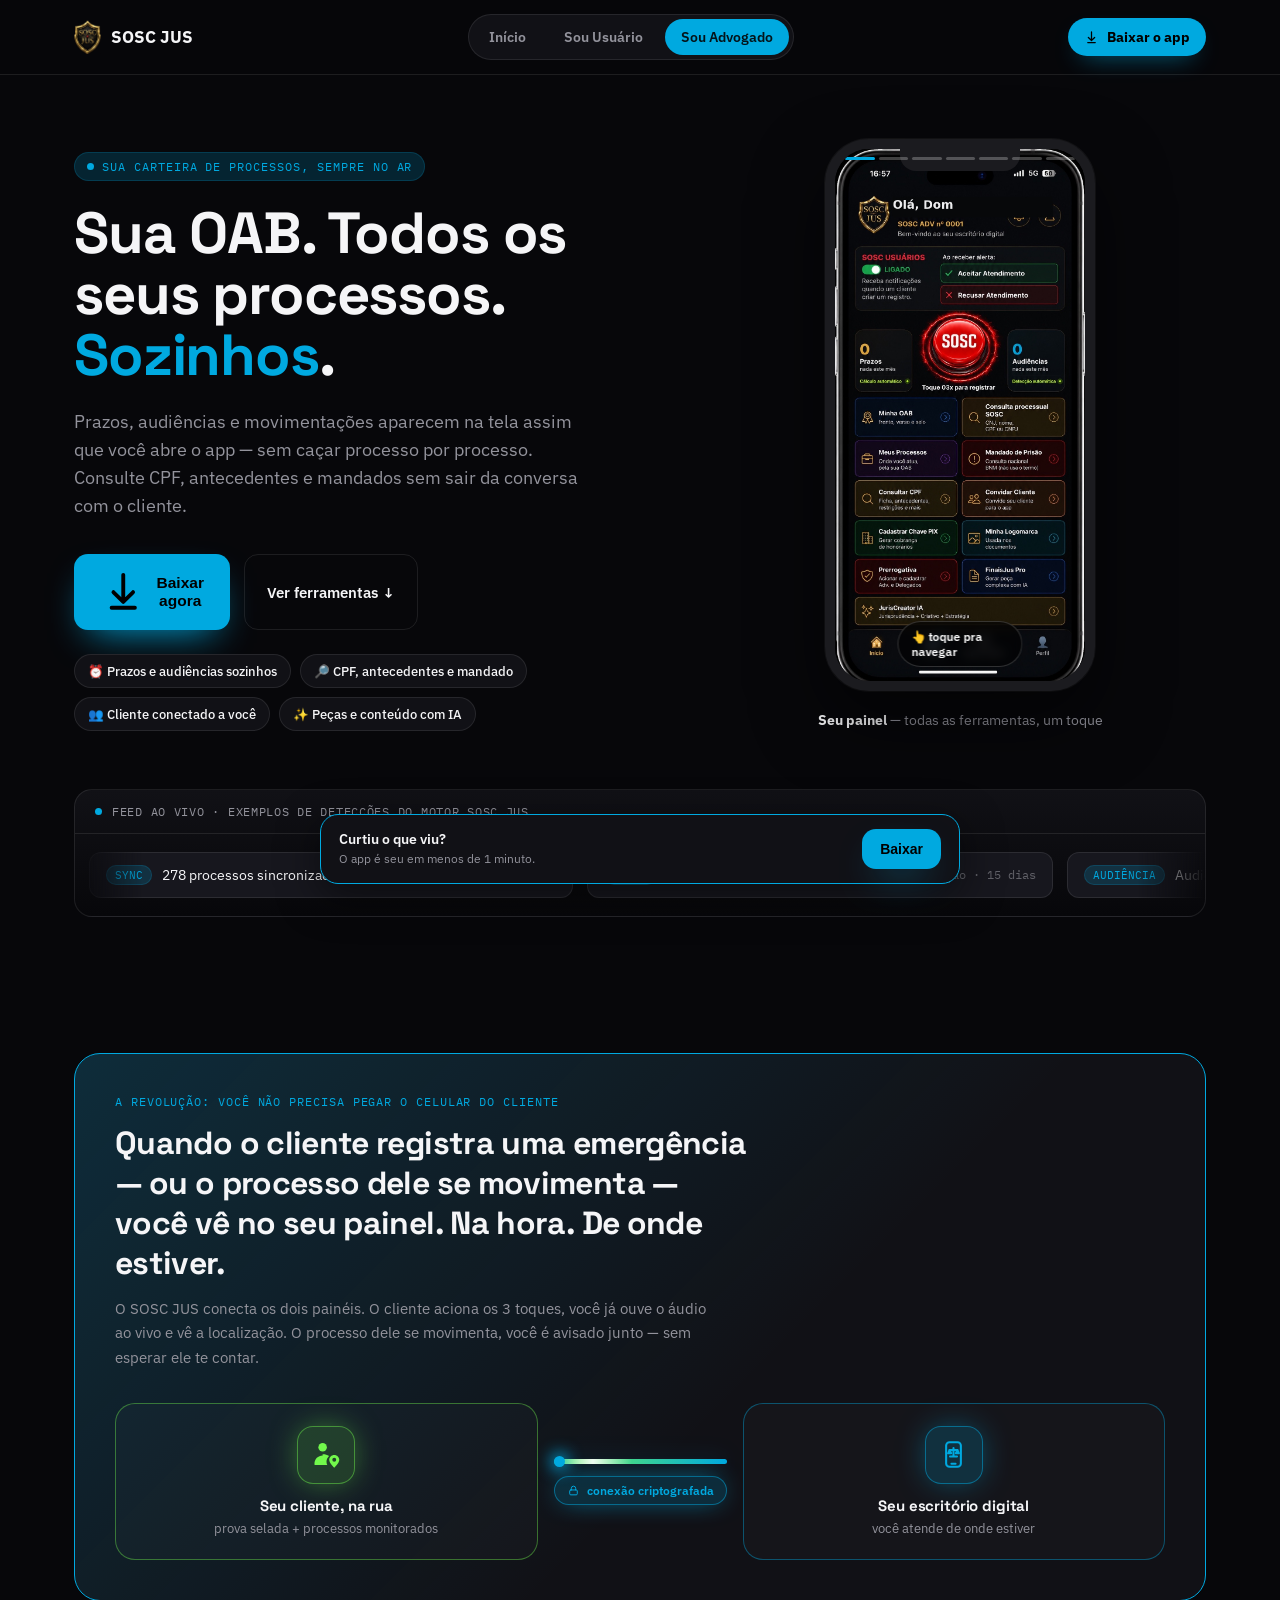
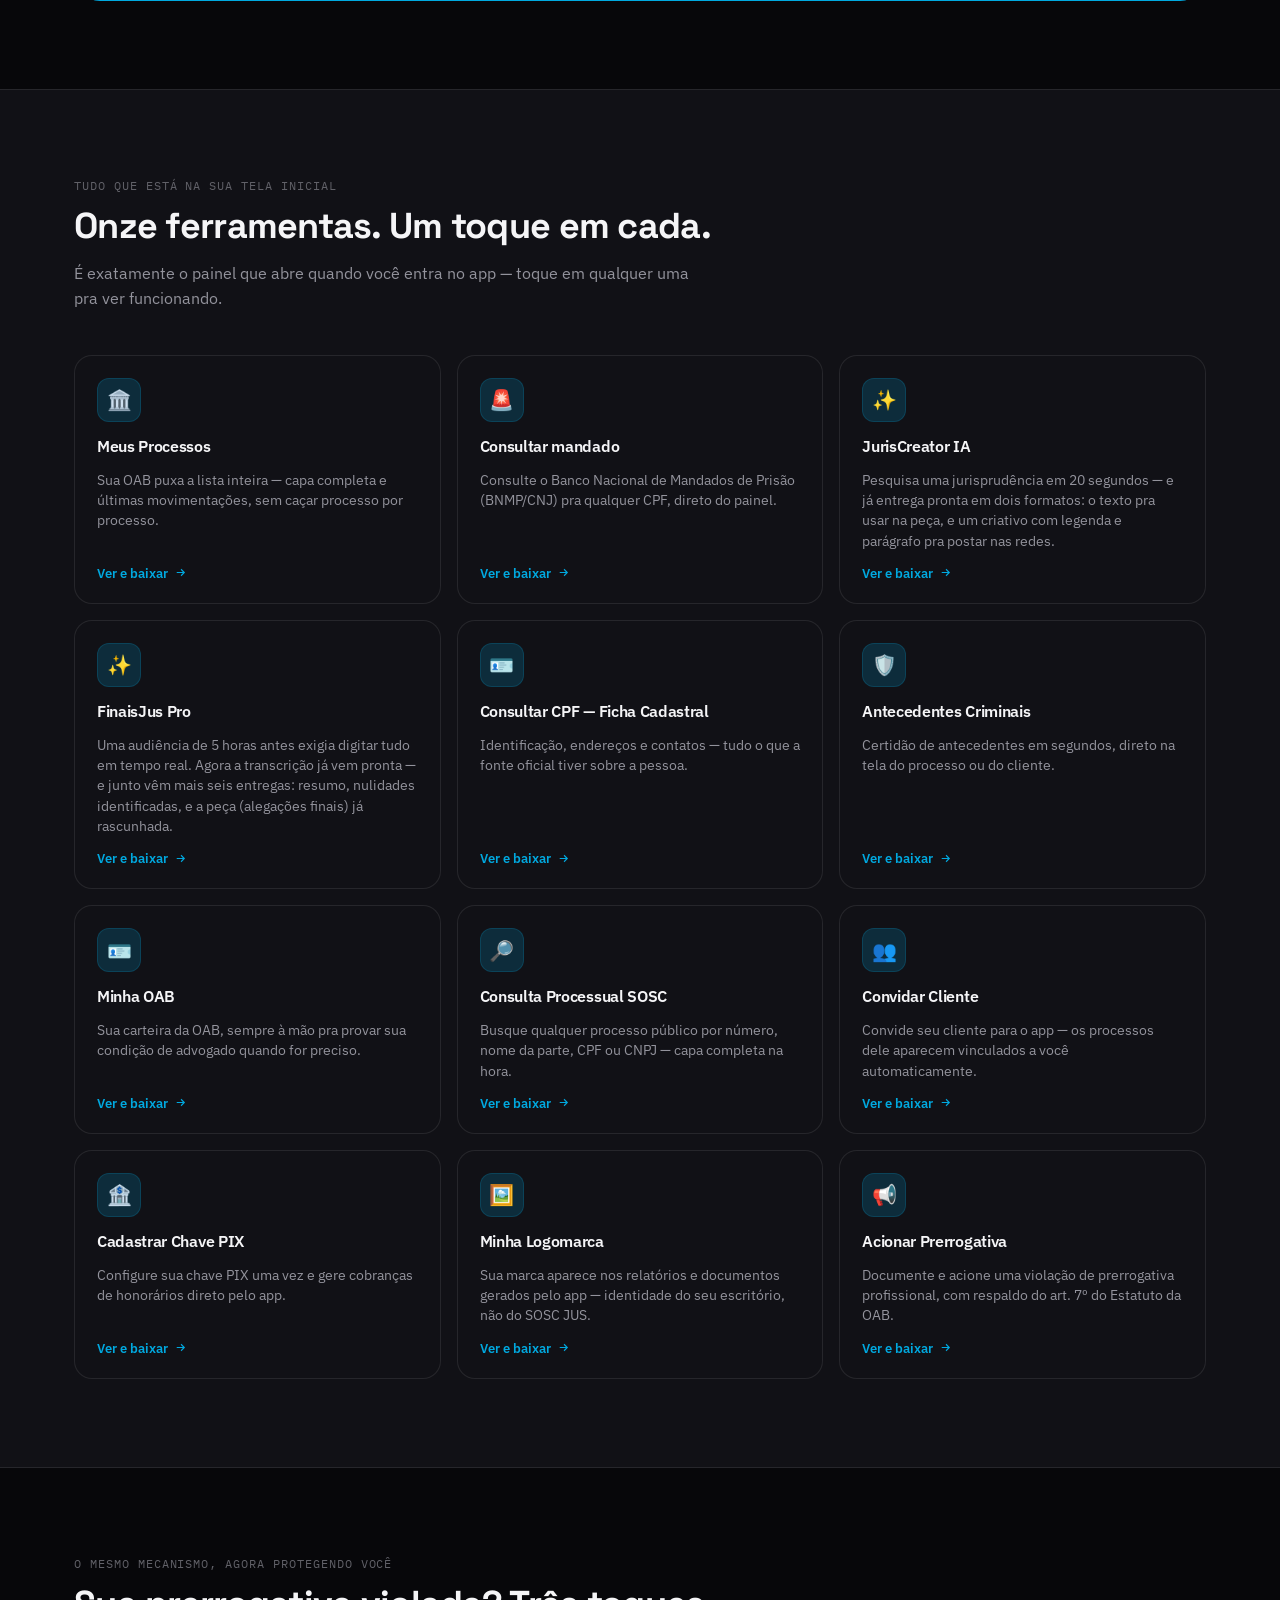
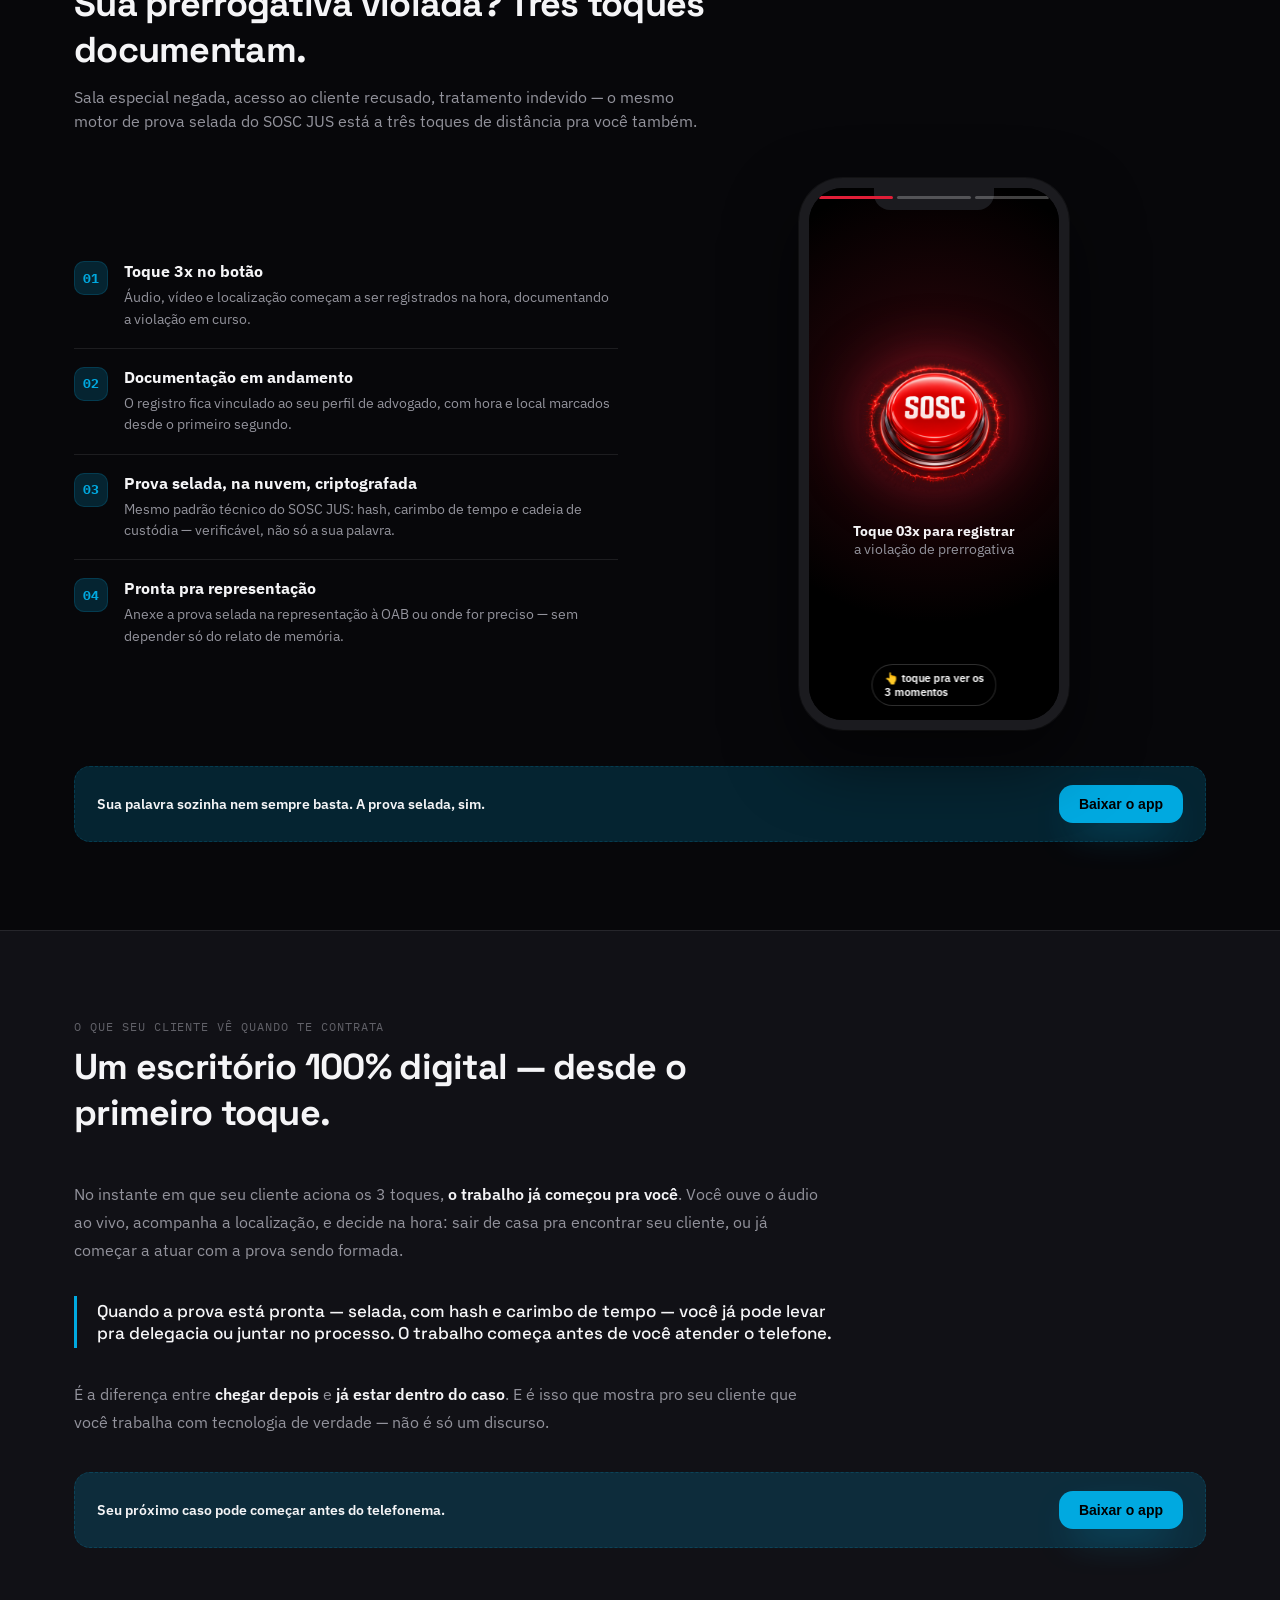
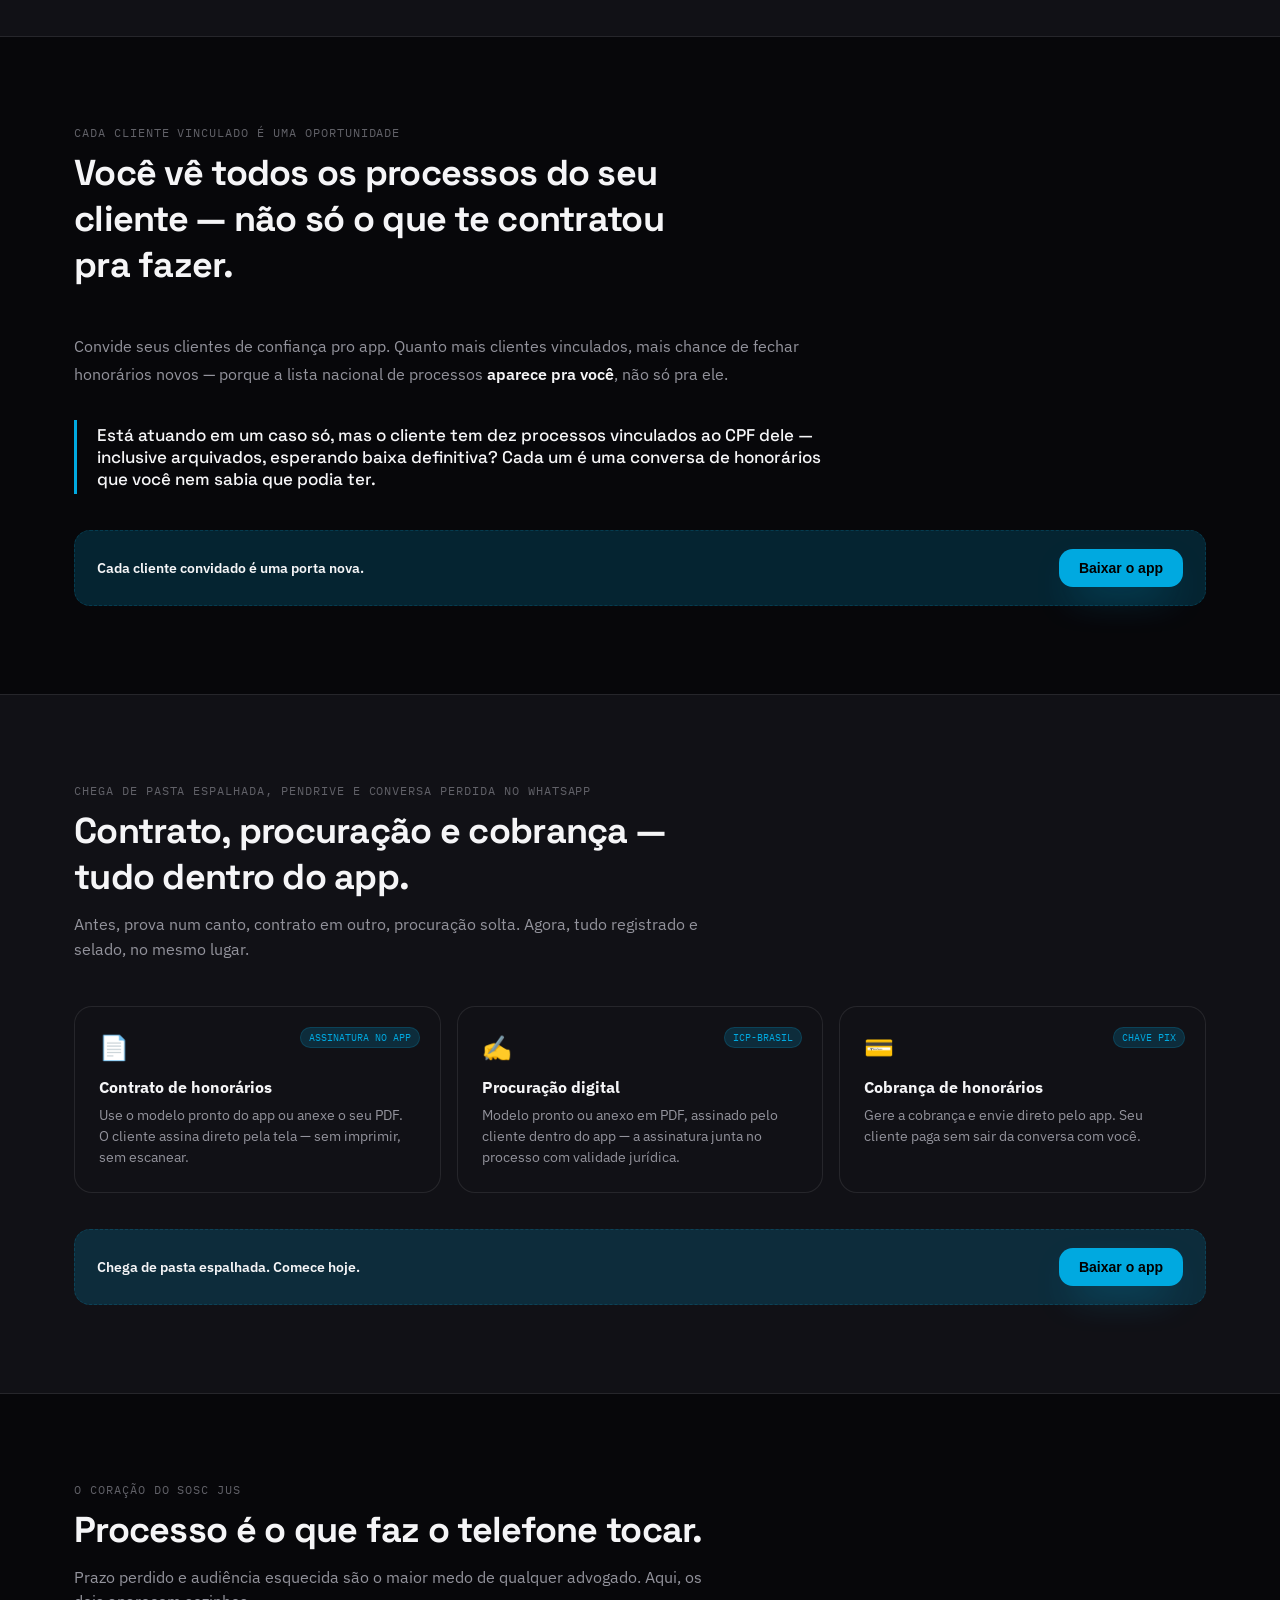
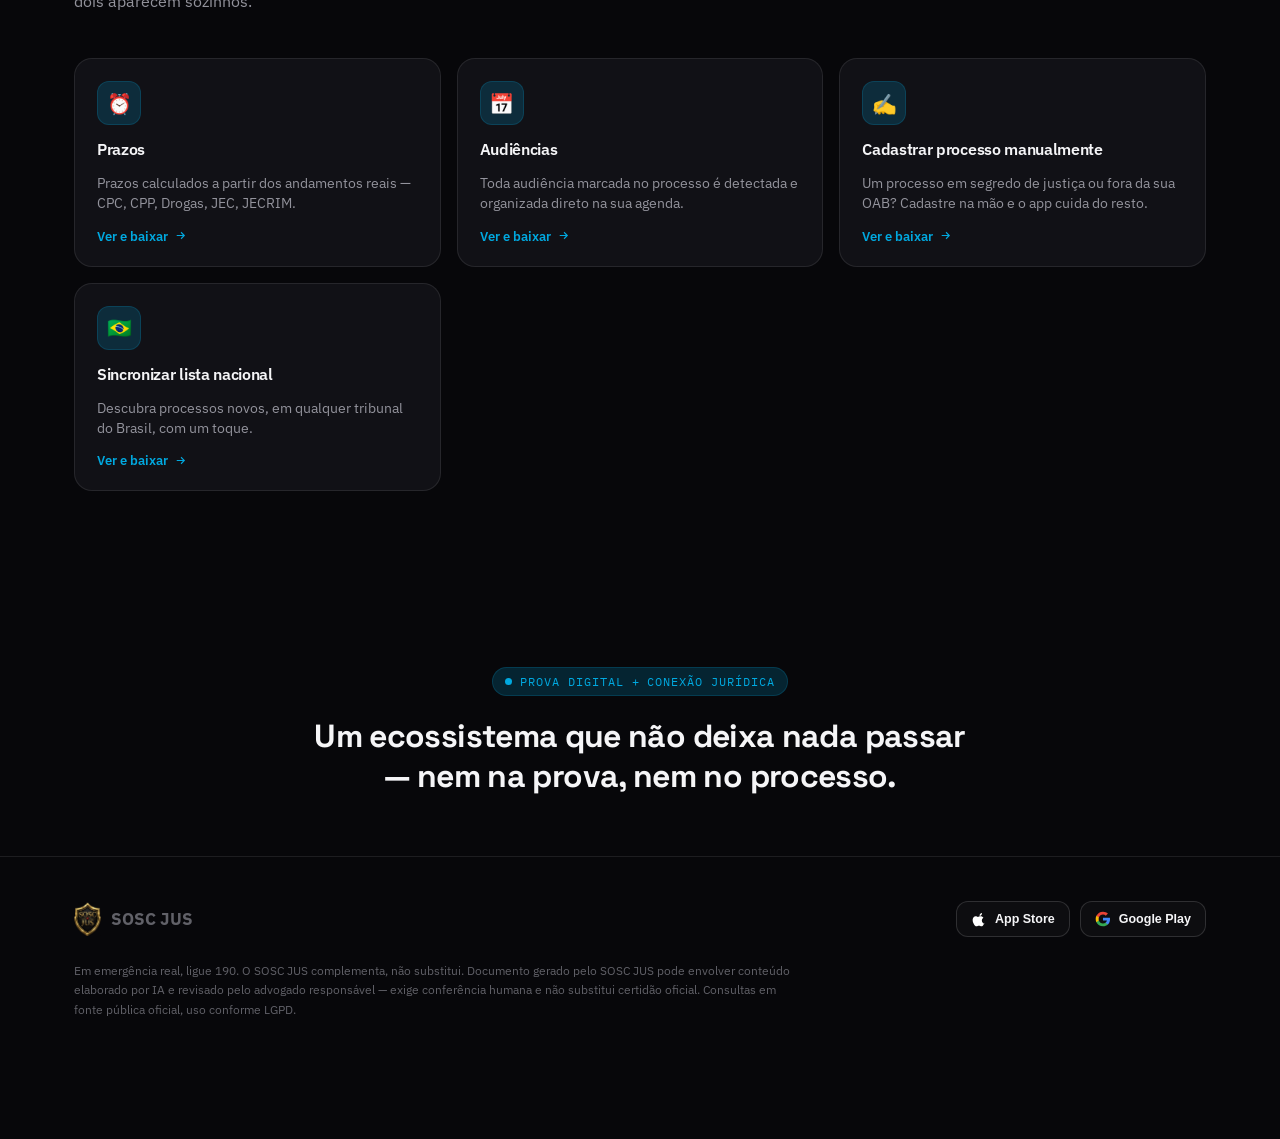
==== commit ccb680ec: "update: replace connect-diagram with animated .cx SVG diagram and style updates" ====
--- a/advogado.html
+++ b/advogado.html
@@ -90,19 +90,20 @@
       <div class="cb-eyebrow"><span class="dot-live"></span> A revolução: você não precisa pegar o celular do cliente</div>
       <h2>Quando o cliente registra uma emergência — ou o processo dele se movimenta — você vê no seu painel. Na hora. De onde estiver.</h2>
       <p>O SOSC JUS conecta os dois painéis. O cliente aciona os 3 toques, você já ouve o áudio ao vivo e vê a localização. O processo dele se movimenta, você é avisado junto — sem esperar ele te contar.</p>
-      <div class="connect-diagram">
-        <div class="cd-panel">
-          <div class="cd-title">🧑 Painel do cliente</div>
-          <div class="cd-row accent"></div>
-          <div class="cd-row"></div>
-          <div class="cd-row" style="width:55%;"></div>
-        </div>
-        <div class="cd-link"><div class="line"><span class="pulse"></span></div></div>
-        <div class="cd-panel">
-          <div class="cd-title">⚖️ Seu painel</div>
-          <div class="cd-row accent"></div>
-          <div class="cd-row"></div>
-          <div class="cd-row" style="width:55%;"></div>
+      <div class="cx">
+        <div class="cx-node user">
+          <div class="cx-ic"><svg viewBox="0 0 24 24" fill="currentColor" fill-rule="evenodd"><circle cx="9" cy="6.4" r="3.3"/><path d="M9 12.7c-3.5 0-6.3 2.8-6.3 6.2 0 .4 0 .9.1 1.3h9.8c-.4-.8-.6-1.6-.6-2.5 0-1.8.8-3.4 2-4.5-1.4-.9-3-1.4-4.7-1.4-.1 0-.2 0-.3 0Z"/><path d="M18 12.3c-2.2 0-3.9 1.7-3.9 3.8 0 2.7 3.9 6.1 3.9 6.1s3.9-3.4 3.9-6.1c0-2.1-1.7-3.8-3.9-3.8Zm0 2.3a1.5 1.5 0 1 0 0 3 1.5 1.5 0 0 0 0-3Z"/></svg></div>
+          <div class="cx-name">Seu cliente, na rua</div>
+          <div class="cx-sub">prova selada + processos monitorados</div>
+        </div>
+        <div class="cx-link">
+          <div class="cx-wire"><span class="cx-dot"></span></div>
+          <div class="cx-badge"><svg viewBox="0 0 24 24" fill="none" stroke="currentColor" stroke-width="1.8" stroke-linecap="round" stroke-linejoin="round"><rect x="5" y="11" width="14" height="9" rx="2"/><path d="M8 11V8a4 4 0 0 1 8 0v3"/></svg><span>conexão criptografada</span></div>
+        </div>
+        <div class="cx-node office">
+          <div class="cx-ic"><svg viewBox="0 0 24 24" fill="none" stroke="currentColor" stroke-width="1.6" stroke-linecap="round" stroke-linejoin="round"><rect x="6.3" y="2.5" width="11.4" height="19" rx="2.6"/><path d="M10.4 19.2h3.2"/><path d="M12 7v6.6M9.3 13.6h5.4"/><path d="M9 8.5h6"/><path d="M9 8.5 7.8 11.1h2.4L9 8.5Z"/><path d="M15 8.5 13.8 11.1h2.4L15 8.5Z"/></svg></div>
+          <div class="cx-name">Seu escritório digital</div>
+          <div class="cx-sub">você atende de onde estiver</div>
         </div>
       </div>
     </div>
--- a/assets/style.css
+++ b/assets/style.css
@@ -463,3 +463,29 @@
 .navcta{ box-shadow:0 10px 26px -14px var(--accent); }
 /* headline duotone helper */
 .duo{ background:linear-gradient(100deg, var(--lime), var(--miami)); -webkit-background-clip:text; background-clip:text; color:transparent; font-style:normal; }
+
+
+/* ---------- connection diagram (novo — azul no meio, chama atenção) ---------- */
+.cx{ display:grid; grid-template-columns:1fr auto 1fr; align-items:center; gap:16px; margin-top:28px; }
+@media (max-width:640px){ .cx{ grid-template-columns:1fr; gap:16px; } }
+.cx-node{ border:1px solid var(--hair); border-radius:20px; padding:22px 16px; text-align:center; background:rgba(255,255,255,.02); }
+.cx-node .cx-ic{ width:58px; height:58px; margin:0 auto 12px; border-radius:16px; display:flex; align-items:center; justify-content:center; }
+.cx-node .cx-ic svg{ width:31px; height:31px; }
+.cx-node.user{ border-color:rgba(114,248,76,.40); }
+.cx-node.user .cx-ic{ color:var(--lime); background:var(--lime-dim); border:1px solid rgba(114,248,76,.45); box-shadow:0 0 36px -12px var(--lime); }
+.cx-node.office{ border-color:rgba(0,169,224,.42); }
+.cx-node.office .cx-ic{ color:var(--miami); background:var(--miami-dim); border:1px solid rgba(0,169,224,.5); box-shadow:0 0 36px -12px var(--miami); }
+.cx-name{ font-family:'Space Grotesk'; font-weight:700; font-size:15px; letter-spacing:-.01em; }
+.cx-sub{ color:var(--muted); font-size:12.5px; margin-top:5px; line-height:1.4; }
+.cx-link{ position:relative; min-width:130px; display:flex; flex-direction:column; align-items:center; gap:12px; }
+@media (max-width:640px){ .cx-link{ min-width:0; width:80%; margin:0 auto; } }
+.cx-wire{ position:relative; width:100%; height:5px; border-radius:99px; background:linear-gradient(90deg, var(--lime), var(--miami)); box-shadow:0 0 22px -2px var(--miami); }
+.cx-wire::before{ content:''; position:absolute; inset:0; border-radius:99px; background:linear-gradient(90deg, transparent 0, rgba(255,255,255,.9) 50%, transparent 100%); background-size:45% 100%; background-repeat:no-repeat; animation:cxflow 1.9s linear infinite; }
+@keyframes cxflow{ 0%{ background-position:-45% 0; } 100%{ background-position:145% 0; } }
+.cx-dot{ position:absolute; top:50%; left:0; width:11px; height:11px; margin-top:-5.5px; border-radius:50%; background:var(--miami); box-shadow:0 0 16px 3px var(--miami); animation:cxtravel 1.9s linear infinite; }
+@keyframes cxtravel{ 0%{ left:0; } 100%{ left:100%; } }
+.cx-badge{ display:inline-flex; align-items:center; gap:7px; font-size:11.5px; font-weight:600; color:var(--miami); border:1px solid rgba(0,169,224,.5); background:var(--miami-dim); padding:6px 12px; border-radius:999px; box-shadow:0 0 26px -8px var(--miami); animation:cxpulse 2.3s ease-in-out infinite; white-space:nowrap; }
+.cx-badge svg{ width:13px; height:13px; }
+@keyframes cxpulse{ 0%,100%{ box-shadow:0 0 22px -10px var(--miami); } 50%{ box-shadow:0 0 32px -3px var(--miami); } }
+/* chooser icon holds an svg now */
+.choosecard .cc-icon svg{ display:block; }
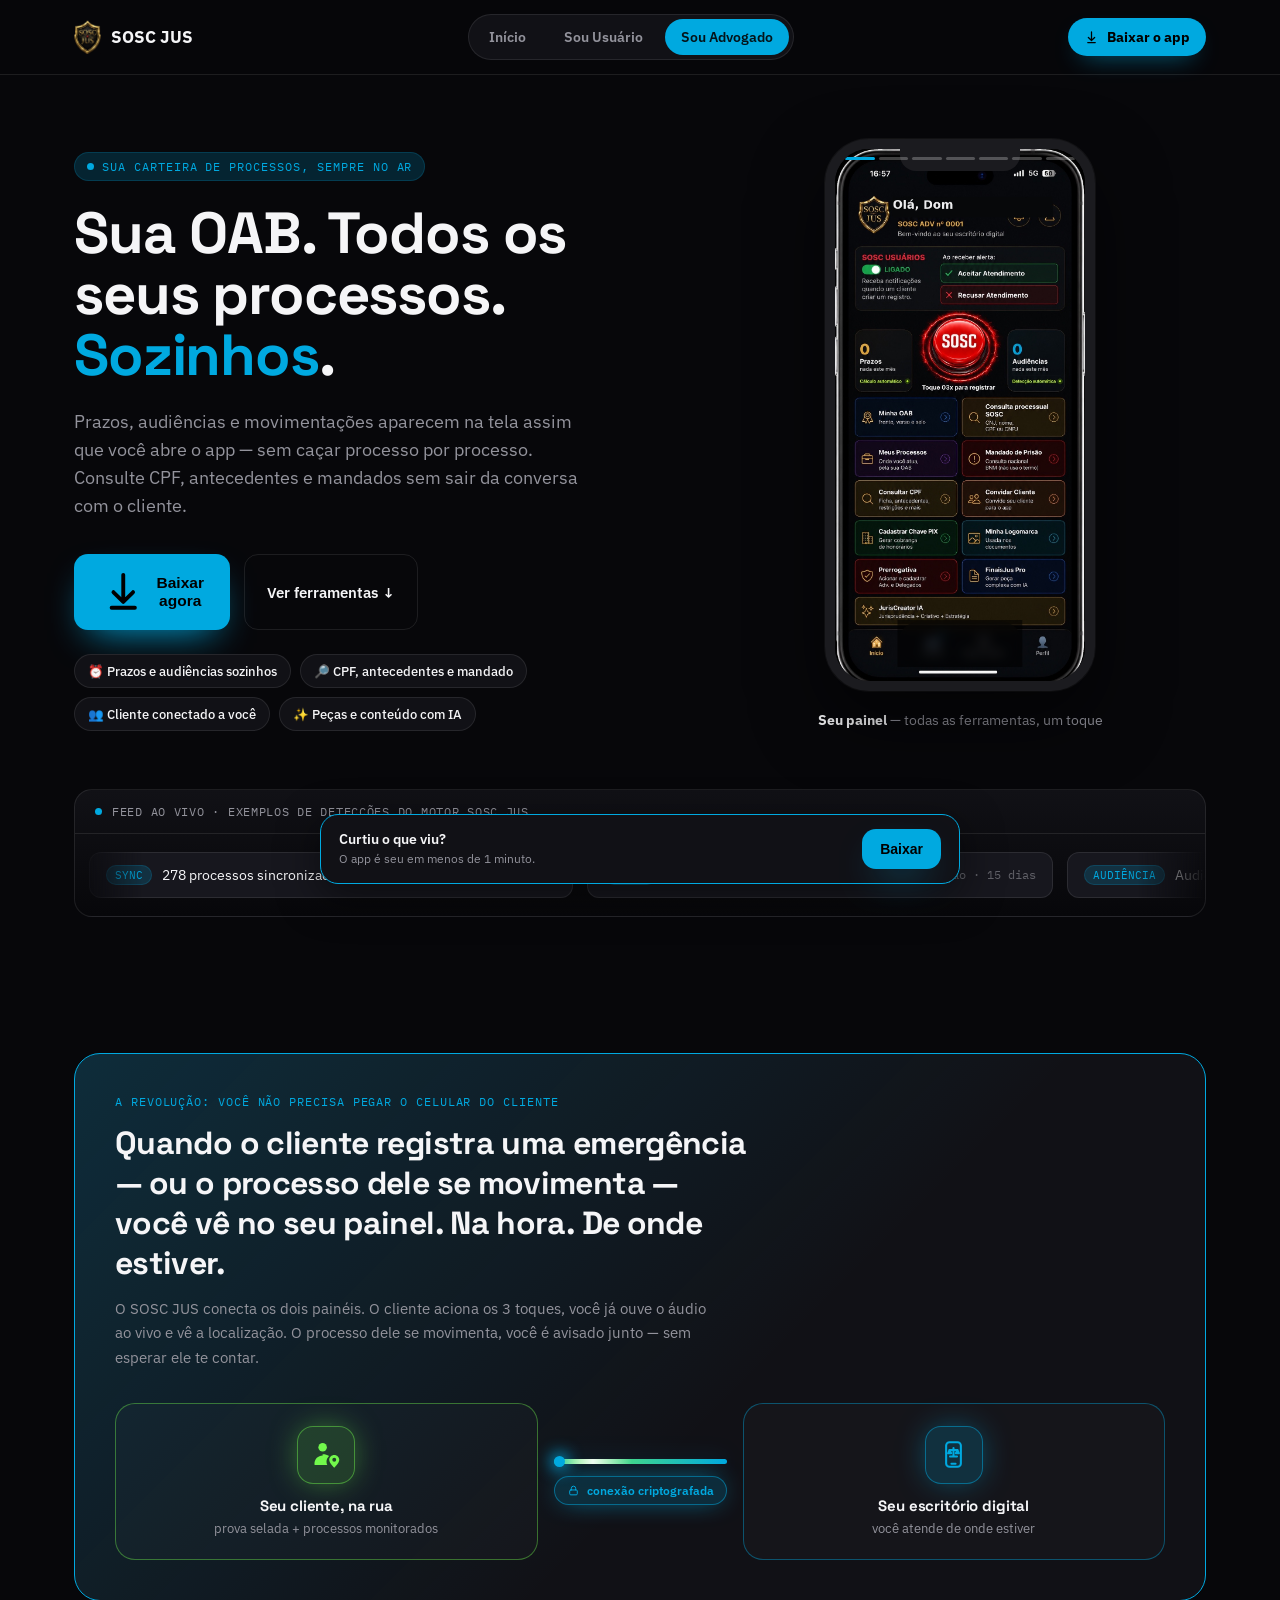
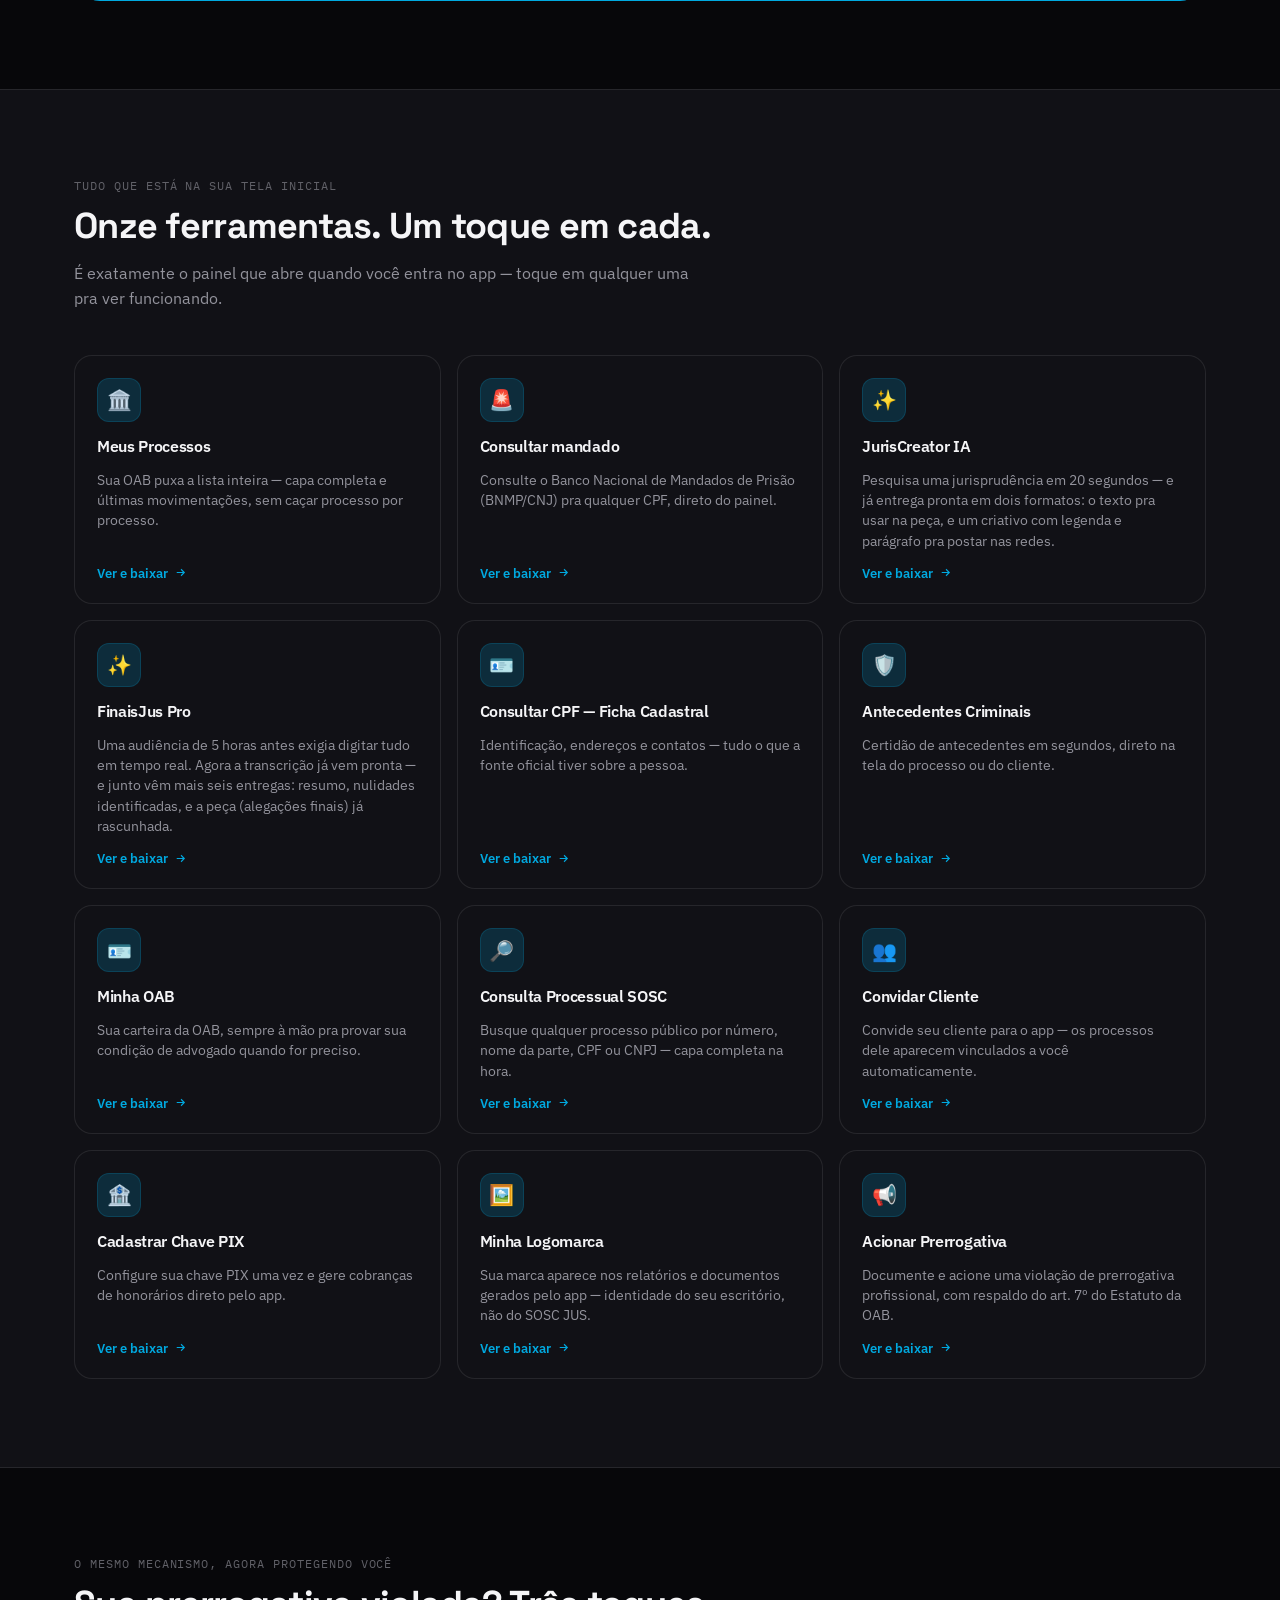
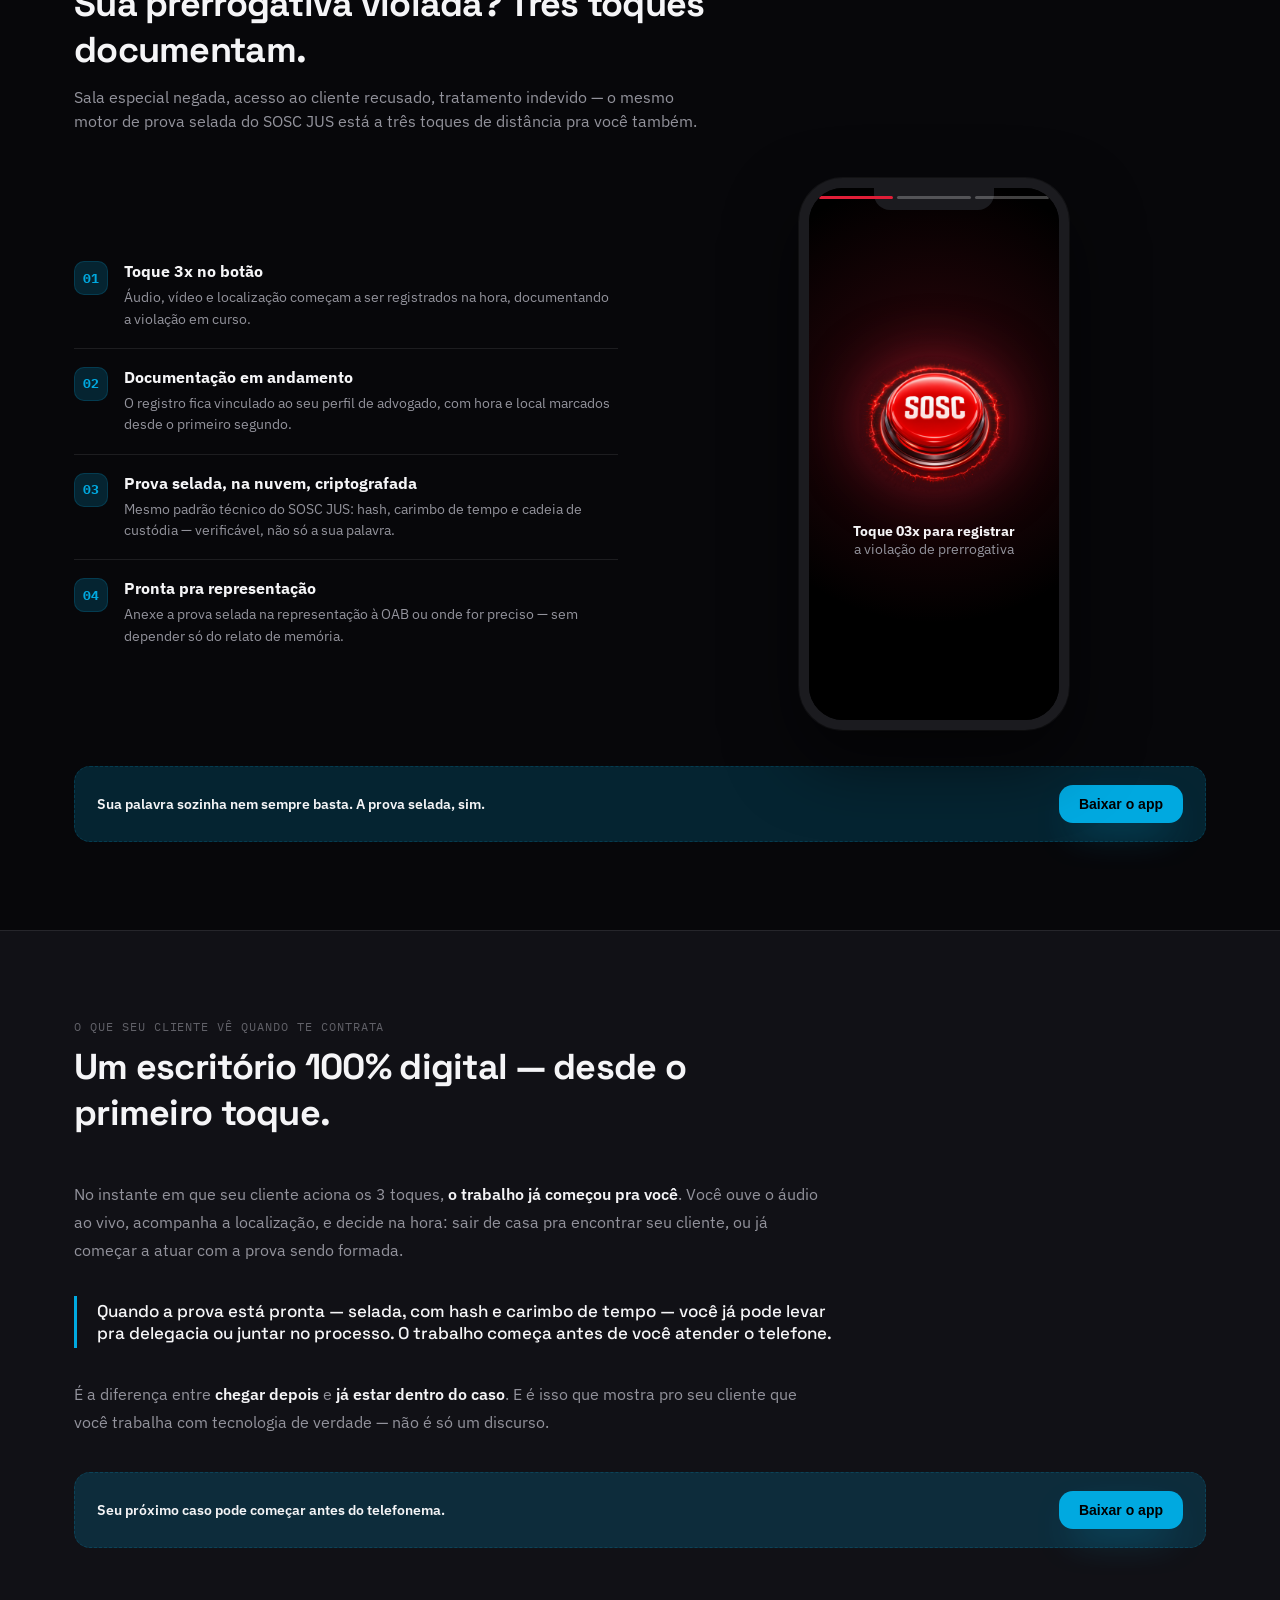
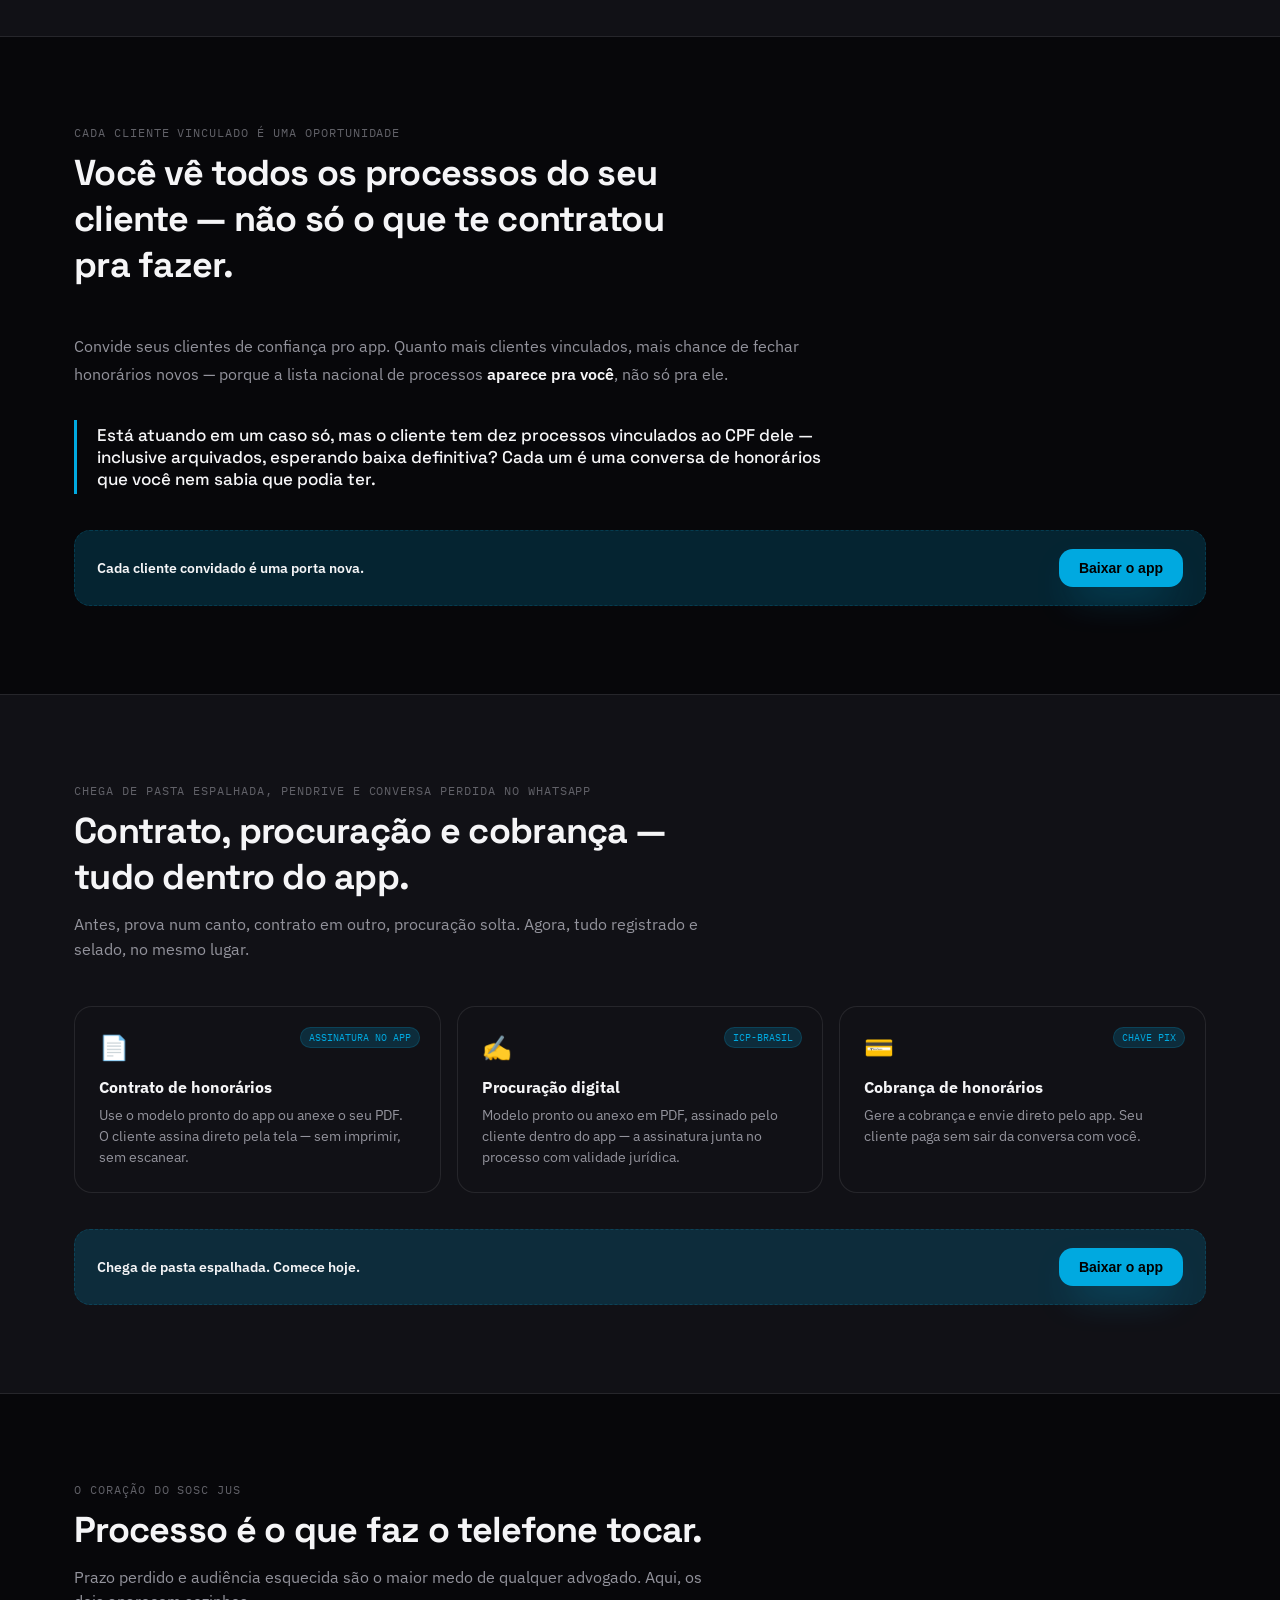
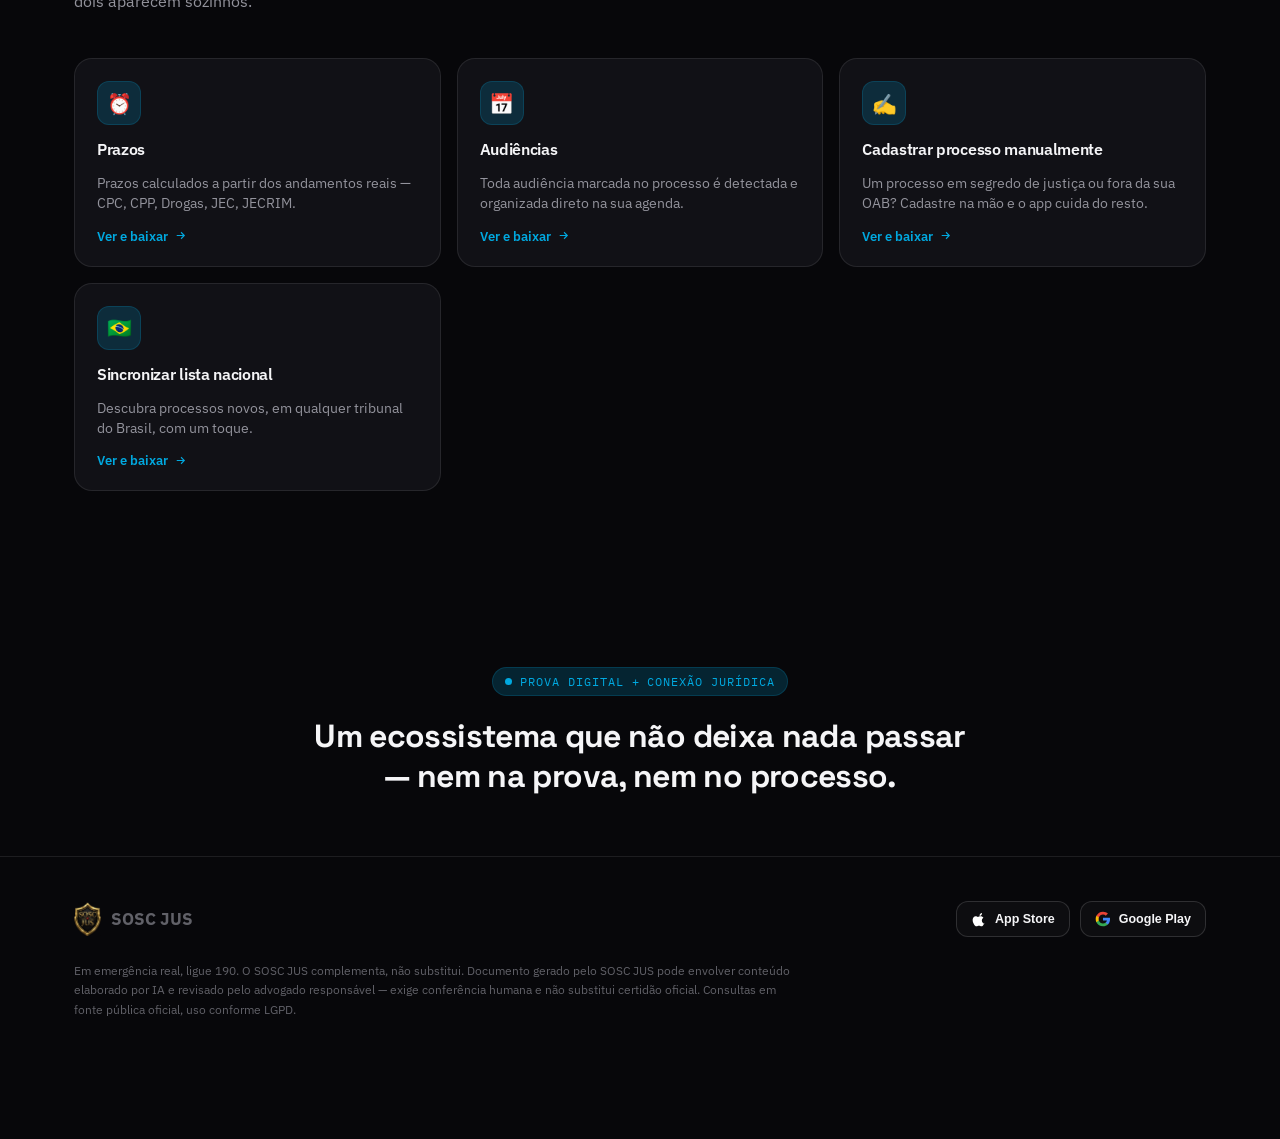
==== commit 5b5ee573: "fix: add explicit dimensions and inline styles to connection diagram SVGs to prevent blowup under ca" ====
--- a/advogado.html
+++ b/advogado.html
@@ -92,16 +92,16 @@
       <p>O SOSC JUS conecta os dois painéis. O cliente aciona os 3 toques, você já ouve o áudio ao vivo e vê a localização. O processo dele se movimenta, você é avisado junto — sem esperar ele te contar.</p>
       <div class="cx">
         <div class="cx-node user">
-          <div class="cx-ic"><svg viewBox="0 0 24 24" fill="currentColor" fill-rule="evenodd"><circle cx="9" cy="6.4" r="3.3"/><path d="M9 12.7c-3.5 0-6.3 2.8-6.3 6.2 0 .4 0 .9.1 1.3h9.8c-.4-.8-.6-1.6-.6-2.5 0-1.8.8-3.4 2-4.5-1.4-.9-3-1.4-4.7-1.4-.1 0-.2 0-.3 0Z"/><path d="M18 12.3c-2.2 0-3.9 1.7-3.9 3.8 0 2.7 3.9 6.1 3.9 6.1s3.9-3.4 3.9-6.1c0-2.1-1.7-3.8-3.9-3.8Zm0 2.3a1.5 1.5 0 1 0 0 3 1.5 1.5 0 0 0 0-3Z"/></svg></div>
+          <div class="cx-ic"><svg viewBox="0 0 24 24" fill="currentColor" fill-rule="evenodd" width="31" height="31" style="width:31px; height:31px;"><circle cx="9" cy="6.4" r="3.3"/><path d="M9 12.7c-3.5 0-6.3 2.8-6.3 6.2 0 .4 0 .9.1 1.3h9.8c-.4-.8-.6-1.6-.6-2.5 0-1.8.8-3.4 2-4.5-1.4-.9-3-1.4-4.7-1.4-.1 0-.2 0-.3 0Z"/><path d="M18 12.3c-2.2 0-3.9 1.7-3.9 3.8 0 2.7 3.9 6.1 3.9 6.1s3.9-3.4 3.9-6.1c0-2.1-1.7-3.8-3.9-3.8Zm0 2.3a1.5 1.5 0 1 0 0 3 1.5 1.5 0 0 0 0-3Z"/></svg></div>
           <div class="cx-name">Seu cliente, na rua</div>
           <div class="cx-sub">prova selada + processos monitorados</div>
         </div>
         <div class="cx-link">
           <div class="cx-wire"><span class="cx-dot"></span></div>
-          <div class="cx-badge"><svg viewBox="0 0 24 24" fill="none" stroke="currentColor" stroke-width="1.8" stroke-linecap="round" stroke-linejoin="round"><rect x="5" y="11" width="14" height="9" rx="2"/><path d="M8 11V8a4 4 0 0 1 8 0v3"/></svg><span>conexão criptografada</span></div>
+          <div class="cx-badge"><svg viewBox="0 0 24 24" fill="none" stroke="currentColor" stroke-width="1.8" stroke-linecap="round" stroke-linejoin="round" width="13" height="13" style="width:13px; height:13px;"><rect x="5" y="11" width="14" height="9" rx="2"/><path d="M8 11V8a4 4 0 0 1 8 0v3"/></svg><span>conexão criptografada</span></div>
         </div>
         <div class="cx-node office">
-          <div class="cx-ic"><svg viewBox="0 0 24 24" fill="none" stroke="currentColor" stroke-width="1.6" stroke-linecap="round" stroke-linejoin="round"><rect x="6.3" y="2.5" width="11.4" height="19" rx="2.6"/><path d="M10.4 19.2h3.2"/><path d="M12 7v6.6M9.3 13.6h5.4"/><path d="M9 8.5h6"/><path d="M9 8.5 7.8 11.1h2.4L9 8.5Z"/><path d="M15 8.5 13.8 11.1h2.4L15 8.5Z"/></svg></div>
+          <div class="cx-ic"><svg viewBox="0 0 24 24" fill="none" stroke="currentColor" stroke-width="1.6" stroke-linecap="round" stroke-linejoin="round" width="31" height="31" style="width:31px; height:31px;"><rect x="6.3" y="2.5" width="11.4" height="19" rx="2.6"/><path d="M10.4 19.2h3.2"/><path d="M12 7v6.6M9.3 13.6h5.4"/><path d="M9 8.5h6"/><path d="M9 8.5 7.8 11.1h2.4L9 8.5Z"/><path d="M15 8.5 13.8 11.1h2.4L15 8.5Z"/></svg></div>
           <div class="cx-name">Seu escritório digital</div>
           <div class="cx-sub">você atende de onde estiver</div>
         </div>
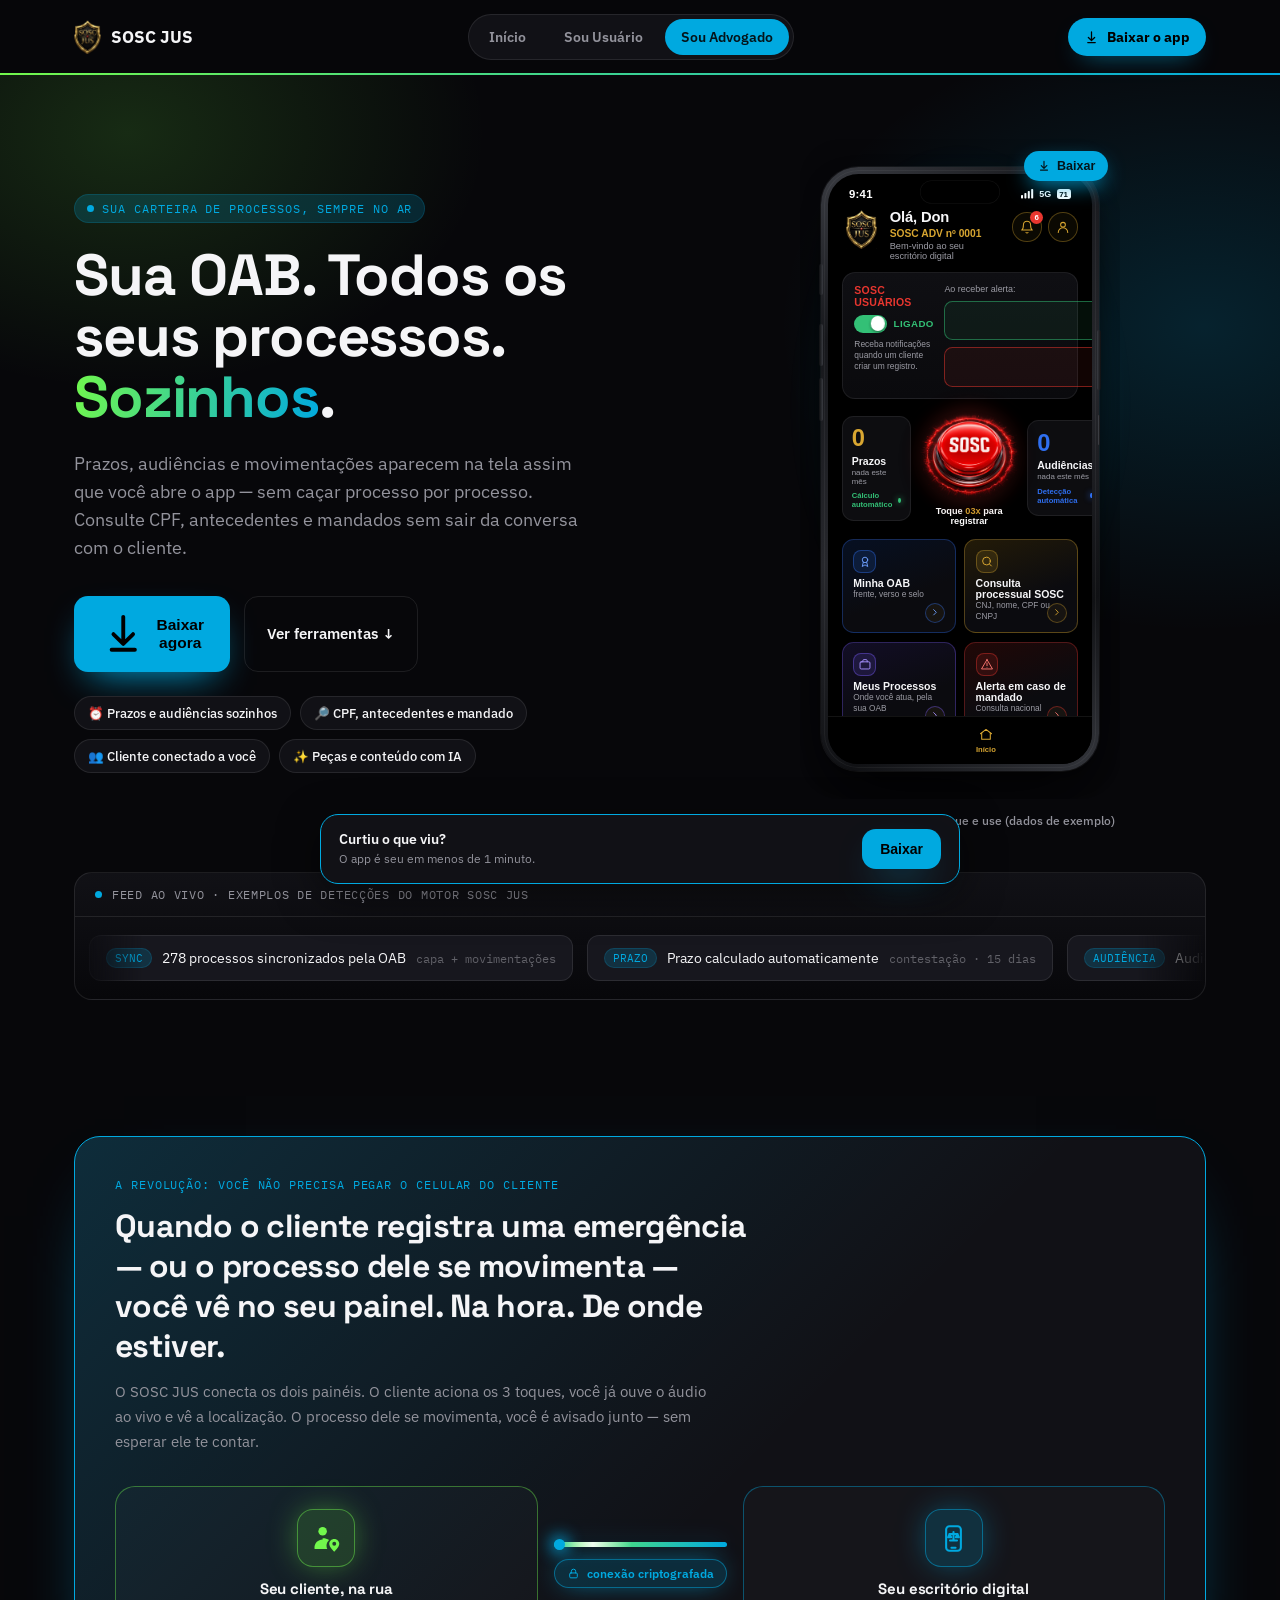
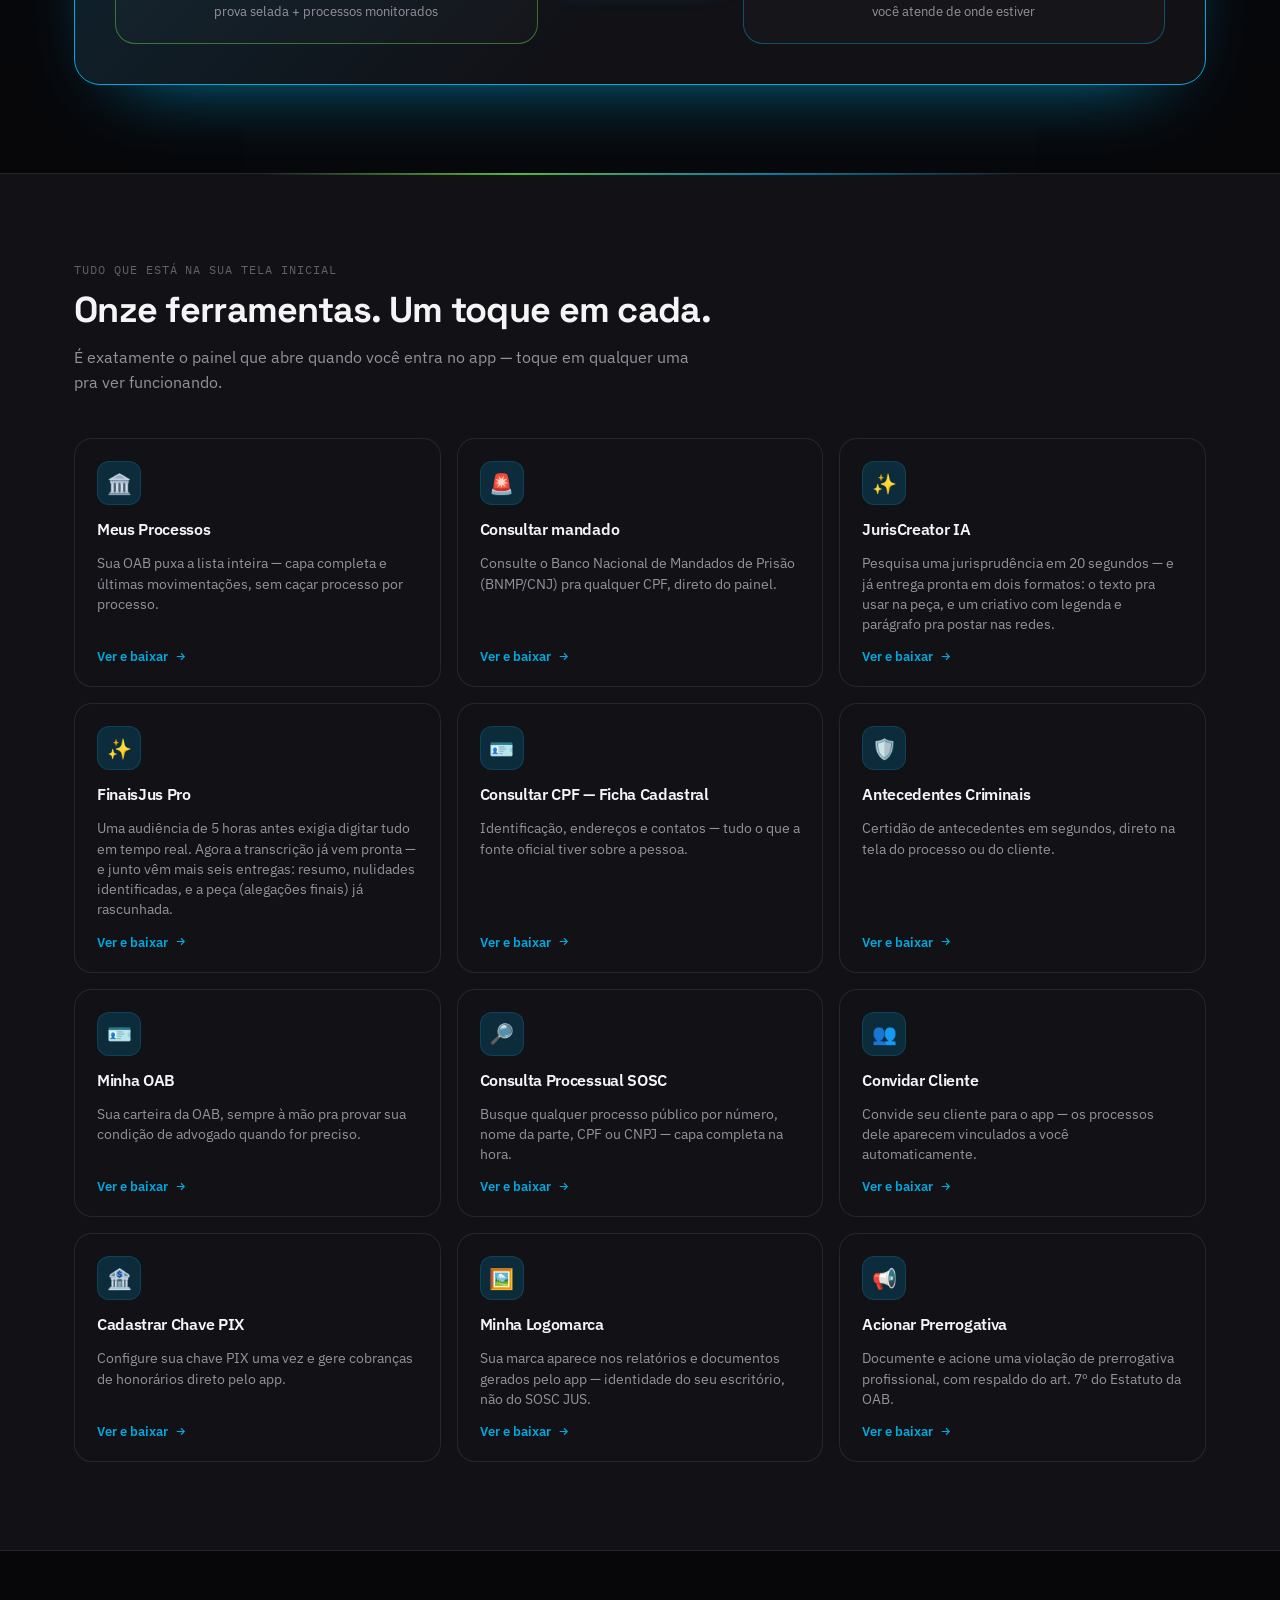
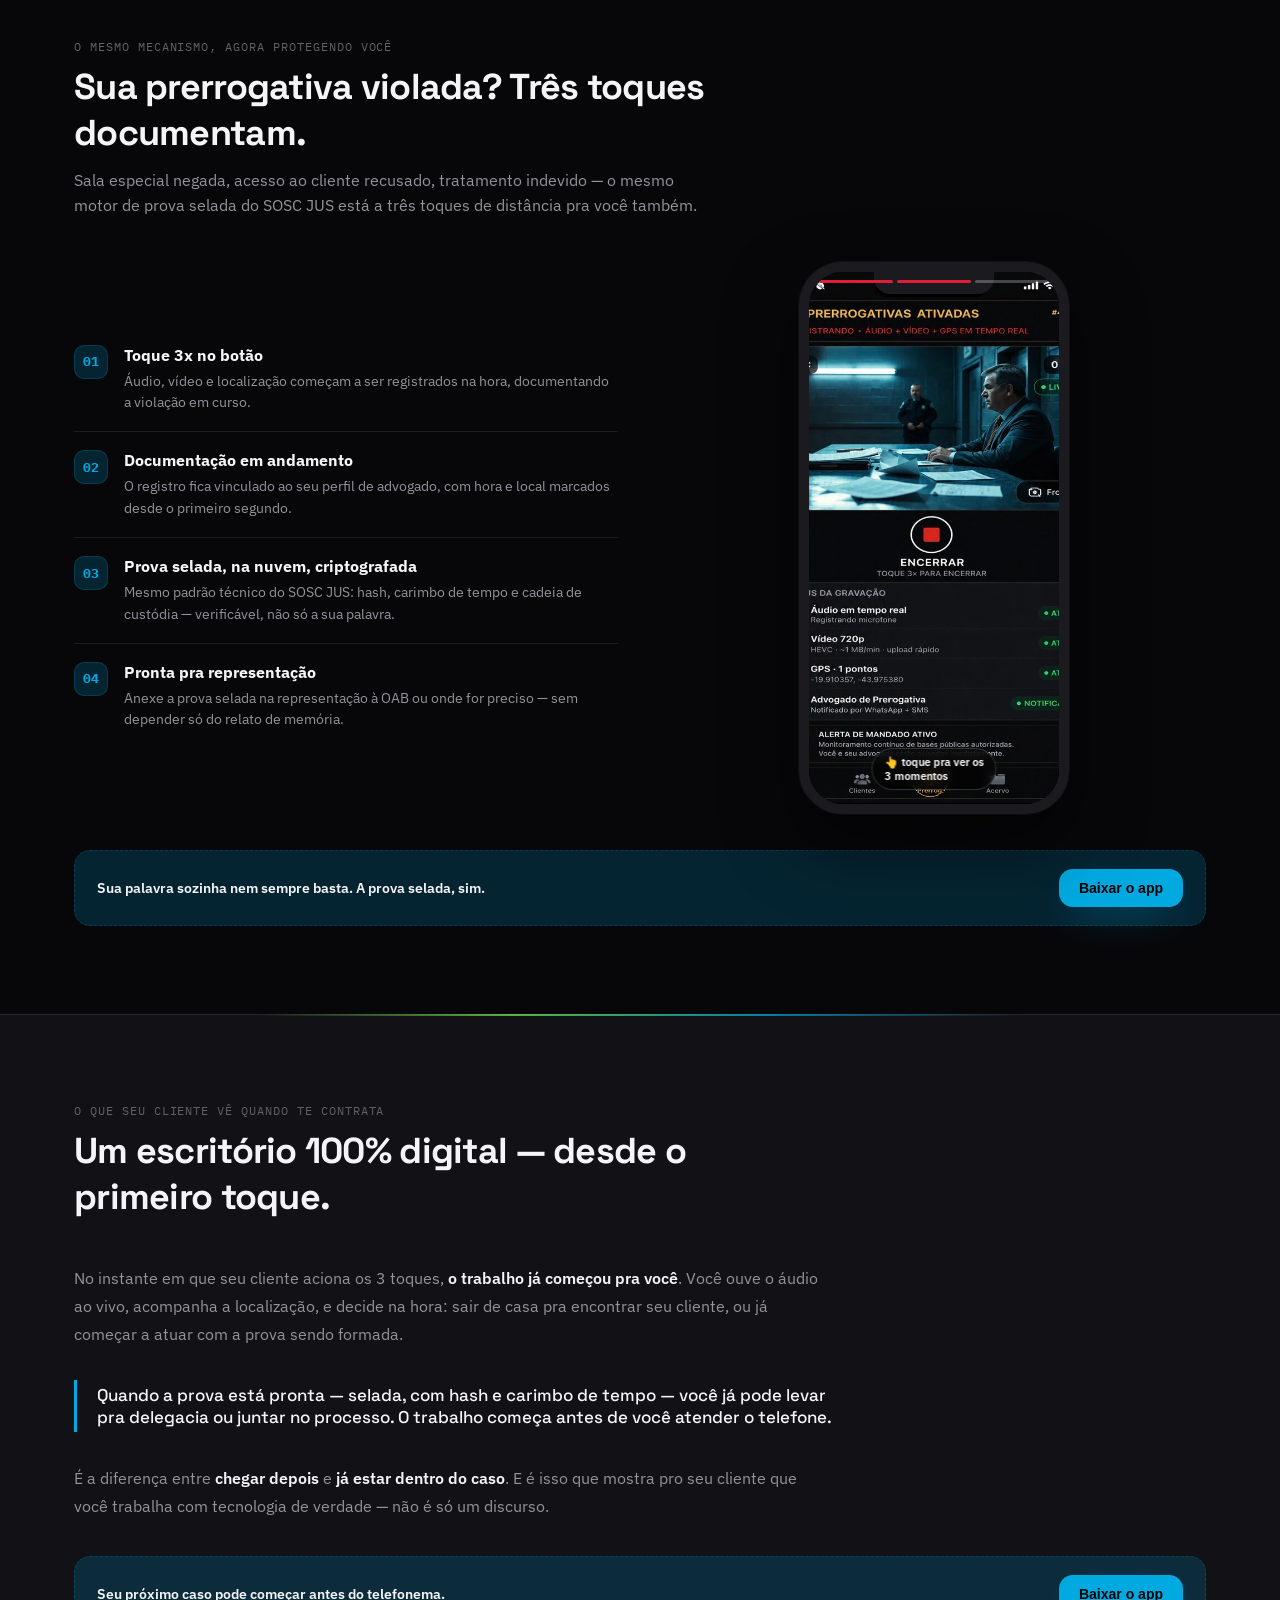
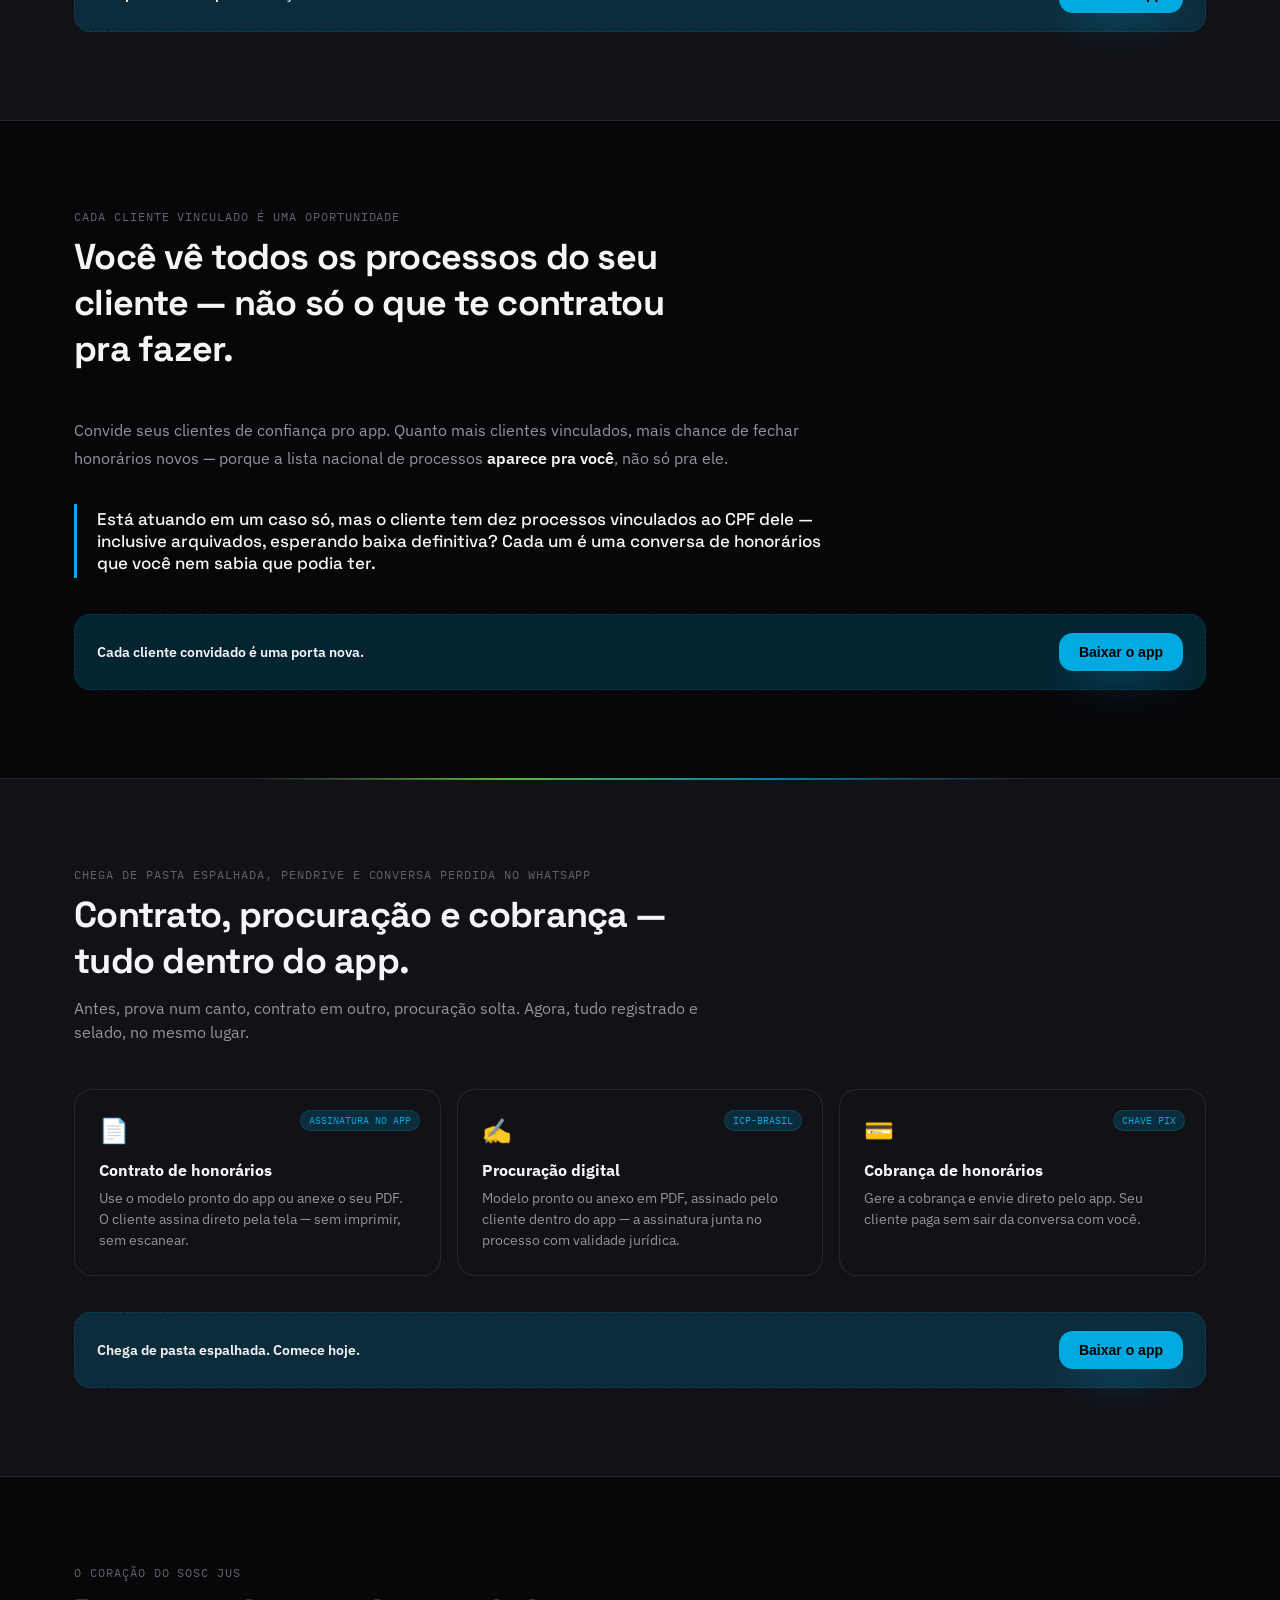
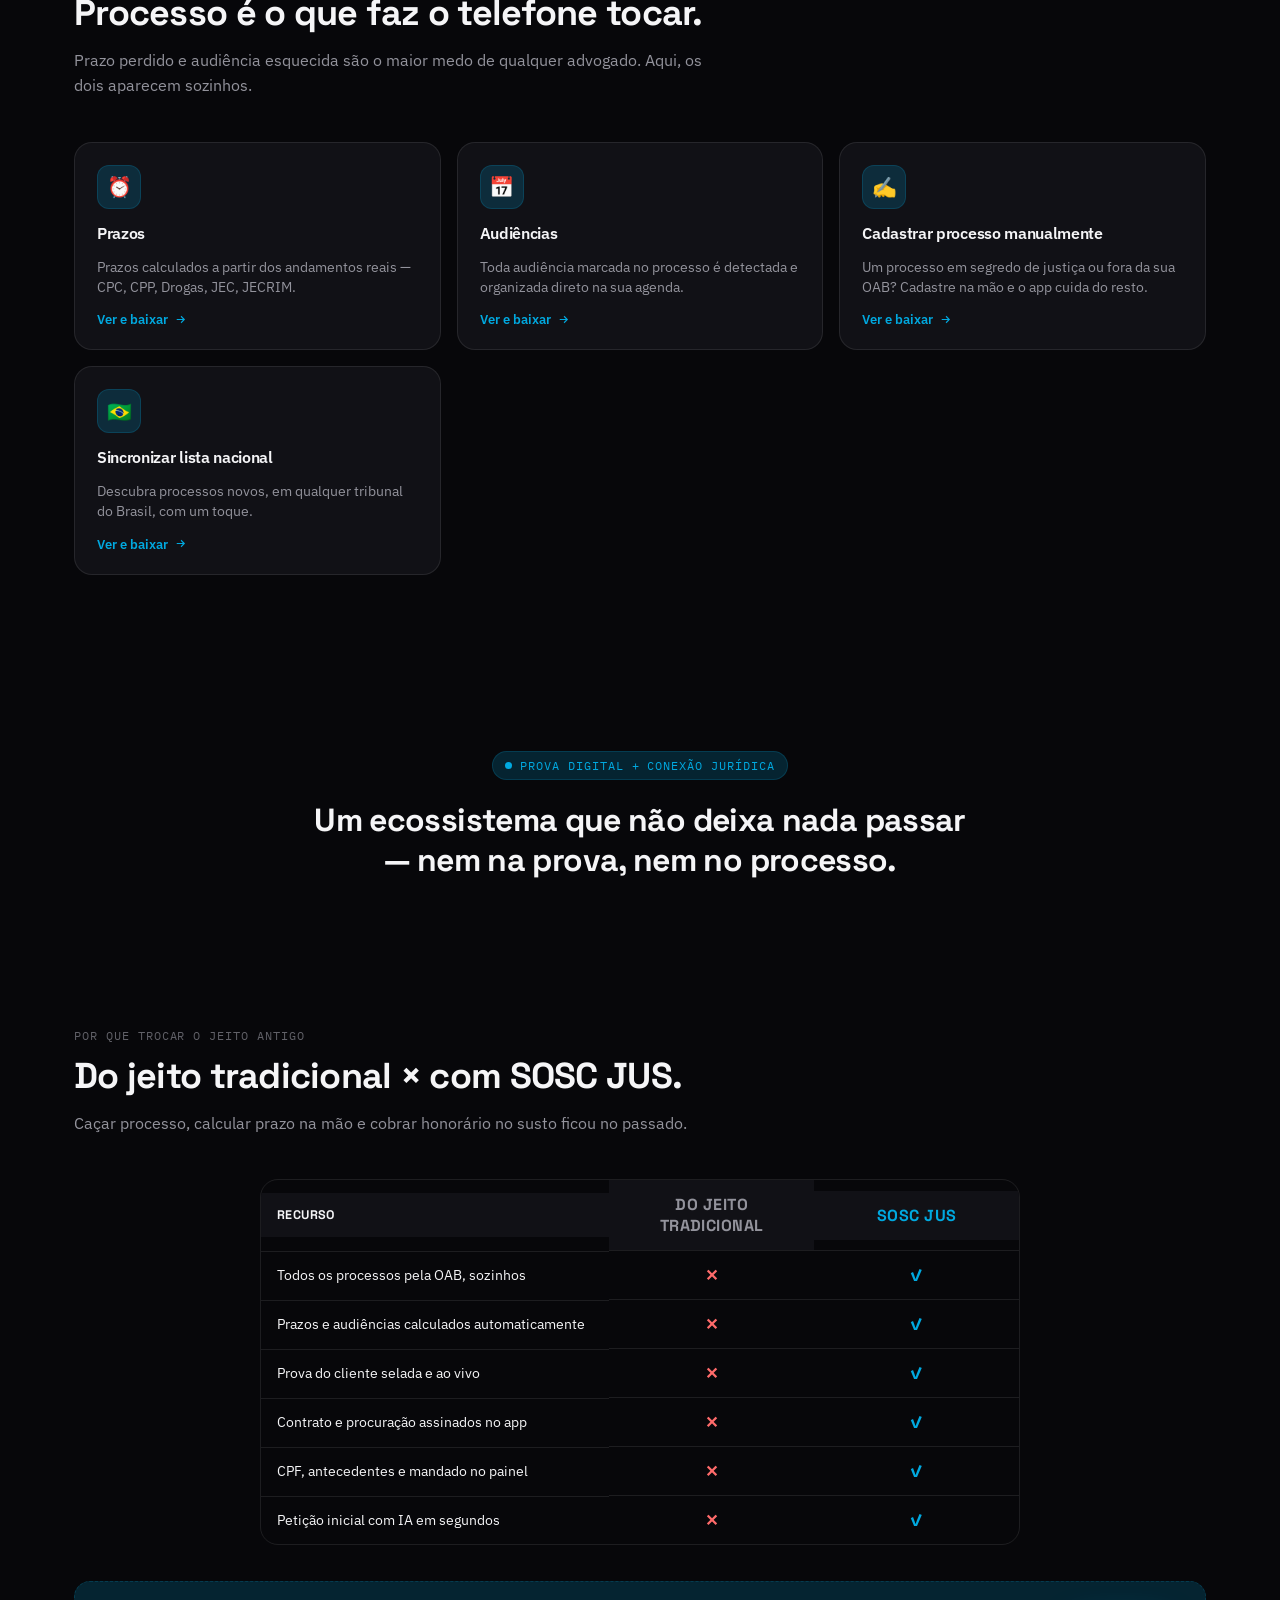
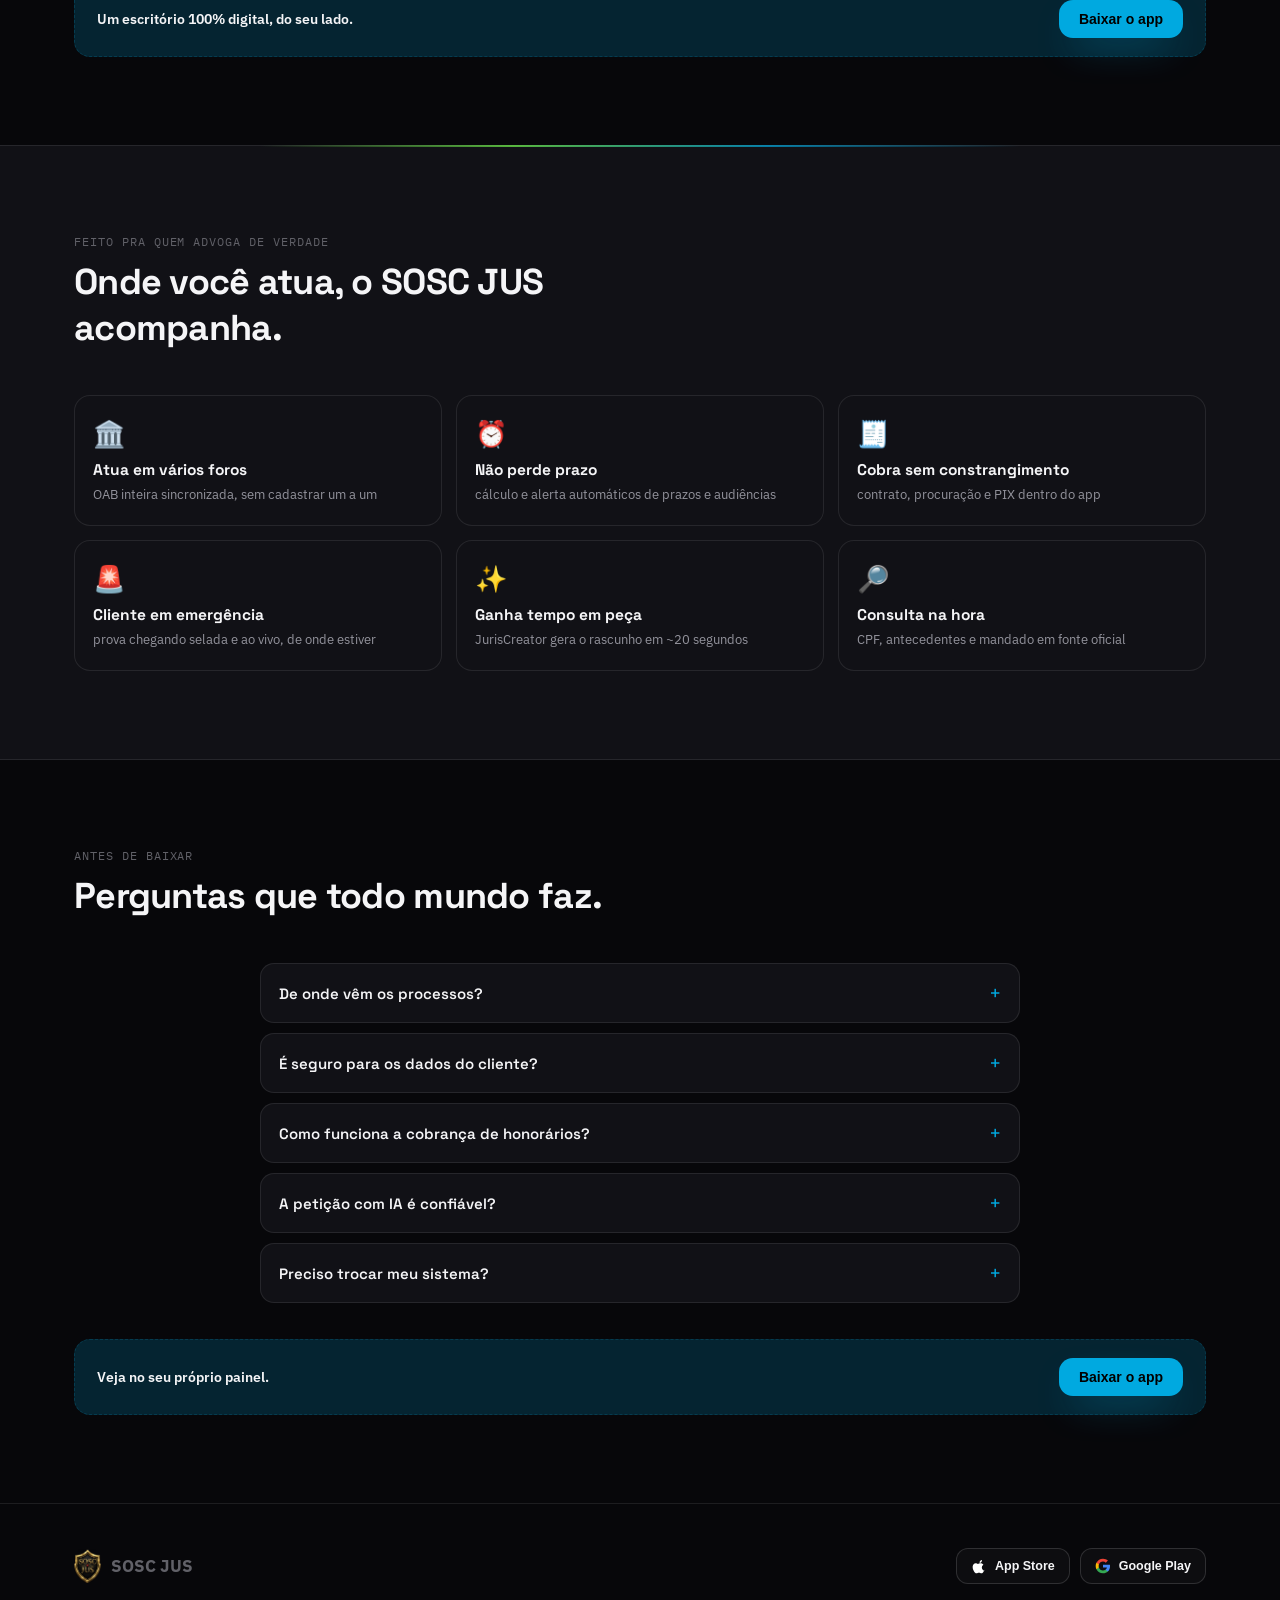
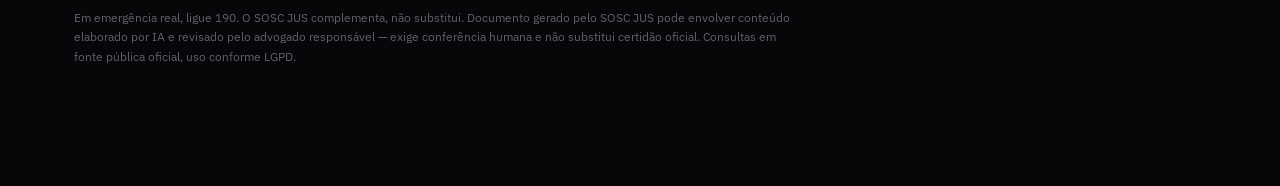
==== commit f298eabd: "update: upgrade to landing page v2 with new comparison section, FAQ, interactive demos, and v2 asset" ====
--- a/advogado.html
+++ b/advogado.html
@@ -1,6 +1,7 @@
 <!DOCTYPE html>
 <html lang="pt-BR">
 <head>
+<!-- SOSC JUS landing · build v2 (lime+miami, demo interativa) -->
 <meta name="theme-color" content="#07070a">
 <!-- Meta Pixel -->
 <script>
@@ -20,7 +21,7 @@
 <link rel="preconnect" href="https://fonts.googleapis.com">
 <link rel="preconnect" href="https://fonts.gstatic.com" crossorigin>
 <link href="https://fonts.googleapis.com/css2?family=Space+Grotesk:wght@500;600;700&family=IBM+Plex+Sans:wght@400;500;600;700&family=IBM+Plex+Mono:wght@400;500&display=swap" rel="stylesheet">
-<link rel="stylesheet" href="assets/style.css">
+<link rel="stylesheet" href="assets/style.v2.css">
 </head>
 <body data-theme="advogado">
 
@@ -45,7 +46,7 @@
     <div class="hero-grid">
       <div>
         <div class="eyebrow"><span class="dot-live"></span> Sua carteira de processos, sempre no ar</div>
-        <h1>Sua OAB. Todos os<br>seus processos. <em>Sozinhos</em>.</h1>
+        <h1>Sua OAB. Todos os<br>seus processos. <span class="duo">Sozinhos</span>.</h1>
         <p class="sub">Prazos, audiências e movimentações aparecem na tela assim que você abre o app — sem caçar processo por processo. Consulte CPF, antecedentes e mandados sem sair da conversa com o cliente.</p>
         <div class="herobtns">
           <button class="btn-primary" onclick="openStore()">
@@ -63,14 +64,13 @@
       </div>
 
       <div>
-        <div class="phone-stage">
-          <div class="phone" id="phoneSim">
-            <div class="phone-progress"></div>
-            <div class="phone-screens"></div>
-            <div class="phone-tap-hint">👆 toque pra navegar</div>
+        <div class="demo-wrap">
+          <div class="demo-phone">
+            <iframe class="demo-frame" src="demo-advogado.html" title="Demonstração interativa do SOSC JUS" scrolling="no" loading="lazy"></iframe>
+            <button class="demo-dl" onclick="openStore()" aria-label="Baixar o app"><svg viewBox="0 0 24 24" fill="currentColor"><path d="M12 3a1 1 0 011 1v9.6l3-3a1 1 0 111.4 1.4l-4.7 4.7a1 1 0 01-1.4 0L6.6 12a1 1 0 011.4-1.4l3 3V4a1 1 0 011-1zM5 19a1 1 0 011-1h12a1 1 0 110 2H6a1 1 0 01-1-1z"/></svg>Baixar</button>
           </div>
-        </div>
-        <p class="phone-caption" id="phoneSimCaption"></p>
+          <div class="demo-badge"><span class="dot-live"></span> Demonstração real · toque e use (dados de exemplo)</div>
+        </div>
       </div>
     </div>
 
@@ -82,6 +82,8 @@
     </div>
   </div>
 </section>
+
+
 
 <!-- ============ CONEXÃO PAINEL-A-PAINEL ============ -->
 <section>
@@ -92,16 +94,16 @@
       <p>O SOSC JUS conecta os dois painéis. O cliente aciona os 3 toques, você já ouve o áudio ao vivo e vê a localização. O processo dele se movimenta, você é avisado junto — sem esperar ele te contar.</p>
       <div class="cx">
         <div class="cx-node user">
-          <div class="cx-ic"><svg viewBox="0 0 24 24" fill="currentColor" fill-rule="evenodd" width="31" height="31" style="width:31px; height:31px;"><circle cx="9" cy="6.4" r="3.3"/><path d="M9 12.7c-3.5 0-6.3 2.8-6.3 6.2 0 .4 0 .9.1 1.3h9.8c-.4-.8-.6-1.6-.6-2.5 0-1.8.8-3.4 2-4.5-1.4-.9-3-1.4-4.7-1.4-.1 0-.2 0-.3 0Z"/><path d="M18 12.3c-2.2 0-3.9 1.7-3.9 3.8 0 2.7 3.9 6.1 3.9 6.1s3.9-3.4 3.9-6.1c0-2.1-1.7-3.8-3.9-3.8Zm0 2.3a1.5 1.5 0 1 0 0 3 1.5 1.5 0 0 0 0-3Z"/></svg></div>
+          <div class="cx-ic"><svg viewBox="0 0 24 24" fill="currentColor" fill-rule="evenodd"><circle cx="9" cy="6.4" r="3.3"/><path d="M9 12.7c-3.5 0-6.3 2.8-6.3 6.2 0 .4 0 .9.1 1.3h9.8c-.4-.8-.6-1.6-.6-2.5 0-1.8.8-3.4 2-4.5-1.4-.9-3-1.4-4.7-1.4-.1 0-.2 0-.3 0Z"/><path d="M18 12.3c-2.2 0-3.9 1.7-3.9 3.8 0 2.7 3.9 6.1 3.9 6.1s3.9-3.4 3.9-6.1c0-2.1-1.7-3.8-3.9-3.8Zm0 2.3a1.5 1.5 0 1 0 0 3 1.5 1.5 0 0 0 0-3Z"/></svg></div>
           <div class="cx-name">Seu cliente, na rua</div>
           <div class="cx-sub">prova selada + processos monitorados</div>
         </div>
         <div class="cx-link">
           <div class="cx-wire"><span class="cx-dot"></span></div>
-          <div class="cx-badge"><svg viewBox="0 0 24 24" fill="none" stroke="currentColor" stroke-width="1.8" stroke-linecap="round" stroke-linejoin="round" width="13" height="13" style="width:13px; height:13px;"><rect x="5" y="11" width="14" height="9" rx="2"/><path d="M8 11V8a4 4 0 0 1 8 0v3"/></svg><span>conexão criptografada</span></div>
+          <div class="cx-badge"><svg viewBox="0 0 24 24" fill="none" stroke="currentColor" stroke-width="1.8" stroke-linecap="round" stroke-linejoin="round"><rect x="5" y="11" width="14" height="9" rx="2"/><path d="M8 11V8a4 4 0 0 1 8 0v3"/></svg><span>conexão criptografada</span></div>
         </div>
         <div class="cx-node office">
-          <div class="cx-ic"><svg viewBox="0 0 24 24" fill="none" stroke="currentColor" stroke-width="1.6" stroke-linecap="round" stroke-linejoin="round" width="31" height="31" style="width:31px; height:31px;"><rect x="6.3" y="2.5" width="11.4" height="19" rx="2.6"/><path d="M10.4 19.2h3.2"/><path d="M12 7v6.6M9.3 13.6h5.4"/><path d="M9 8.5h6"/><path d="M9 8.5 7.8 11.1h2.4L9 8.5Z"/><path d="M15 8.5 13.8 11.1h2.4L15 8.5Z"/></svg></div>
+          <div class="cx-ic"><svg viewBox="0 0 24 24" fill="none" stroke="currentColor" stroke-width="1.6" stroke-linecap="round" stroke-linejoin="round"><rect x="6.3" y="2.5" width="11.4" height="19" rx="2.6"/><path d="M10.4 19.2h3.2"/><path d="M12 7v6.6M9.3 13.6h5.4"/><path d="M9 8.5h6"/><path d="M9 8.5 7.8 11.1h2.4L9 8.5Z"/><path d="M15 8.5 13.8 11.1h2.4L15 8.5Z"/></svg></div>
           <div class="cx-name">Seu escritório digital</div>
           <div class="cx-sub">você atende de onde estiver</div>
         </div>
@@ -277,6 +279,41 @@
   <div class="wrap">
     <div class="eyebrow" style="margin:0 auto 20px;"><span class="dot-live"></span> Prova digital + conexão jurídica</div>
     <h2 style="max-width:680px; margin:0 auto; font-size:clamp(22px,3vw,32px);">Um ecossistema que não deixa nada passar — nem na prova, nem no processo.</h2>
+  </div>
+</section>
+
+
+
+<!-- ============ COMPARATIVO ============ -->
+<section>
+  <div class="wrap">
+    <div class="sec-head">
+      <div class="sec-eyebrow">Por que trocar o jeito antigo</div>
+      <h2>Do jeito tradicional × com SOSC JUS.</h2>
+      <p>Caçar processo, calcular prazo na mão e cobrar honorário no susto ficou no passado.</p>
+    </div>
+    <div class="cmp">
+      <div class="cmp-row cmp-head"><div>Recurso</div><div>Do jeito tradicional</div><div>SOSC JUS</div></div>
+      <div class="cmp-row"><div>Todos os processos pela OAB, sozinhos</div><div class="no">✕</div><div class="yes">✓</div></div><div class="cmp-row"><div>Prazos e audiências calculados automaticamente</div><div class="no">✕</div><div class="yes">✓</div></div><div class="cmp-row"><div>Prova do cliente selada e ao vivo</div><div class="no">✕</div><div class="yes">✓</div></div><div class="cmp-row"><div>Contrato e procuração assinados no app</div><div class="no">✕</div><div class="yes">✓</div></div><div class="cmp-row"><div>CPF, antecedentes e mandado no painel</div><div class="no">✕</div><div class="yes">✓</div></div><div class="cmp-row"><div>Petição inicial com IA em segundos</div><div class="no">✕</div><div class="yes">✓</div></div>
+    </div>
+    <div class="section-cta"><span>Um escritório 100% digital, do seu lado.</span><button class="btn-primary" onclick="openStore()">Baixar o app</button></div>
+  </div>
+</section>
+
+<!-- ============ PARA QUEM É ============ -->
+<section class="section-alt">
+  <div class="wrap">
+    <div class="sec-head"><div class="sec-eyebrow">Feito pra quem advoga de verdade</div><h2>Onde você atua, o SOSC JUS acompanha.</h2></div>
+    <div class="usecases"><div class="uc"><span>🏛️</span><b>Atua em vários foros</b><p>OAB inteira sincronizada, sem cadastrar um a um</p></div><div class="uc"><span>⏰</span><b>Não perde prazo</b><p>cálculo e alerta automáticos de prazos e audiências</p></div><div class="uc"><span>🧾</span><b>Cobra sem constrangimento</b><p>contrato, procuração e PIX dentro do app</p></div><div class="uc"><span>🚨</span><b>Cliente em emergência</b><p>prova chegando selada e ao vivo, de onde estiver</p></div><div class="uc"><span>✨</span><b>Ganha tempo em peça</b><p>JurisCreator gera o rascunho em ~20 segundos</p></div><div class="uc"><span>🔎</span><b>Consulta na hora</b><p>CPF, antecedentes e mandado em fonte oficial</p></div></div>
+  </div>
+</section>
+
+<!-- ============ FAQ ============ -->
+<section>
+  <div class="wrap">
+    <div class="sec-head"><div class="sec-eyebrow">Antes de baixar</div><h2>Perguntas que todo mundo faz.</h2></div>
+    <div class="faq"><details><summary>De onde vêm os processos?</summary><p>Da sua OAB, sincronizada com os tribunais — capa e movimentações, sem cadastrar um por um.</p></details><details><summary>É seguro para os dados do cliente?</summary><p>Criptografia AES-256, nuvem, acesso restrito e sigilo profissional. Conforme a LGPD.</p></details><details><summary>Como funciona a cobrança de honorários?</summary><p>Você cadastra sua chave PIX e envia contrato + procuração pelo app, com assinatura do cliente.</p></details><details><summary>A petição com IA é confiável?</summary><p>O JurisCreator gera um rascunho em segundos — sempre com conferência e revisão do advogado responsável. Não substitui sua análise.</p></details><details><summary>Preciso trocar meu sistema?</summary><p>Não. O SOSC JUS roda no seu celular, do seu lado, sem migrar nada.</p></details></div>
+    <div class="section-cta"><span>Veja no seu próprio painel.</span><button class="btn-primary" onclick="openStore()">Baixar o app</button></div>
   </div>
 </section>
 
@@ -346,7 +383,7 @@
   <button class="btn-primary" onclick="openStore()" style="padding:12px 18px; font-size:14px;">Baixar</button>
 </div>
 
-<script src="assets/app.js"></script>
+<script src="assets/app.v2.js"></script>
 <script>
   const NOTE_HOME = 'Card visível no painel da tela inicial (veja acima no simulador).';
 
--- a/assets/style.v2.css
+++ b/assets/style.v2.css
@@ -0,0 +1,570 @@
+/* SOSC JUS — landing (3 páginas) — estilos compartilhados */
+:root{
+  --ink:#07070a;
+  --panel:#111116;
+  --panel-2:#17171e;
+  --hair: rgba(255,255,255,0.09);
+  --lime:#72F84C;
+  --lime-dim: rgba(114,248,76,0.15);
+  --miami:#00A9E0;
+  --miami-dim: rgba(0,169,224,0.18);
+  --gold:#D8A631;
+  --text:#F5F5F7;
+  --muted:#93939c;
+  --muted-2:#616168;
+  --radius: 18px;
+}
+*{box-sizing:border-box;}
+html{scroll-behavior:smooth;}
+body{
+  margin:0; background:var(--ink); color:var(--text);
+  font-family:'IBM Plex Sans', sans-serif;
+  -webkit-font-smoothing:antialiased;
+  overflow-x:hidden;
+}
+h1,h2,h3,.display{ font-family:'Space Grotesk', sans-serif; letter-spacing:-0.02em; }
+.mono{ font-family:'IBM Plex Mono', monospace; }
+a{color:inherit;}
+::selection{ background:var(--lime); color:#000; }
+:focus-visible{ outline:2px solid var(--lime); outline-offset:2px; }
+
+/* tema por página: body[data-theme="usuario"|"advogado"] escolhe a cor de destaque */
+body[data-theme="usuario"]  { --accent: var(--lime);  --accent-dim: var(--lime-dim); }
+body[data-theme="advogado"] { --accent: var(--miami); --accent-dim: var(--miami-dim); }
+body[data-theme="chooser"]  { --accent: var(--lime);  --accent-dim: var(--lime-dim); }
+
+.wrap{ max-width:1180px; margin:0 auto; padding:0 24px; }
+section{ padding:88px 0; }
+@media (max-width:720px){ section{ padding:56px 0; } }
+
+/* ---------- nav ---------- */
+header{
+  position:sticky; top:0; z-index:50;
+  background:rgba(7,7,10,0.82); backdrop-filter:blur(14px);
+  border-bottom:1px solid var(--hair);
+}
+.nav{ display:flex; align-items:center; justify-content:space-between; gap:16px; padding:14px 24px; max-width:1180px; margin:0 auto; }
+.brand{ display:flex; align-items:center; gap:10px; font-weight:700; font-size:17px; white-space:nowrap; text-decoration:none; }
+.brand img{ height:34px; width:auto; }
+.navlinks{ display:flex; align-items:center; gap:6px; background:var(--panel); border:1px solid var(--hair); border-radius:999px; padding:4px; }
+.navlinks a{
+  font-family:'IBM Plex Sans'; font-weight:600; font-size:13.5px; padding:9px 16px; border-radius:999px;
+  text-decoration:none; color:var(--muted); white-space:nowrap; transition:.2s ease;
+}
+.navlinks a.active{ background:var(--accent); color:#04120a; }
+body[data-theme="advogado"] .navlinks a.active{ color:#04141a; }
+.navcta{
+  display:inline-flex; align-items:center; gap:8px; background:var(--accent); color:#000;
+  font-weight:700; font-size:13.5px; padding:10px 16px; border-radius:999px; text-decoration:none;
+  white-space:nowrap; transition: transform .15s ease; border:none; cursor:pointer;
+}
+.navcta:hover{ transform:translateY(-1px); }
+.navcta svg{ width:15px; height:15px; }
+
+/* ---------- hero shared ---------- */
+.hero{ padding-top:64px; padding-bottom:40px; position:relative; }
+.eyebrow{
+  display:inline-flex; align-items:center; gap:8px; font-family:'IBM Plex Mono'; font-size:12px;
+  letter-spacing:.08em; text-transform:uppercase; color:var(--accent); border:1px solid var(--accent-dim);
+  background:var(--accent-dim); padding:6px 12px; border-radius:999px; margin-bottom:22px;
+}
+.dot-live{ width:7px; height:7px; border-radius:50%; background:var(--accent); animation:pulse 1.6s infinite; flex-shrink:0; }
+@keyframes pulse{ 0%,100%{opacity:1;} 50%{opacity:.35;} }
+.hero h1{ font-size:clamp(32px,5vw,58px); line-height:1.05; margin:0 0 22px; font-weight:700; }
+.hero h1 em{ font-style:normal; color:var(--accent); }
+.hero p.sub{ font-size:17.5px; line-height:1.6; color:var(--muted); max-width:520px; margin:0 0 34px; }
+.herobtns{ display:flex; gap:14px; flex-wrap:wrap; }
+.btn-primary{
+  display:inline-flex; align-items:center; gap:10px; background:var(--accent); color:#000; font-weight:700;
+  font-size:15.5px; padding:15px 26px; border-radius:14px; text-decoration:none; border:none; cursor:pointer;
+  transition:transform .15s ease;
+}
+.btn-primary:hover{ transform:translateY(-2px); }
+.btn-ghost{
+  display:inline-flex; align-items:center; gap:10px; background:transparent; color:var(--text); font-weight:600;
+  font-size:15px; padding:14px 22px; border-radius:14px; text-decoration:none; border:1px solid var(--hair); cursor:pointer;
+}
+.btn-ghost:hover{ border-color:rgba(255,255,255,.25); }
+
+.hero-grid{ display:grid; grid-template-columns:1.1fr 0.9fr; gap:40px; align-items:center; }
+@media (max-width:860px){ .hero-grid{ grid-template-columns:1fr; } }
+
+/* ---------- PHONE SIMULATOR (novo) ---------- */
+.phone-stage{ display:flex; justify-content:center; }
+.phone{
+  position:relative; width:270px; height:552px; border-radius:44px; background:#000;
+  border:10px solid #1b1b1f; box-shadow:0 30px 70px rgba(0,0,0,.55), 0 0 0 1px rgba(255,255,255,.05);
+  overflow:hidden; cursor:pointer; user-select:none; flex-shrink:0;
+}
+.phone::before{ /* notch */
+  content:''; position:absolute; top:0; left:50%; transform:translateX(-50%); width:120px; height:22px;
+  background:#1b1b1f; border-radius:0 0 16px 16px; z-index:5;
+}
+.phone-screens{ position:relative; width:100%; height:100%; }
+.phone-screens img{
+  position:absolute; inset:0; width:100%; height:100%; object-fit:cover; object-position:top;
+  opacity:0; transition:opacity .28s ease;
+}
+.phone-screens img.active{ opacity:1; }
+.phone-progress{ position:absolute; top:8px; left:10px; right:10px; display:flex; gap:4px; z-index:6; }
+.phone-progress .bar{ flex:1; height:3px; border-radius:3px; background:rgba(255,255,255,.25); overflow:hidden; }
+.phone-progress .bar i{ display:block; height:100%; width:0%; background:var(--accent); }
+.phone-progress .bar.done i{ width:100%; }
+.phone-tap-hint{
+  position:absolute; bottom:14px; left:50%; transform:translateX(-50%); z-index:6;
+  background:rgba(0,0,0,.55); border:1px solid rgba(255,255,255,.18); backdrop-filter:blur(6px);
+  color:#fff; font-size:11.5px; font-weight:600; padding:7px 13px; border-radius:999px;
+  display:flex; align-items:center; gap:6px; pointer-events:none; animation:hintfade 2.6s ease infinite;
+}
+@keyframes hintfade{ 0%,100%{opacity:.9;} 50%{opacity:.35;} }
+.phone-caption{ text-align:center; margin-top:20px; font-size:13.5px; color:var(--muted); min-height:20px; }
+.phone-caption b{ color:var(--text); }
+
+/* ---------- ticker ---------- */
+.ticker-shell{
+  margin-top:44px; border:1px solid var(--hair); background:linear-gradient(180deg, var(--panel), var(--ink));
+  border-radius:var(--radius); overflow:hidden; position:relative;
+}
+.ticker-head{
+  display:flex; align-items:center; gap:10px; padding:14px 20px; border-bottom:1px solid var(--hair);
+  font-family:'IBM Plex Mono'; font-size:12px; color:var(--muted); letter-spacing:.06em; text-transform:uppercase;
+}
+.ticker-track-wrap{ overflow:hidden; padding:18px 0; -webkit-mask-image:linear-gradient(90deg,transparent,#000 6%,#000 94%,transparent); mask-image:linear-gradient(90deg,transparent,#000 6%,#000 94%,transparent); }
+.ticker-track{ display:flex; gap:14px; width:max-content; animation:scroll 32s linear infinite; padding:0 14px; }
+.ticker-track:hover{ animation-play-state:paused; }
+@keyframes scroll{ from{transform:translateX(0);} to{transform:translateX(-50%);} }
+.ticker-item{
+  flex:0 0 auto; display:flex; align-items:center; gap:10px; background:var(--panel-2); border:1px solid var(--hair);
+  border-radius:12px; padding:12px 16px; font-size:13.5px; white-space:nowrap;
+}
+.ticker-item .tag{ font-family:'IBM Plex Mono'; font-size:10.5px; color:var(--accent); border:1px solid var(--accent-dim); background:var(--accent-dim); padding:2px 8px; border-radius:999px; }
+.ticker-item .cnj{ color:var(--muted-2); font-family:'IBM Plex Mono'; font-size:11.5px; }
+
+/* ---------- section headers ---------- */
+.sec-head{ max-width:640px; margin:0 0 44px; }
+.sec-eyebrow{ font-family:'IBM Plex Mono'; font-size:12px; letter-spacing:.08em; text-transform:uppercase; color:var(--muted-2); margin-bottom:10px; }
+.sec-head h2{ font-size:clamp(24px,3.2vw,36px); margin:0 0 12px; font-weight:700; }
+.sec-head p{ color:var(--muted); font-size:15.5px; line-height:1.6; margin:0; }
+
+/* ---------- tool grid ---------- */
+.toolgrid{ display:grid; grid-template-columns:repeat(3,1fr); gap:16px; }
+@media (max-width:900px){ .toolgrid{ grid-template-columns:repeat(2,1fr); } }
+@media (max-width:600px){ .toolgrid{ grid-template-columns:1fr; } }
+.toolcard{
+  text-align:left; cursor:pointer; background:var(--panel); border:1px solid var(--hair); border-radius:var(--radius);
+  padding:22px; display:flex; flex-direction:column; gap:14px; transition:.18s ease; position:relative; color:var(--text);
+  width:100%; font-family:inherit;
+}
+.toolcard:hover{ border-color:var(--accent); transform:translateY(-3px); background:var(--panel-2); }
+.toolcard .icon{
+  width:44px; height:44px; border-radius:12px; background:var(--accent-dim); border:1px solid var(--accent-dim);
+  display:flex; align-items:center; justify-content:center; font-size:20px;
+}
+.toolcard h3{ font-size:16px; margin:0; font-weight:600; font-family:'IBM Plex Sans'; }
+.toolcard p{ font-size:13.5px; color:var(--muted); line-height:1.5; margin:0; flex:1; }
+.toolcard .see{ font-size:12.5px; color:var(--accent); font-weight:600; display:flex; align-items:center; gap:6px; }
+.toolcard .see svg{ width:13px; height:13px; transition:transform .15s ease; }
+.toolcard:hover .see svg{ transform:translateX(3px); }
+
+.chiprow{ display:flex; flex-wrap:wrap; gap:10px; margin-top:26px; }
+.chip{
+  font-size:13px; color:var(--muted); border:1px solid var(--hair); background:var(--panel); padding:9px 14px;
+  border-radius:999px;
+}
+.chip b{ color:var(--text); font-weight:600; }
+
+/* ---------- modal ---------- */
+.modal-backdrop{
+  position:fixed; inset:0; background:rgba(4,4,6,0.78); backdrop-filter:blur(6px); z-index:100;
+  display:none; align-items:flex-end; justify-content:center; padding:0;
+}
+.modal-backdrop.open{ display:flex; }
+@media (min-width:760px){ .modal-backdrop{ align-items:center; padding:24px; } }
+.modal{
+  background:var(--panel); border:1px solid var(--hair); border-radius:24px 24px 0 0; width:100%; max-width:880px;
+  max-height:92vh; overflow-y:auto; position:relative; animation:slideup .25s ease;
+}
+@media (min-width:760px){ .modal{ border-radius:24px; } }
+@keyframes slideup{ from{ transform:translateY(24px); opacity:0;} to{ transform:translateY(0); opacity:1; } }
+.modal-inner{ display:grid; grid-template-columns:280px 1fr; gap:0; }
+@media (max-width:700px){ .modal-inner{ grid-template-columns:1fr; } }
+.modal-shot{ background:#000; display:flex; align-items:center; justify-content:center; padding:28px 20px; border-right:1px solid var(--hair); }
+@media (max-width:700px){ .modal-shot{ border-right:none; border-bottom:1px solid var(--hair); padding:24px; } }
+.modal-shot img{ width:100%; max-width:220px; border-radius:22px; border:1px solid rgba(255,255,255,.12); }
+.modal-body{ padding:32px 30px; }
+.modal-close{
+  position:absolute; top:16px; right:16px; width:36px; height:36px; border-radius:50%; border:1px solid var(--hair);
+  background:var(--panel-2); color:var(--text); font-size:18px; cursor:pointer; display:flex; align-items:center; justify-content:center;
+  z-index:2;
+}
+.modal-eyebrow{ font-family:'IBM Plex Mono'; font-size:11.5px; color:var(--accent); text-transform:uppercase; letter-spacing:.06em; margin-bottom:10px; }
+.modal h3{ font-size:23px; margin:0 0 14px; }
+.modal p{ color:var(--muted); font-size:15px; line-height:1.65; margin:0 0 24px; }
+.modal .btn-primary{ width:100%; justify-content:center; }
+.modal .fallback-note{ font-size:12px; color:var(--muted-2); margin:-14px 0 20px; }
+
+/* ---------- footer sticky CTA ---------- */
+.stickycta{
+  position:fixed; left:16px; right:16px; bottom:16px; z-index:60;
+  background:var(--panel); border:1px solid var(--accent); border-radius:18px; padding:14px 18px;
+  display:flex; align-items:center; justify-content:space-between; gap:14px; box-shadow:0 12px 40px rgba(0,0,0,.5);
+  transform:translateY(140%); transition:transform .35s cubic-bezier(.2,.9,.3,1.2);
+  max-width:640px; margin:0 auto;
+}
+.stickycta.show{ transform:translateY(0); }
+.stickycta.nudge{ animation:nudge .6s ease; }
+@keyframes nudge{ 0%,100%{ transform:translateY(0) scale(1);} 30%{ transform:translateY(0) scale(1.035);} }
+.stickycta .msg{ font-size:13.5px; font-weight:600; line-height:1.3; }
+.stickycta .msg span{ display:block; color:var(--muted); font-weight:400; font-size:12px; margin-top:2px; }
+
+footer{ border-top:1px solid var(--hair); padding:44px 0 120px; color:var(--muted-2); font-size:13px; }
+footer .foot-row{ display:flex; justify-content:space-between; flex-wrap:wrap; gap:16px; align-items:center; }
+.disclaimer{ margin-top:24px; font-size:12px; color:var(--muted-2); line-height:1.6; max-width:720px; }
+
+.storebtns{ display:flex; gap:10px; flex-wrap:wrap; }
+.storebadge{
+  display:inline-flex; align-items:center; gap:8px; border:1px solid var(--hair); background:var(--panel-2);
+  padding:9px 14px; border-radius:12px; font-size:12.5px; font-weight:600; text-decoration:none; color:var(--text);
+  cursor:pointer;
+}
+.storebadge svg{ width:16px; height:16px; }
+.storebadge.big{ padding:19px 32px; border-radius:16px; font-size:17.5px; font-weight:700; gap:12px; }
+.storebadge.big svg{ width:24px; height:24px; }
+
+.section-alt{ background:var(--panel); border-top:1px solid var(--hair); border-bottom:1px solid var(--hair); }
+
+/* ---------- chooser page ---------- */
+.choosegrid{ display:grid; grid-template-columns:1fr 1fr; gap:22px; margin-top:12px; }
+@media (max-width:760px){ .choosegrid{ grid-template-columns:1fr; } }
+.choosecard{
+  display:block; text-decoration:none; color:var(--text); border-radius:24px; border:1px solid var(--hair);
+  padding:36px 32px; position:relative; overflow:hidden; transition:.2s ease; background:var(--panel);
+}
+.choosecard.c-usuario:hover{ border-color:var(--lime); transform:translateY(-4px); }
+.choosecard.c-advogado:hover{ border-color:var(--miami); transform:translateY(-4px); }
+.choosecard .cc-icon{ font-size:34px; margin-bottom:18px; display:block; }
+.choosecard h3{ font-size:26px; margin:0 0 10px; }
+.choosecard p{ color:var(--muted); font-size:15px; line-height:1.55; margin:0 0 22px; max-width:380px; }
+.choosecard .cc-cta{ display:inline-flex; align-items:center; gap:8px; font-weight:700; font-size:14.5px; }
+.choosecard.c-usuario .cc-cta{ color:var(--lime); }
+.choosecard.c-advogado .cc-cta{ color:var(--miami); }
+.choosecard .cc-tags{ display:flex; flex-wrap:wrap; gap:8px; margin-bottom:20px; }
+.choosecard .cc-tags span{ font-size:11.5px; color:var(--muted); border:1px solid var(--hair); padding:4px 10px; border-radius:999px; }
+
+.direct-download{
+  margin-top:52px; border:1px solid var(--hair); border-radius:20px; padding:26px 30px; background:var(--panel);
+  display:flex; align-items:center; justify-content:space-between; gap:20px; flex-wrap:wrap;
+}
+.direct-download .dd-text b{ display:block; font-size:15.5px; margin-bottom:4px; }
+.direct-download .dd-text span{ color:var(--muted); font-size:13px; }
+
+/* ---------- store badges com marca colorida (Google multicolor + Apple) ---------- */
+.storebadge.brandcolor{ background:#0d0d10; border-color:rgba(255,255,255,.14); }
+.storebadge.brandcolor:hover{ border-color:rgba(255,255,255,.3); transform:translateY(-2px); }
+
+/* ---------- conexão painel-a-painel (a inovação principal) ---------- */
+.connect-banner{
+  border:1px solid var(--accent); background:linear-gradient(135deg, var(--accent-dim), transparent 60%), var(--panel);
+  border-radius:26px; padding:40px; margin-top:8px; position:relative; overflow:hidden;
+}
+.connect-banner .cb-eyebrow{ font-family:'IBM Plex Mono'; font-size:11.5px; letter-spacing:.08em; text-transform:uppercase; color:var(--accent); margin-bottom:14px; }
+.connect-banner h2{ font-size:clamp(24px,3vw,32px); margin:0 0 14px; max-width:640px; }
+.connect-banner p{ color:var(--muted); font-size:15px; line-height:1.65; max-width:600px; margin:0 0 32px; }
+.connect-diagram{ display:flex; align-items:center; justify-content:center; gap:0; flex-wrap:wrap; }
+.cd-panel{
+  width:200px; background:var(--panel-2); border:1px solid var(--hair); border-radius:16px; padding:18px;
+  display:flex; flex-direction:column; gap:8px;
+}
+.cd-panel .cd-title{ font-size:12.5px; font-weight:700; color:var(--text); display:flex; align-items:center; gap:6px; }
+.cd-panel .cd-row{ height:9px; border-radius:4px; background:rgba(255,255,255,.08); }
+.cd-panel .cd-row.accent{ background:var(--accent-dim); width:70%; }
+.cd-link{
+  width:90px; display:flex; align-items:center; justify-content:center; position:relative; flex-shrink:0;
+  padding: 0 6px;
+}
+@media (max-width:640px){ .cd-link{ transform:rotate(90deg); width:100%; height:60px; } }
+.cd-link .line{ height:2px; width:100%; background:repeating-linear-gradient(90deg, var(--accent) 0 6px, transparent 6px 12px); position:relative; }
+.cd-link .pulse{ position:absolute; top:50%; left:0; width:8px; height:8px; margin-top:-4px; border-radius:50%; background:var(--accent); animation:travel 2.2s linear infinite; box-shadow:0 0 12px var(--accent); }
+@keyframes travel{ 0%{ left:0%; opacity:0;} 10%{opacity:1;} 90%{opacity:1;} 100%{ left:100%; opacity:0;} }
+
+/* ---------- SOS — 3 toques, aprofundado ---------- */
+.sos-block{ display:grid; grid-template-columns:1fr 1fr; gap:44px; align-items:center; }
+@media (max-width:860px){ .sos-block{ grid-template-columns:1fr; } }
+.sos-steps{ display:flex; flex-direction:column; gap:0; }
+.sos-step{ display:flex; gap:16px; padding:18px 0; border-bottom:1px solid var(--hair); }
+.sos-step:last-child{ border-bottom:none; }
+.sos-step .ss-num{
+  flex-shrink:0; width:34px; height:34px; border-radius:10px; background:var(--accent-dim); border:1px solid var(--accent-dim);
+  color:var(--accent); font-weight:700; font-size:13px; display:flex; align-items:center; justify-content:center; font-family:'IBM Plex Mono';
+}
+.sos-step h4{ margin:0 0 6px; font-size:15.5px; }
+.sos-step p{ margin:0; color:var(--muted); font-size:13.8px; line-height:1.55; }
+
+/* --- demo de 3 estados (toque / gravando / selada), dentro do bezel de celular --- */
+.sos-demo-stage{ display:flex; justify-content:center; }
+.sos-demo{
+  position:relative; width:270px; height:552px; border-radius:44px; background:#000;
+  border:10px solid #1b1b1f; box-shadow:0 30px 70px rgba(0,0,0,.55), 0 0 0 1px rgba(255,255,255,.05);
+  overflow:hidden; cursor:pointer; user-select:none; flex-shrink:0;
+}
+.sos-demo::before{
+  content:''; position:absolute; top:0; left:50%; transform:translateX(-50%); width:120px; height:22px;
+  background:#1b1b1f; border-radius:0 0 16px 16px; z-index:5;
+}
+.sos-demo-progress{ position:absolute; top:8px; left:10px; right:10px; display:flex; gap:4px; z-index:6; }
+.sos-demo-progress .bar{ flex:1; height:3px; border-radius:3px; background:rgba(255,255,255,.25); overflow:hidden; }
+.sos-demo-progress .bar i{ display:block; height:100%; width:0%; background:#E01E37; }
+.sos-demo-progress .bar.done i{ width:100%; }
+.sos-state{
+  position:absolute; inset:0; display:flex; flex-direction:column; align-items:center; justify-content:center;
+  padding:40px 22px; opacity:0; transition:opacity .3s ease; text-align:center;
+}
+.sos-state.active{ opacity:1; }
+.sos-state.full-image{ padding:0; }
+.sos-state.full-image img{ position:absolute; inset:0; width:100%; height:100%; object-fit:cover; object-position:top; }
+
+/* estado 1 — toque */
+.sos-state.s1{ background:radial-gradient(circle at 50% 40%, rgba(224,30,55,.22), transparent 65%), #000; }
+.sos-state.s1 img{ width:150px; filter:drop-shadow(0 0 30px rgba(224,30,55,.55)); animation:sospulse 1.7s infinite; }
+@keyframes sospulse{ 0%,100%{ transform:scale(1);} 50%{ transform:scale(1.045);} }
+.sos-state.s1 .sos-caption{ margin-top:26px; }
+
+/* estado 2 — gravando ao vivo */
+.sos-state.s2{ background:#0a0a0d; }
+.sos-live-badge{
+  display:inline-flex; align-items:center; gap:6px; background:rgba(224,30,55,.18); border:1px solid rgba(224,30,55,.5);
+  color:#ff6b7a; font-family:'IBM Plex Mono'; font-size:11px; font-weight:700; letter-spacing:.06em; padding:5px 12px;
+  border-radius:999px; margin-bottom:22px;
+}
+.sos-live-dot{ width:6px; height:6px; border-radius:50%; background:#E01E37; animation:pulse 1s infinite; }
+.sos-wave{ display:flex; align-items:center; gap:3px; height:44px; margin-bottom:18px; }
+.sos-wave i{ width:4px; border-radius:3px; background:#E01E37; animation:wave 1.1s ease-in-out infinite; }
+.sos-wave i:nth-child(1){ height:14px; animation-delay:0s; } .sos-wave i:nth-child(2){ height:30px; animation-delay:.1s; }
+.sos-wave i:nth-child(3){ height:44px; animation-delay:.2s; } .sos-wave i:nth-child(4){ height:22px; animation-delay:.3s; }
+.sos-wave i:nth-child(5){ height:38px; animation-delay:.4s; } .sos-wave i:nth-child(6){ height:16px; animation-delay:.5s; }
+.sos-wave i:nth-child(7){ height:32px; animation-delay:.6s; } .sos-wave i:nth-child(8){ height:12px; animation-delay:.7s; }
+@keyframes wave{ 0%,100%{ transform:scaleY(0.4);} 50%{ transform:scaleY(1);} }
+.sos-timer{ font-family:'IBM Plex Mono'; font-size:26px; font-weight:600; color:#fff; margin-bottom:16px; }
+.sos-gps{ display:flex; align-items:center; gap:6px; font-family:'IBM Plex Mono'; font-size:11.5px; color:var(--muted); margin-bottom:22px; }
+.sos-live-note{ font-size:12.5px; color:var(--muted); line-height:1.5; max-width:190px; }
+.sos-live-note b{ color:#fff; }
+
+/* estado 3 — prova selada */
+.sos-state.s3{ background:radial-gradient(circle at 50% 35%, rgba(50,215,75,.16), transparent 65%), #000; }
+.sos-seal-check{
+  width:56px; height:56px; border-radius:50%; background:rgba(50,215,75,.14); border:1.5px solid rgba(50,215,75,.55);
+  display:flex; align-items:center; justify-content:center; font-size:26px; color:#32D74B; margin-bottom:18px;
+}
+.sos-state.s3 h4{ color:#fff; font-size:17px; margin:0 0 6px; }
+.sos-hash{
+  font-family:'IBM Plex Mono'; font-size:11px; color:#32D74B; background:rgba(50,215,75,.08); border:1px solid rgba(50,215,75,.25);
+  padding:6px 12px; border-radius:8px; margin:10px 0 16px; letter-spacing:.02em;
+}
+.sos-seal-badges{ display:flex; flex-wrap:wrap; gap:6px; justify-content:center; }
+.sos-seal-badges span{
+  font-family:'IBM Plex Mono'; font-size:9.5px; color:var(--muted); border:1px solid var(--hair); padding:3px 8px; border-radius:999px;
+}
+
+.sos-caption{ text-align:center; margin-top:20px; font-size:13.5px; color:var(--muted); }
+.sos-caption b{ color:var(--text); }
+.sos-demo-tap{
+  position:absolute; bottom:14px; left:50%; transform:translateX(-50%); z-index:6;
+  background:rgba(0,0,0,.55); border:1px solid rgba(255,255,255,.18); backdrop-filter:blur(6px);
+  color:#fff; font-size:11px; font-weight:600; padding:6px 12px; border-radius:999px; pointer-events:none;
+}
+
+/* ---------- selos de segurança ---------- */
+.sealgrid{ display:grid; grid-template-columns:repeat(3,1fr); gap:14px; }
+@media (max-width:760px){ .sealgrid{ grid-template-columns:repeat(2,1fr); } }
+@media (max-width:480px){ .sealgrid{ grid-template-columns:1fr; } }
+.seal{
+  border:1px solid var(--hair); background:var(--panel); border-radius:16px; padding:20px; display:flex; gap:14px; align-items:flex-start;
+}
+.seal .seal-icon{
+  flex-shrink:0; width:38px; height:38px; border-radius:10px; background:var(--accent-dim); border:1px solid var(--accent-dim);
+  display:flex; align-items:center; justify-content:center; font-size:17px;
+}
+.seal h4{ margin:0 0 4px; font-size:14.5px; font-family:'IBM Plex Mono'; letter-spacing:-0.01em; }
+.seal p{ margin:0; font-size:12.5px; color:var(--muted); line-height:1.5; }
+
+/* ---------- highlight cards (contrato/procuração/pix) ---------- */
+.highlight-row{ display:grid; grid-template-columns:repeat(3,1fr); gap:16px; }
+@media (max-width:820px){ .highlight-row{ grid-template-columns:1fr; } }
+.highlight-card{
+  border:1px solid var(--hair); background:var(--panel); border-radius:18px; padding:24px; position:relative;
+}
+.highlight-card .hc-icon{ font-size:24px; margin-bottom:14px; display:block; }
+.highlight-card h4{ font-size:16px; margin:0 0 8px; }
+.highlight-card p{ font-size:13.5px; color:var(--muted); line-height:1.55; margin:0; }
+.highlight-card .hc-tag{
+  position:absolute; top:20px; right:20px; font-family:'IBM Plex Mono'; font-size:10px; text-transform:uppercase;
+  color:var(--accent); background:var(--accent-dim); border:1px solid var(--accent-dim); padding:3px 8px; border-radius:999px;
+}
+
+/* ---------- narrativa (parágrafos com destaque) ---------- */
+.story{ max-width:760px; }
+.story p{ font-size:16px; line-height:1.75; color:var(--muted); margin:0 0 20px; }
+.story p b{ color:var(--text); font-weight:600; }
+.story .story-highlight{
+  border-left:3px solid var(--accent); padding:4px 0 4px 20px; margin:32px 0; font-size:17px; color:var(--text); font-family:'Space Grotesk'; font-weight:500;
+}
+
+/* ---------- CTA compacto ao fim de seção (reforço de conversão) ---------- */
+.section-cta{
+  display:flex; align-items:center; justify-content:space-between; gap:16px; flex-wrap:wrap;
+  margin-top:36px; padding:18px 22px; border:1px dashed var(--accent-dim); border-radius:16px; background:var(--accent-dim);
+}
+.section-cta span{ font-size:14px; font-weight:600; color:var(--text); }
+.section-cta .btn-primary{ padding:11px 20px; font-size:14px; flex-shrink:0; }
+
+/* ---------- hero impactante: pilares + download imediato (hub) ---------- */
+.hero-pillars{
+  display:grid; grid-template-columns:repeat(4,1fr); gap:14px; max-width:900px;
+  margin:36px auto 32px;
+}
+@media (max-width:760px){ .hero-pillars{ grid-template-columns:repeat(2,1fr); gap:12px; } }
+.hp{
+  background:var(--panel); border:1px solid var(--hair); border-radius:16px; padding:18px 14px;
+  display:flex; flex-direction:column; align-items:center; gap:5px; text-align:center;
+}
+.hp .hp-ic{ font-size:26px; margin-bottom:3px; }
+.hp b{ font-size:14.5px; color:var(--text); font-family:'Space Grotesk'; }
+.hp span{ font-size:12px; color:var(--muted); line-height:1.4; }
+.hero-download{
+  display:flex; gap:14px; justify-content:center; flex-wrap:wrap; margin-top:8px;
+}
+.hero-download .storebadge{ min-width:190px; justify-content:center; }
+@media (max-width:480px){ .hero-download .storebadge{ min-width:0; width:100%; } }
+.hero-free{ text-align:center; color:var(--muted); font-size:13px; margin-top:14px; }
+.hero-free::before{ content:'✓ '; color:var(--accent); font-weight:700; }
+
+/* ---------- modal: força download com as 2 lojas ---------- */
+.modal-cta-head{ font-size:14.5px; font-weight:600; color:var(--text); margin:4px 0 14px; line-height:1.4; }
+.modal-stores{ display:flex; gap:12px; flex-wrap:wrap; }
+.modal-stores .storebadge{ flex:1; min-width:150px; justify-content:center; }
+@media (max-width:480px){ .modal-stores .storebadge{ flex:1 1 100%; } }
+
+/* ---------- mini-pilares no hero de usuário/advogado ---------- */
+.hero-mini-pillars{ display:flex; flex-wrap:wrap; gap:9px; margin-top:24px; }
+.hero-mini-pillars span{
+  font-size:12.5px; color:var(--text); background:var(--panel); border:1px solid var(--hair);
+  padding:8px 13px; border-radius:999px; font-weight:500;
+}
+
+/* ---------- chips clicáveis (levam ao download) ---------- */
+.chip-clickable{ cursor:pointer; font-family:inherit; transition:.15s ease; }
+.chip-clickable:hover{ border-color:var(--accent); color:var(--text); transform:translateY(-2px); }
+
+/* ---------- brand pop (lime + miami) : glows modernos nos CTAs ---------- */
+.btn-primary{ box-shadow:0 16px 38px -16px var(--accent); }
+.btn-primary:hover{ box-shadow:0 20px 46px -16px var(--accent); }
+.hero-download .storebadge.big,
+.direct-download .storebadge.big{ box-shadow:0 18px 44px -20px var(--accent); }
+.navcta{ box-shadow:0 10px 26px -14px var(--accent); }
+/* headline duotone helper */
+.duo{ background:linear-gradient(100deg, var(--lime), var(--miami)); -webkit-background-clip:text; background-clip:text; color:transparent; font-style:normal; }
+
+
+/* ---------- connection diagram (novo — azul no meio, chama atenção) ---------- */
+.cx{ display:grid; grid-template-columns:1fr auto 1fr; align-items:center; gap:16px; margin-top:28px; }
+@media (max-width:640px){ .cx{ grid-template-columns:1fr; gap:16px; } }
+.cx-node{ border:1px solid var(--hair); border-radius:20px; padding:22px 16px; text-align:center; background:rgba(255,255,255,.02); }
+.cx-node .cx-ic{ width:58px; height:58px; margin:0 auto 12px; border-radius:16px; display:flex; align-items:center; justify-content:center; }
+.cx-node .cx-ic svg{ width:31px; height:31px; }
+.cx-node.user{ border-color:rgba(114,248,76,.40); }
+.cx-node.user .cx-ic{ color:var(--lime); background:var(--lime-dim); border:1px solid rgba(114,248,76,.45); box-shadow:0 0 36px -12px var(--lime); }
+.cx-node.office{ border-color:rgba(0,169,224,.42); }
+.cx-node.office .cx-ic{ color:var(--miami); background:var(--miami-dim); border:1px solid rgba(0,169,224,.5); box-shadow:0 0 36px -12px var(--miami); }
+.cx-name{ font-family:'Space Grotesk'; font-weight:700; font-size:15px; letter-spacing:-.01em; }
+.cx-sub{ color:var(--muted); font-size:12.5px; margin-top:5px; line-height:1.4; }
+.cx-link{ position:relative; min-width:130px; display:flex; flex-direction:column; align-items:center; gap:12px; }
+@media (max-width:640px){ .cx-link{ min-width:0; width:80%; margin:0 auto; } }
+.cx-wire{ position:relative; width:100%; height:5px; border-radius:99px; background:linear-gradient(90deg, var(--lime), var(--miami)); box-shadow:0 0 22px -2px var(--miami); }
+.cx-wire::before{ content:''; position:absolute; inset:0; border-radius:99px; background:linear-gradient(90deg, transparent 0, rgba(255,255,255,.9) 50%, transparent 100%); background-size:45% 100%; background-repeat:no-repeat; animation:cxflow 1.9s linear infinite; }
+@keyframes cxflow{ 0%{ background-position:-45% 0; } 100%{ background-position:145% 0; } }
+.cx-dot{ position:absolute; top:50%; left:0; width:11px; height:11px; margin-top:-5.5px; border-radius:50%; background:var(--miami); box-shadow:0 0 16px 3px var(--miami); animation:cxtravel 1.9s linear infinite; }
+@keyframes cxtravel{ 0%{ left:0; } 100%{ left:100%; } }
+.cx-badge{ display:inline-flex; align-items:center; gap:7px; font-size:11.5px; font-weight:600; color:var(--miami); border:1px solid rgba(0,169,224,.5); background:var(--miami-dim); padding:6px 12px; border-radius:999px; box-shadow:0 0 26px -8px var(--miami); animation:cxpulse 2.3s ease-in-out infinite; white-space:nowrap; }
+.cx-badge svg{ width:13px; height:13px; }
+@keyframes cxpulse{ 0%,100%{ box-shadow:0 0 22px -10px var(--miami); } 50%{ box-shadow:0 0 32px -3px var(--miami); } }
+/* chooser icon holds an svg now */
+.choosecard .cc-icon svg{ display:block; }
+
+
+/* ---------- interactive demo embed ---------- */
+.demo-wrap{ display:flex; flex-direction:column; align-items:center; gap:14px; }
+.demo-phone{ position:relative; width:min(320px,82vw); aspect-ratio:32/66; }
+.demo-phone::before{ content:''; position:absolute; inset:-10% -14%; z-index:0; pointer-events:none; background:radial-gradient(58% 46% at 50% 42%, var(--accent-dim), transparent 72%); filter:blur(4px); }
+.demo-frame{ position:relative; z-index:1; width:100%; height:100%; border:0; background:transparent; border-radius:40px; }
+.demo-dl{ position:absolute; z-index:3; top:12px; right:12px; display:inline-flex; align-items:center; gap:6px; background:var(--accent); color:#04120a; border:none; cursor:pointer; font-weight:800; font-size:12.5px; padding:8px 13px; border-radius:999px; box-shadow:0 8px 22px -6px var(--accent); animation:dlpulse 2.4s ease-in-out infinite; }
+body[data-theme="advogado"] .demo-dl{ color:#04141a; }
+.demo-dl svg{ width:14px; height:14px; }
+@keyframes dlpulse{ 0%,100%{ box-shadow:0 8px 22px -8px var(--accent);} 50%{ box-shadow:0 10px 28px -4px var(--accent);} }
+.demo-badge{ display:inline-flex; align-items:center; gap:7px; font-size:12px; color:var(--muted); font-weight:500; }
+
+/* ---------- video slot ---------- */
+.video-slot{ position:relative; border:1px solid var(--hair); border-radius:20px; background:linear-gradient(180deg, var(--panel-2), var(--panel)); aspect-ratio:16/9; display:flex; align-items:center; justify-content:center; cursor:pointer; overflow:hidden; max-width:820px; margin:0 auto; }
+.video-slot:hover{ border-color:var(--accent); }
+.vs-inner{ display:flex; align-items:center; gap:16px; text-align:left; padding:0 16px; }
+.vs-play{ width:64px; height:64px; border-radius:50%; background:var(--accent); color:#000; display:flex; align-items:center; justify-content:center; box-shadow:0 12px 30px -10px var(--accent); flex-shrink:0; }
+.vs-play svg{ width:28px; height:28px; margin-left:3px; }
+.vs-txt b{ display:block; font-family:'Space Grotesk'; font-size:18px; }
+.vs-txt span{ color:var(--muted); font-size:13.5px; }
+.vs-tag{ position:absolute; top:12px; left:14px; font-family:'IBM Plex Mono'; font-size:11px; color:var(--accent); border:1px solid var(--accent-dim); background:var(--accent-dim); padding:3px 9px; border-radius:999px; }
+
+/* ---------- comparison ---------- */
+.cmp{ border:1px solid var(--hair); border-radius:18px; overflow:hidden; max-width:760px; margin:0 auto; }
+.cmp-row{ display:grid; grid-template-columns:1.7fr 1fr 1fr; align-items:center; }
+.cmp-row>div{ padding:14px 16px; font-size:14px; border-top:1px solid var(--hair); }
+.cmp-row:first-child>div{ border-top:none; }
+.cmp-head>div{ font-family:'Space Grotesk'; font-weight:700; font-size:12.5px; color:var(--muted); background:var(--panel); text-transform:uppercase; letter-spacing:.03em; }
+.cmp-head>div:last-child{ color:var(--accent); }
+.cmp-row>div:first-child{ color:var(--text); }
+.cmp-row>div:not(:first-child){ text-align:center; font-weight:800; font-size:16px; }
+.cmp .no{ color:#ff6b6b; }
+.cmp .yes{ color:var(--accent); }
+@media (max-width:520px){ .cmp-row>div{ padding:11px 10px; font-size:12.5px; } .cmp-row>div:not(:first-child){ font-size:15px; } }
+
+/* ---------- use cases ---------- */
+.usecases{ display:grid; grid-template-columns:repeat(3,1fr); gap:14px; }
+@media (max-width:760px){ .usecases{ grid-template-columns:1fr 1fr; } }
+@media (max-width:440px){ .usecases{ grid-template-columns:1fr; } }
+.uc{ border:1px solid var(--hair); border-radius:16px; padding:20px 18px; background:var(--panel); transition:.18s ease; }
+.uc:hover{ border-color:var(--accent); transform:translateY(-3px); }
+.uc span{ font-size:26px; }
+.uc b{ display:block; font-family:'Space Grotesk'; font-size:15.5px; margin:10px 0 6px; }
+.uc p{ color:var(--muted); font-size:13px; line-height:1.45; margin:0; }
+
+/* ---------- faq ---------- */
+.faq{ max-width:760px; margin:0 auto; display:flex; flex-direction:column; gap:10px; }
+.faq details{ border:1px solid var(--hair); border-radius:14px; background:var(--panel); overflow:hidden; }
+.faq summary{ list-style:none; cursor:pointer; padding:16px 18px; font-family:'Space Grotesk'; font-weight:600; font-size:15px; display:flex; justify-content:space-between; align-items:center; gap:12px; }
+.faq summary::-webkit-details-marker{ display:none; }
+.faq summary::after{ content:'+'; color:var(--accent); font-size:20px; font-weight:400; flex-shrink:0; }
+.faq details[open] summary::after{ content:'\2013'; }
+.faq details[open] summary{ color:var(--accent); }
+.faq p{ margin:0; padding:0 18px 18px; color:var(--muted); font-size:14px; line-height:1.6; }
+
+
+/* ============ USO FORTE DE LIME + MIAMI BLUE ============ */
+/* linha de marca no topo (lime -> miami) */
+header::after{ content:''; position:absolute; left:0; right:0; bottom:-1px; height:2px; background:linear-gradient(90deg, var(--lime), var(--miami)); }
+/* glows de fundo no hero */
+.hero::before{ content:''; position:absolute; inset:0; z-index:0; pointer-events:none;
+  background:
+    radial-gradient(40% 38% at 10% 6%, rgba(114,248,76,.15), transparent 70%),
+    radial-gradient(46% 44% at 94% 26%, rgba(0,169,224,.17), transparent 72%); }
+.hero > .wrap{ position:relative; z-index:1; }
+/* faixa de conexão / banners com um respiro das duas cores */
+.connect-banner{ box-shadow:0 30px 80px -50px var(--miami); }
+/* cartões de escolha com brilho e topo colorido */
+.choosecard{ position:relative; }
+.choosecard.c-usuario{ box-shadow:0 26px 70px -40px var(--lime); }
+.choosecard.c-advogado{ box-shadow:0 26px 70px -40px var(--miami); }
+.choosecard.c-usuario::after{ content:''; position:absolute; top:0; left:0; right:0; height:3px; background:linear-gradient(90deg, var(--lime), transparent 85%); }
+.choosecard.c-advogado::after{ content:''; position:absolute; top:0; left:0; right:0; height:3px; background:linear-gradient(90deg, var(--miami), transparent 85%); }
+/* divisórias em degradê entre algumas seções */
+.section-alt{ position:relative; }
+.section-alt::before{ content:''; position:absolute; top:-1px; left:50%; transform:translateX(-50%); width:min(760px,86%); height:2px; background:linear-gradient(90deg, transparent, var(--lime), var(--miami), transparent); opacity:.7; }
+/* selos de segurança ganham cor da marca */
+.seal-icon{ color:var(--accent); }
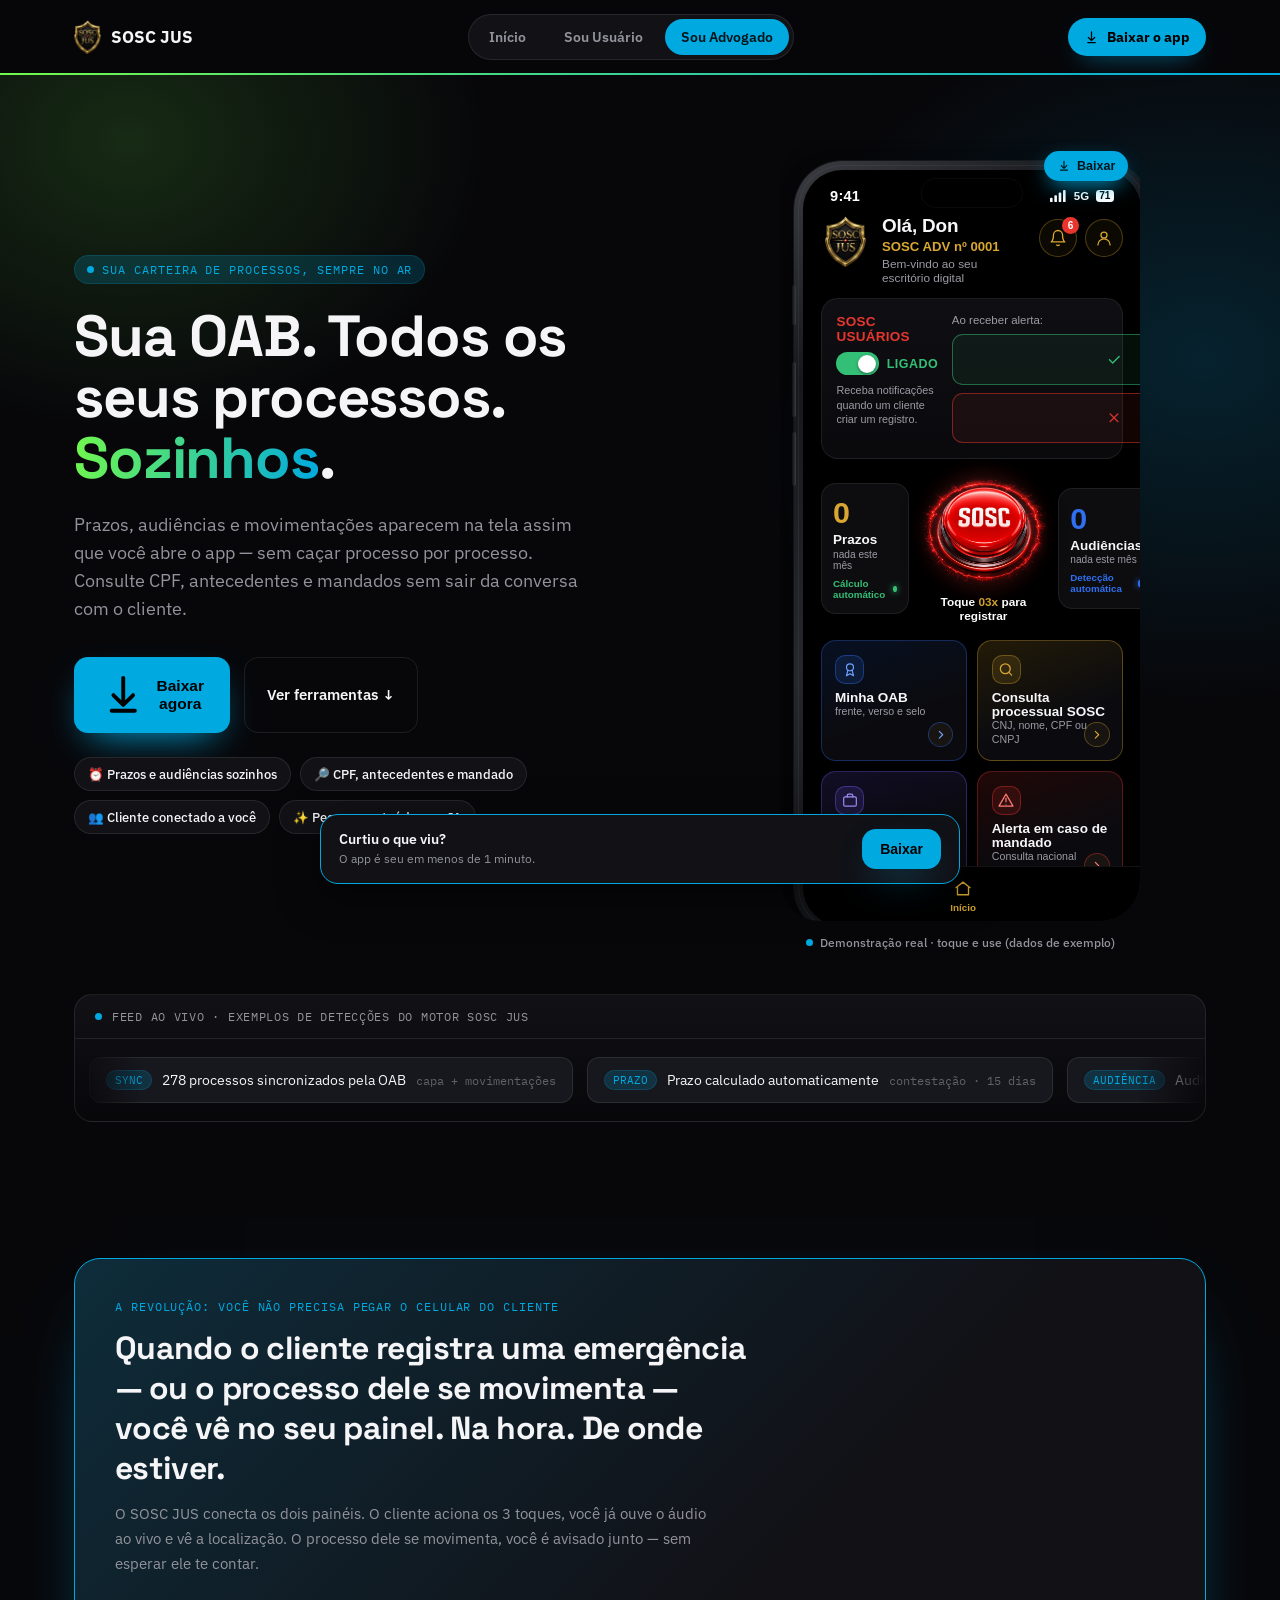
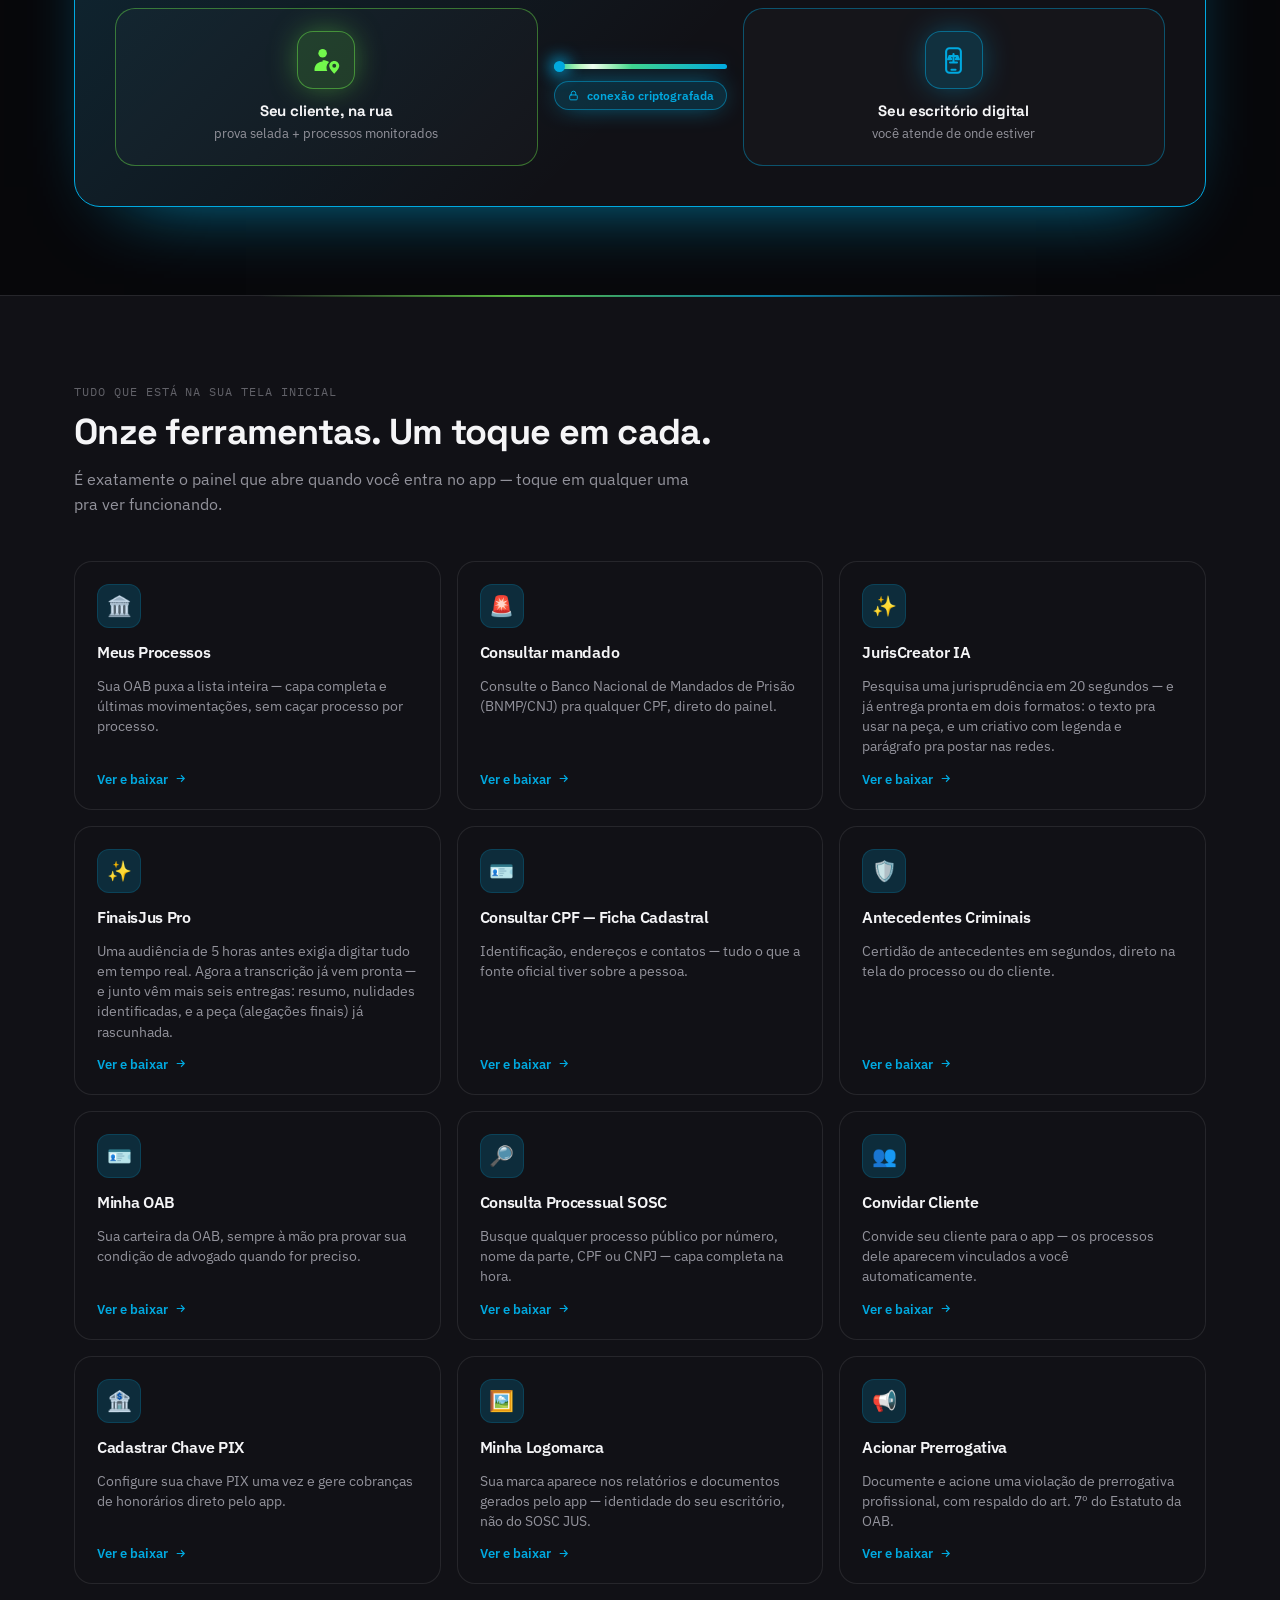
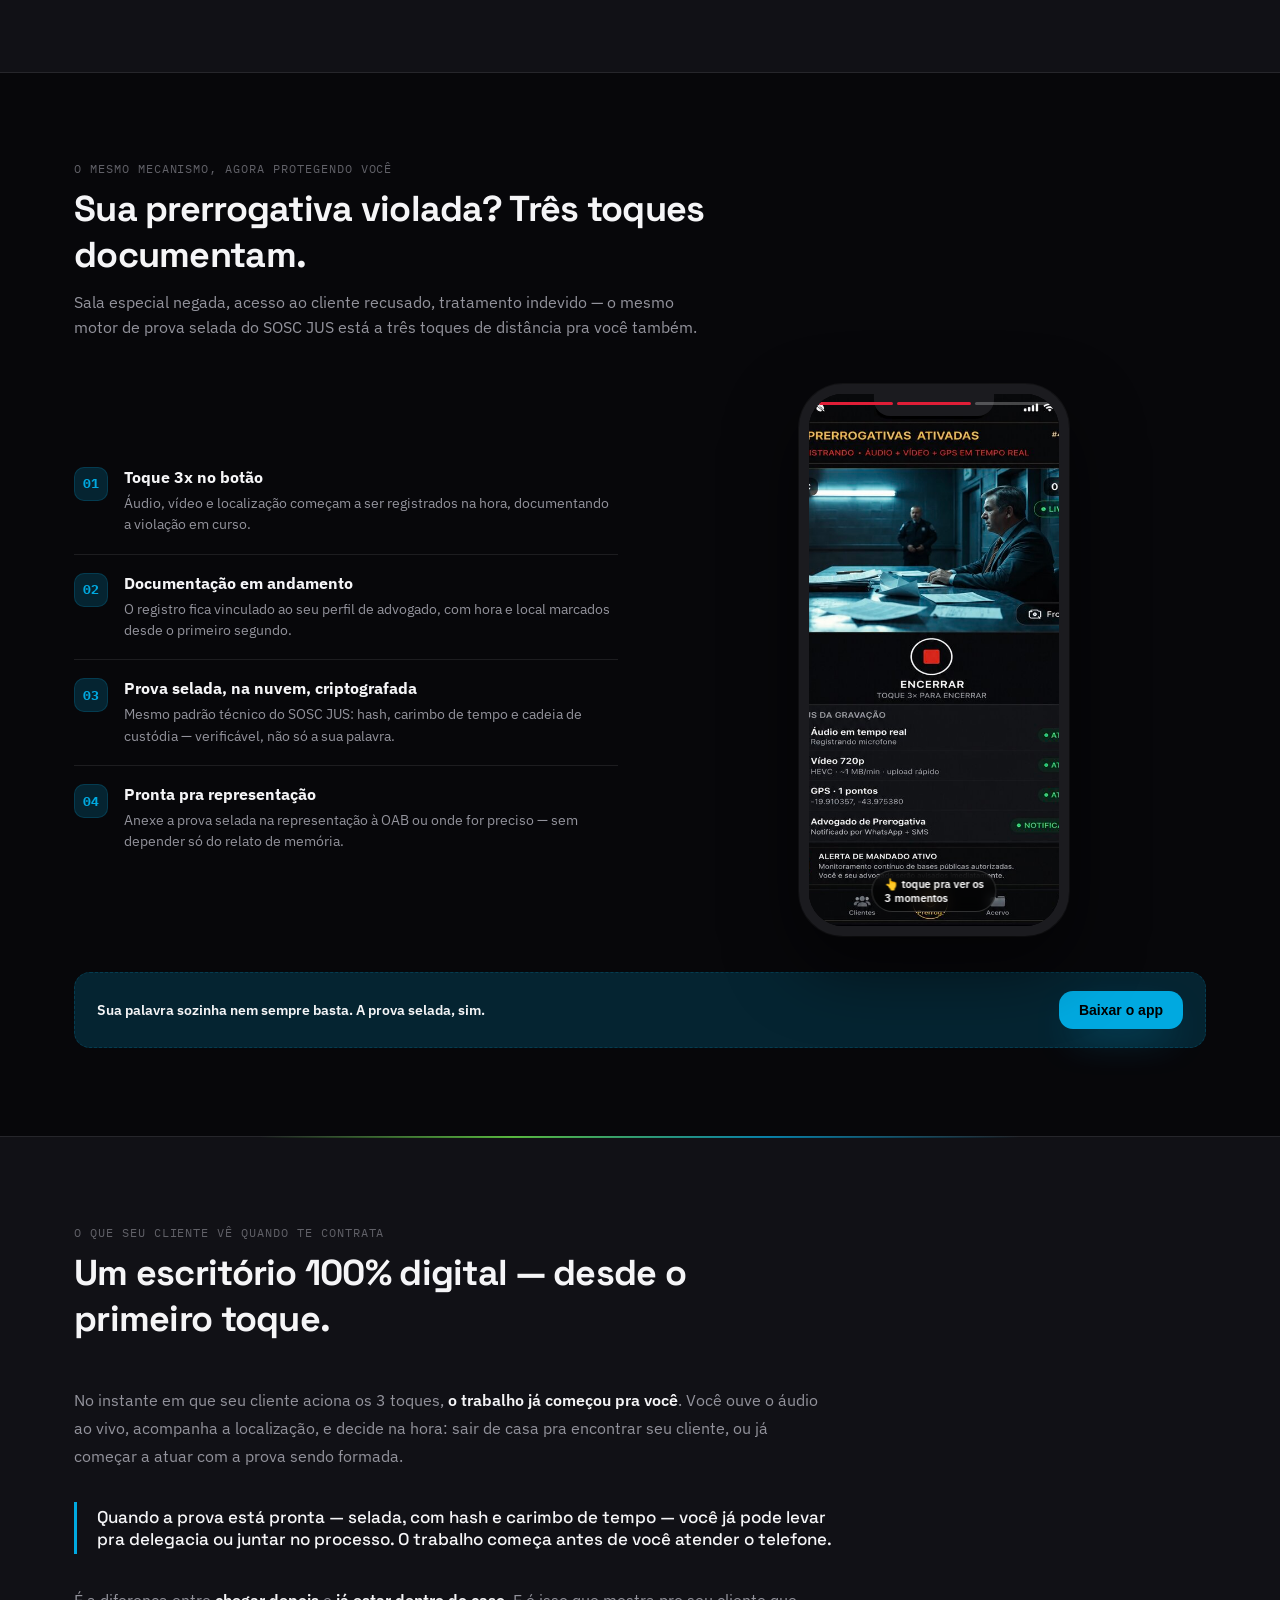
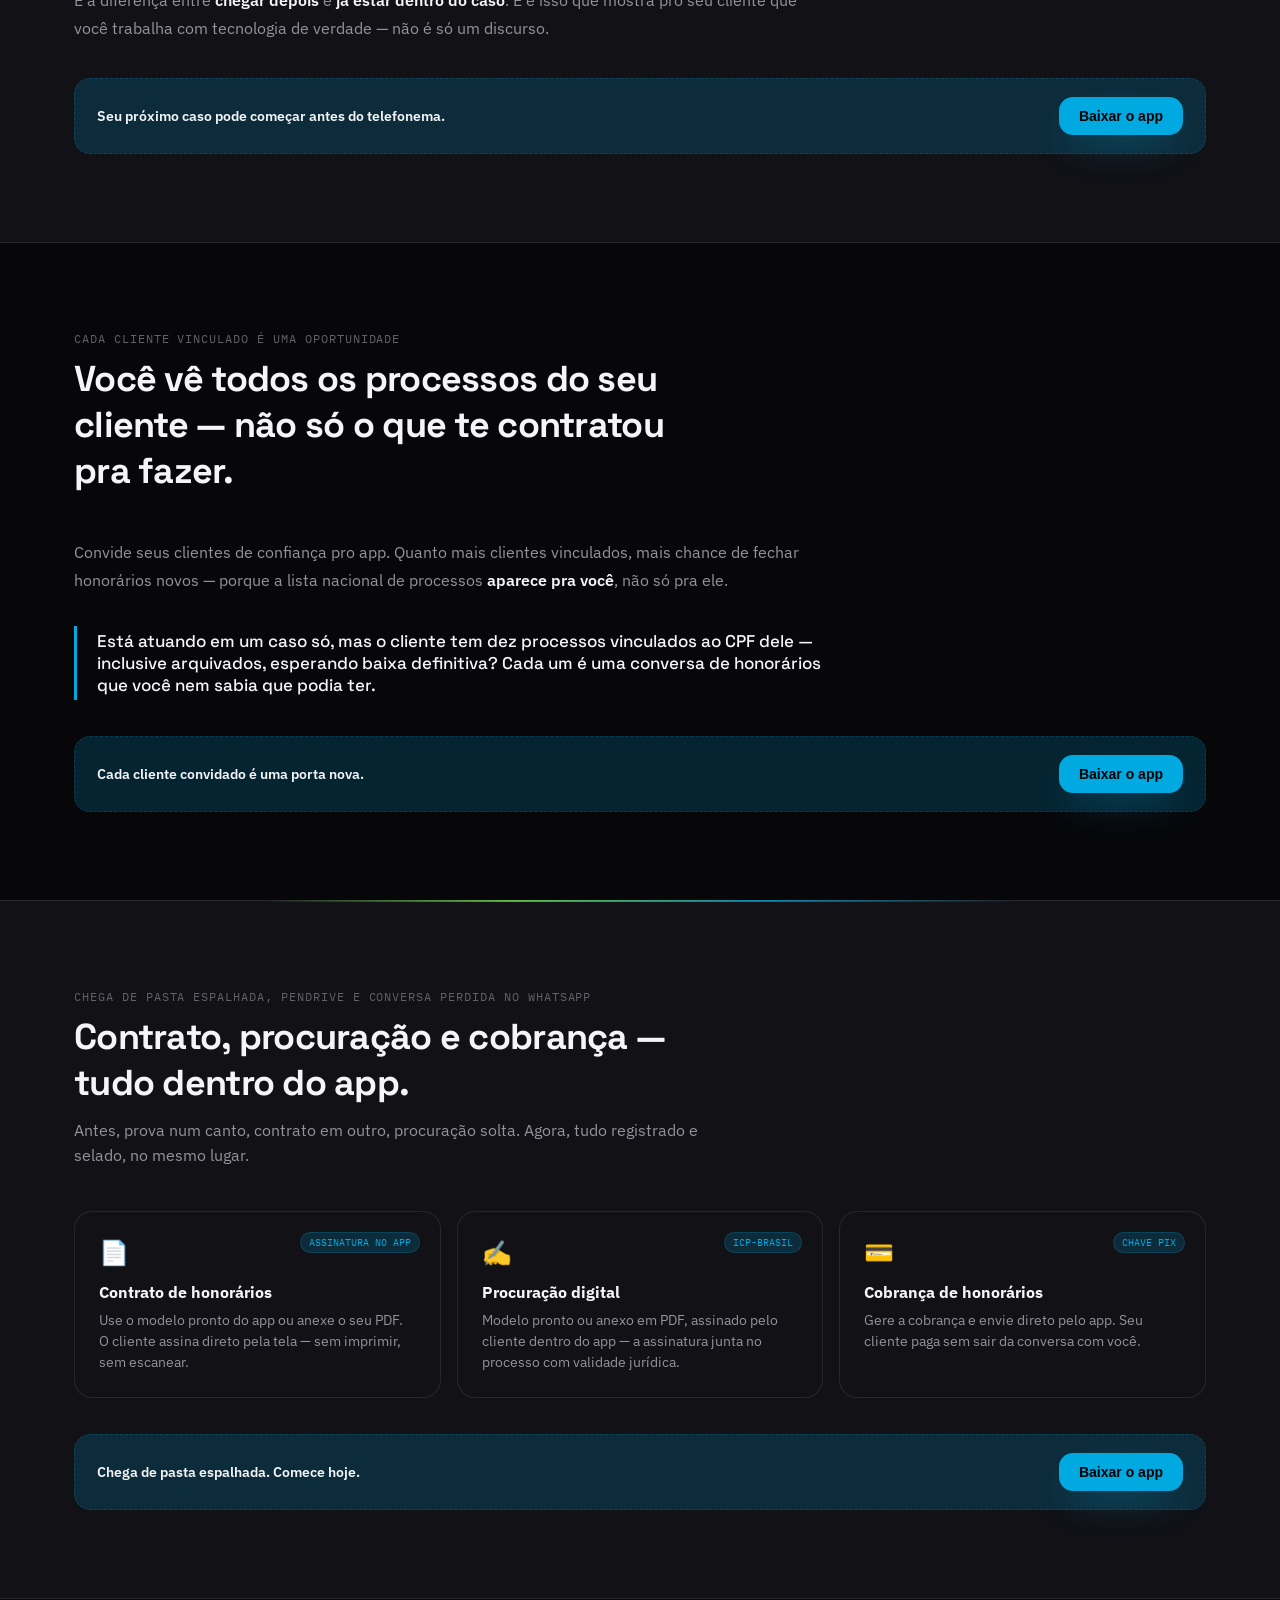
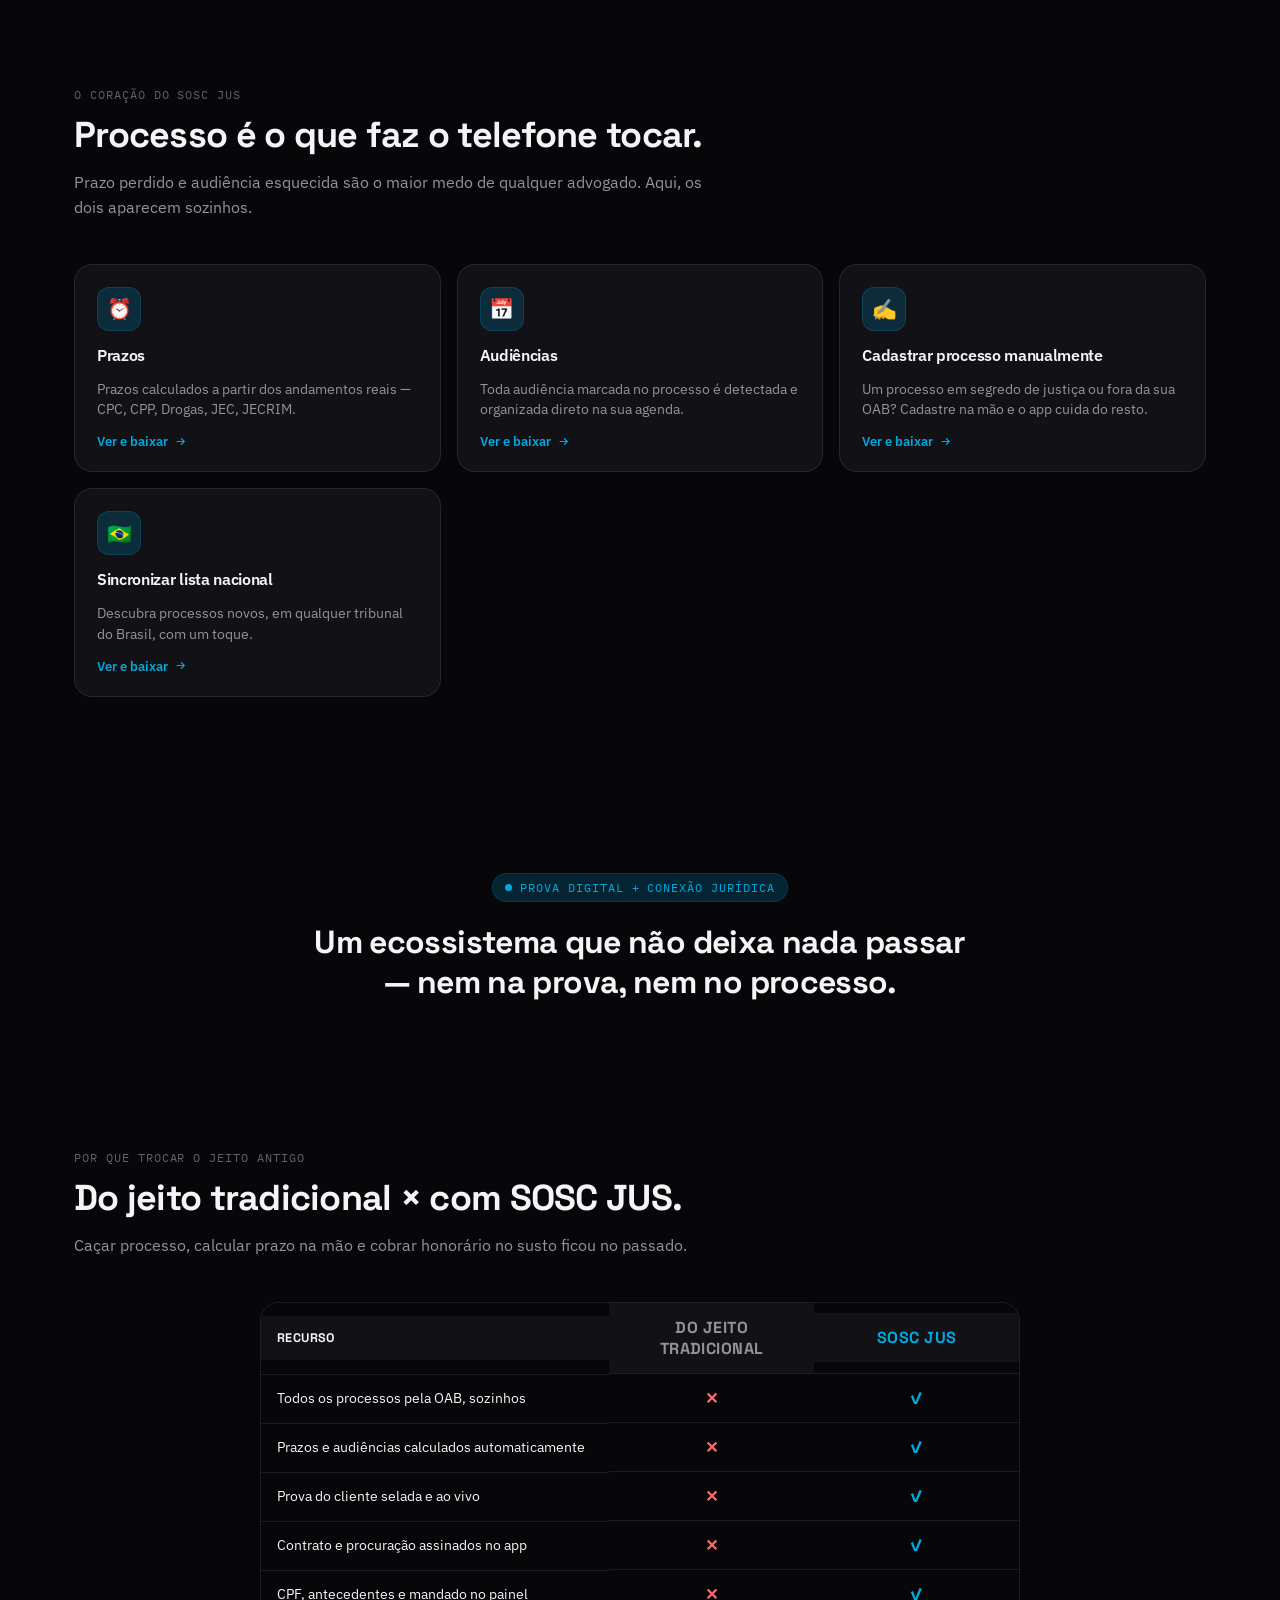
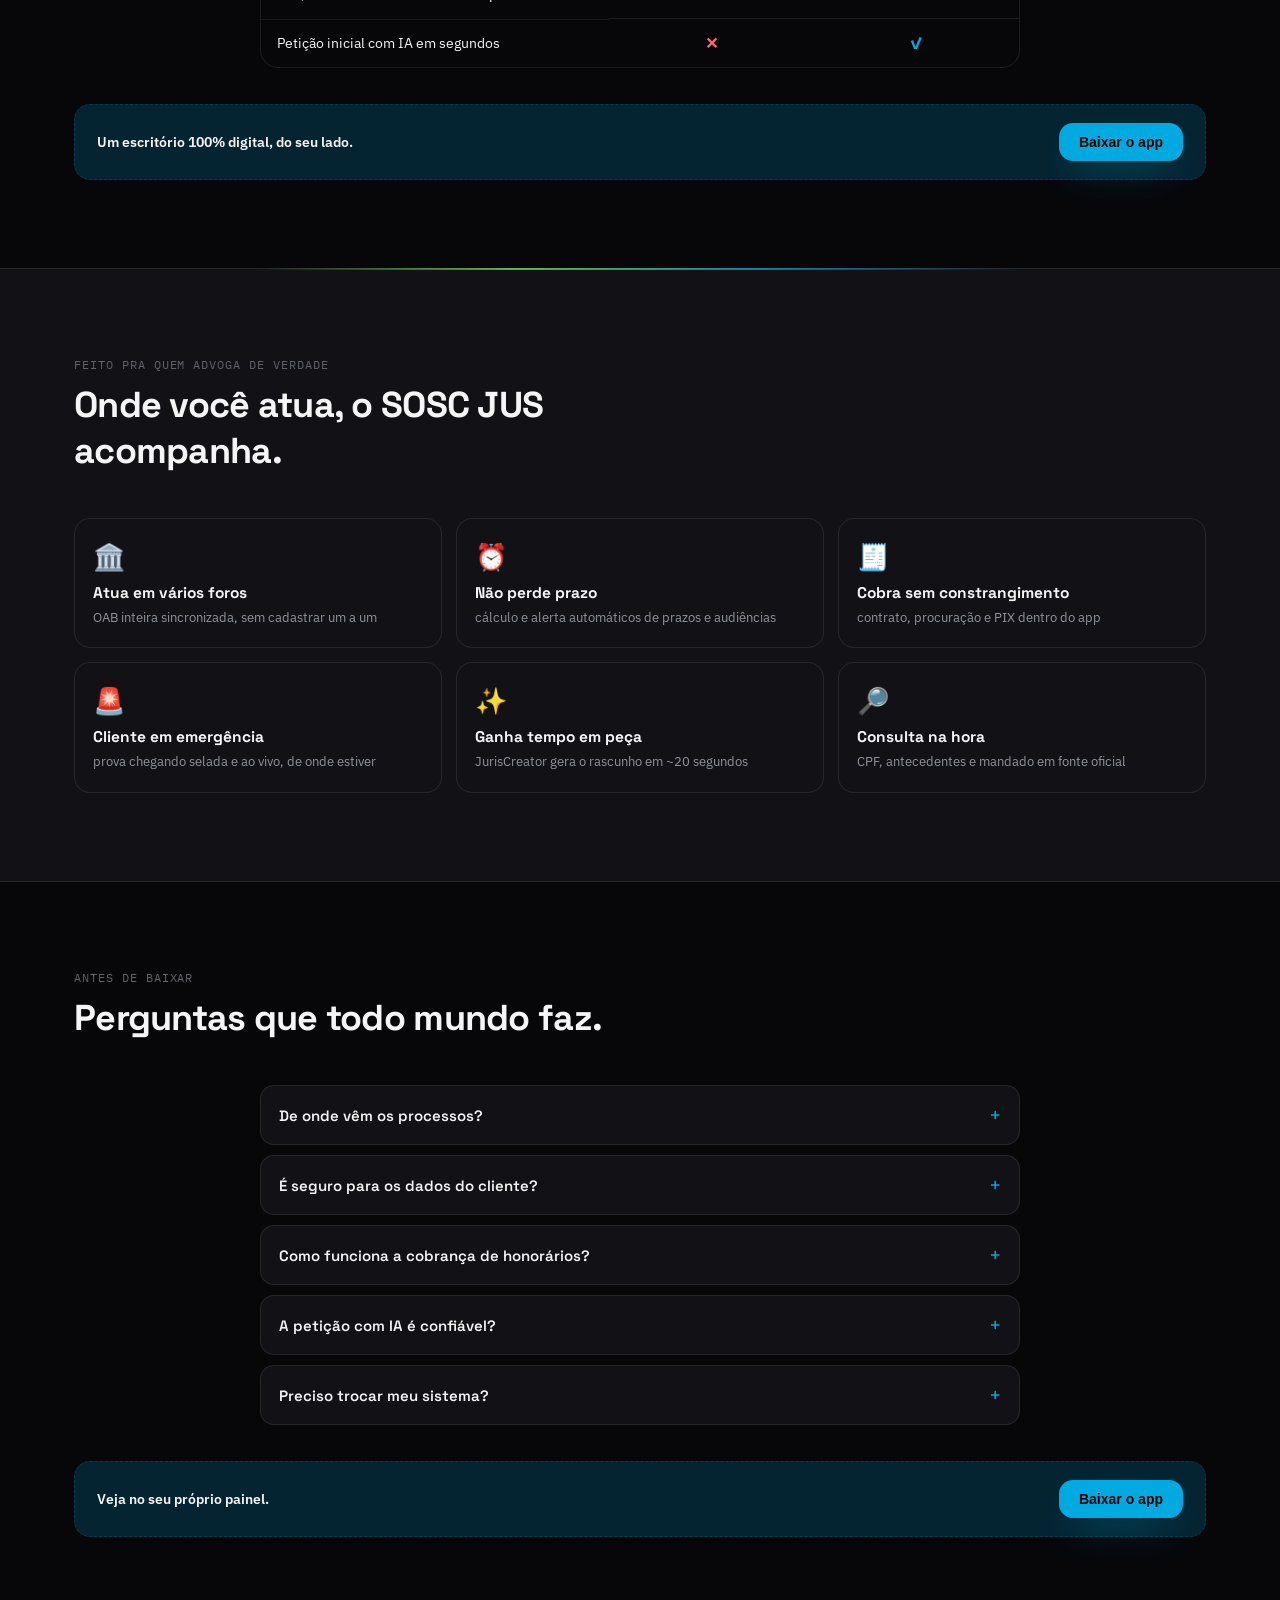
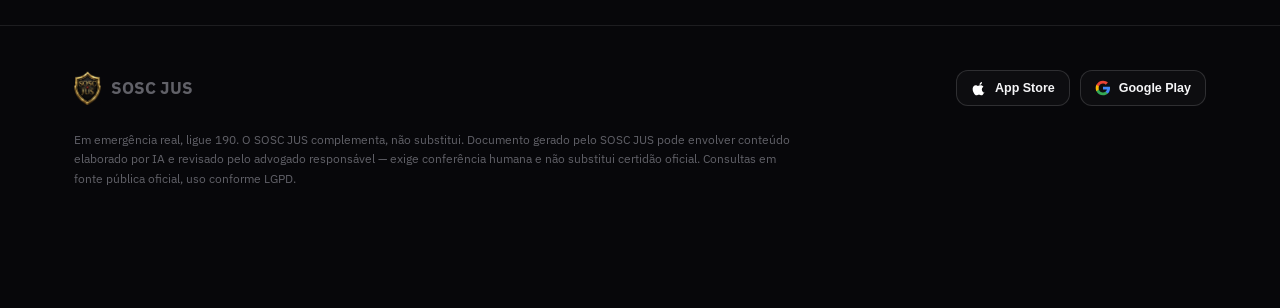
==== commit a80108f4: "update: upgrade to landing page v3 with new assets and interactive demo files" ====
--- a/advogado.html
+++ b/advogado.html
@@ -1,7 +1,7 @@
 <!DOCTYPE html>
 <html lang="pt-BR">
 <head>
-<!-- SOSC JUS landing · build v2 (lime+miami, demo interativa) -->
+<!-- SOSC JUS landing · build v3 (lime+miami, demo interativa) -->
 <meta name="theme-color" content="#07070a">
 <!-- Meta Pixel -->
 <script>
@@ -21,7 +21,7 @@
 <link rel="preconnect" href="https://fonts.googleapis.com">
 <link rel="preconnect" href="https://fonts.gstatic.com" crossorigin>
 <link href="https://fonts.googleapis.com/css2?family=Space+Grotesk:wght@500;600;700&family=IBM+Plex+Sans:wght@400;500;600;700&family=IBM+Plex+Mono:wght@400;500&display=swap" rel="stylesheet">
-<link rel="stylesheet" href="assets/style.v2.css">
+<link rel="stylesheet" href="assets/style.v3.css">
 </head>
 <body data-theme="advogado">
 
@@ -66,7 +66,7 @@
       <div>
         <div class="demo-wrap">
           <div class="demo-phone">
-            <iframe class="demo-frame" src="demo-advogado.html" title="Demonstração interativa do SOSC JUS" scrolling="no" loading="lazy"></iframe>
+            <iframe class="demo-frame" src="demo-advogado-v3.html" title="Demonstração interativa do SOSC JUS" scrolling="no" loading="lazy"></iframe>
             <button class="demo-dl" onclick="openStore()" aria-label="Baixar o app"><svg viewBox="0 0 24 24" fill="currentColor"><path d="M12 3a1 1 0 011 1v9.6l3-3a1 1 0 111.4 1.4l-4.7 4.7a1 1 0 01-1.4 0L6.6 12a1 1 0 011.4-1.4l3 3V4a1 1 0 011-1zM5 19a1 1 0 011-1h12a1 1 0 110 2H6a1 1 0 01-1-1z"/></svg>Baixar</button>
           </div>
           <div class="demo-badge"><span class="dot-live"></span> Demonstração real · toque e use (dados de exemplo)</div>
@@ -383,7 +383,7 @@
   <button class="btn-primary" onclick="openStore()" style="padding:12px 18px; font-size:14px;">Baixar</button>
 </div>
 
-<script src="assets/app.v2.js"></script>
+<script src="assets/app.v3.js"></script>
 <script>
   const NOTE_HOME = 'Card visível no painel da tela inicial (veja acima no simulador).';
 
--- a/assets/style.v3.css
+++ b/assets/style.v3.css
@@ -0,0 +1,570 @@
+/* SOSC JUS — landing (3 páginas) — estilos compartilhados */
+:root{
+  --ink:#07070a;
+  --panel:#111116;
+  --panel-2:#17171e;
+  --hair: rgba(255,255,255,0.09);
+  --lime:#72F84C;
+  --lime-dim: rgba(114,248,76,0.15);
+  --miami:#00A9E0;
+  --miami-dim: rgba(0,169,224,0.18);
+  --gold:#D8A631;
+  --text:#F5F5F7;
+  --muted:#93939c;
+  --muted-2:#616168;
+  --radius: 18px;
+}
+*{box-sizing:border-box;}
+html{scroll-behavior:smooth;}
+body{
+  margin:0; background:var(--ink); color:var(--text);
+  font-family:'IBM Plex Sans', sans-serif;
+  -webkit-font-smoothing:antialiased;
+  overflow-x:hidden;
+}
+h1,h2,h3,.display{ font-family:'Space Grotesk', sans-serif; letter-spacing:-0.02em; }
+.mono{ font-family:'IBM Plex Mono', monospace; }
+a{color:inherit;}
+::selection{ background:var(--lime); color:#000; }
+:focus-visible{ outline:2px solid var(--lime); outline-offset:2px; }
+
+/* tema por página: body[data-theme="usuario"|"advogado"] escolhe a cor de destaque */
+body[data-theme="usuario"]  { --accent: var(--lime);  --accent-dim: var(--lime-dim); }
+body[data-theme="advogado"] { --accent: var(--miami); --accent-dim: var(--miami-dim); }
+body[data-theme="chooser"]  { --accent: var(--lime);  --accent-dim: var(--lime-dim); }
+
+.wrap{ max-width:1180px; margin:0 auto; padding:0 24px; }
+section{ padding:88px 0; }
+@media (max-width:720px){ section{ padding:56px 0; } }
+
+/* ---------- nav ---------- */
+header{
+  position:sticky; top:0; z-index:50;
+  background:rgba(7,7,10,0.82); backdrop-filter:blur(14px);
+  border-bottom:1px solid var(--hair);
+}
+.nav{ display:flex; align-items:center; justify-content:space-between; gap:16px; padding:14px 24px; max-width:1180px; margin:0 auto; }
+.brand{ display:flex; align-items:center; gap:10px; font-weight:700; font-size:17px; white-space:nowrap; text-decoration:none; }
+.brand img{ height:34px; width:auto; }
+.navlinks{ display:flex; align-items:center; gap:6px; background:var(--panel); border:1px solid var(--hair); border-radius:999px; padding:4px; }
+.navlinks a{
+  font-family:'IBM Plex Sans'; font-weight:600; font-size:13.5px; padding:9px 16px; border-radius:999px;
+  text-decoration:none; color:var(--muted); white-space:nowrap; transition:.2s ease;
+}
+.navlinks a.active{ background:var(--accent); color:#04120a; }
+body[data-theme="advogado"] .navlinks a.active{ color:#04141a; }
+.navcta{
+  display:inline-flex; align-items:center; gap:8px; background:var(--accent); color:#000;
+  font-weight:700; font-size:13.5px; padding:10px 16px; border-radius:999px; text-decoration:none;
+  white-space:nowrap; transition: transform .15s ease; border:none; cursor:pointer;
+}
+.navcta:hover{ transform:translateY(-1px); }
+.navcta svg{ width:15px; height:15px; }
+
+/* ---------- hero shared ---------- */
+.hero{ padding-top:64px; padding-bottom:40px; position:relative; }
+.eyebrow{
+  display:inline-flex; align-items:center; gap:8px; font-family:'IBM Plex Mono'; font-size:12px;
+  letter-spacing:.08em; text-transform:uppercase; color:var(--accent); border:1px solid var(--accent-dim);
+  background:var(--accent-dim); padding:6px 12px; border-radius:999px; margin-bottom:22px;
+}
+.dot-live{ width:7px; height:7px; border-radius:50%; background:var(--accent); animation:pulse 1.6s infinite; flex-shrink:0; }
+@keyframes pulse{ 0%,100%{opacity:1;} 50%{opacity:.35;} }
+.hero h1{ font-size:clamp(32px,5vw,58px); line-height:1.05; margin:0 0 22px; font-weight:700; }
+.hero h1 em{ font-style:normal; color:var(--accent); }
+.hero p.sub{ font-size:17.5px; line-height:1.6; color:var(--muted); max-width:520px; margin:0 0 34px; }
+.herobtns{ display:flex; gap:14px; flex-wrap:wrap; }
+.btn-primary{
+  display:inline-flex; align-items:center; gap:10px; background:var(--accent); color:#000; font-weight:700;
+  font-size:15.5px; padding:15px 26px; border-radius:14px; text-decoration:none; border:none; cursor:pointer;
+  transition:transform .15s ease;
+}
+.btn-primary:hover{ transform:translateY(-2px); }
+.btn-ghost{
+  display:inline-flex; align-items:center; gap:10px; background:transparent; color:var(--text); font-weight:600;
+  font-size:15px; padding:14px 22px; border-radius:14px; text-decoration:none; border:1px solid var(--hair); cursor:pointer;
+}
+.btn-ghost:hover{ border-color:rgba(255,255,255,.25); }
+
+.hero-grid{ display:grid; grid-template-columns:1.1fr 0.9fr; gap:40px; align-items:center; }
+@media (max-width:860px){ .hero-grid{ grid-template-columns:1fr; } }
+
+/* ---------- PHONE SIMULATOR (novo) ---------- */
+.phone-stage{ display:flex; justify-content:center; }
+.phone{
+  position:relative; width:270px; height:552px; border-radius:44px; background:#000;
+  border:10px solid #1b1b1f; box-shadow:0 30px 70px rgba(0,0,0,.55), 0 0 0 1px rgba(255,255,255,.05);
+  overflow:hidden; cursor:pointer; user-select:none; flex-shrink:0;
+}
+.phone::before{ /* notch */
+  content:''; position:absolute; top:0; left:50%; transform:translateX(-50%); width:120px; height:22px;
+  background:#1b1b1f; border-radius:0 0 16px 16px; z-index:5;
+}
+.phone-screens{ position:relative; width:100%; height:100%; }
+.phone-screens img{
+  position:absolute; inset:0; width:100%; height:100%; object-fit:cover; object-position:top;
+  opacity:0; transition:opacity .28s ease;
+}
+.phone-screens img.active{ opacity:1; }
+.phone-progress{ position:absolute; top:8px; left:10px; right:10px; display:flex; gap:4px; z-index:6; }
+.phone-progress .bar{ flex:1; height:3px; border-radius:3px; background:rgba(255,255,255,.25); overflow:hidden; }
+.phone-progress .bar i{ display:block; height:100%; width:0%; background:var(--accent); }
+.phone-progress .bar.done i{ width:100%; }
+.phone-tap-hint{
+  position:absolute; bottom:14px; left:50%; transform:translateX(-50%); z-index:6;
+  background:rgba(0,0,0,.55); border:1px solid rgba(255,255,255,.18); backdrop-filter:blur(6px);
+  color:#fff; font-size:11.5px; font-weight:600; padding:7px 13px; border-radius:999px;
+  display:flex; align-items:center; gap:6px; pointer-events:none; animation:hintfade 2.6s ease infinite;
+}
+@keyframes hintfade{ 0%,100%{opacity:.9;} 50%{opacity:.35;} }
+.phone-caption{ text-align:center; margin-top:20px; font-size:13.5px; color:var(--muted); min-height:20px; }
+.phone-caption b{ color:var(--text); }
+
+/* ---------- ticker ---------- */
+.ticker-shell{
+  margin-top:44px; border:1px solid var(--hair); background:linear-gradient(180deg, var(--panel), var(--ink));
+  border-radius:var(--radius); overflow:hidden; position:relative;
+}
+.ticker-head{
+  display:flex; align-items:center; gap:10px; padding:14px 20px; border-bottom:1px solid var(--hair);
+  font-family:'IBM Plex Mono'; font-size:12px; color:var(--muted); letter-spacing:.06em; text-transform:uppercase;
+}
+.ticker-track-wrap{ overflow:hidden; padding:18px 0; -webkit-mask-image:linear-gradient(90deg,transparent,#000 6%,#000 94%,transparent); mask-image:linear-gradient(90deg,transparent,#000 6%,#000 94%,transparent); }
+.ticker-track{ display:flex; gap:14px; width:max-content; animation:scroll 32s linear infinite; padding:0 14px; }
+.ticker-track:hover{ animation-play-state:paused; }
+@keyframes scroll{ from{transform:translateX(0);} to{transform:translateX(-50%);} }
+.ticker-item{
+  flex:0 0 auto; display:flex; align-items:center; gap:10px; background:var(--panel-2); border:1px solid var(--hair);
+  border-radius:12px; padding:12px 16px; font-size:13.5px; white-space:nowrap;
+}
+.ticker-item .tag{ font-family:'IBM Plex Mono'; font-size:10.5px; color:var(--accent); border:1px solid var(--accent-dim); background:var(--accent-dim); padding:2px 8px; border-radius:999px; }
+.ticker-item .cnj{ color:var(--muted-2); font-family:'IBM Plex Mono'; font-size:11.5px; }
+
+/* ---------- section headers ---------- */
+.sec-head{ max-width:640px; margin:0 0 44px; }
+.sec-eyebrow{ font-family:'IBM Plex Mono'; font-size:12px; letter-spacing:.08em; text-transform:uppercase; color:var(--muted-2); margin-bottom:10px; }
+.sec-head h2{ font-size:clamp(24px,3.2vw,36px); margin:0 0 12px; font-weight:700; }
+.sec-head p{ color:var(--muted); font-size:15.5px; line-height:1.6; margin:0; }
+
+/* ---------- tool grid ---------- */
+.toolgrid{ display:grid; grid-template-columns:repeat(3,1fr); gap:16px; }
+@media (max-width:900px){ .toolgrid{ grid-template-columns:repeat(2,1fr); } }
+@media (max-width:600px){ .toolgrid{ grid-template-columns:1fr; } }
+.toolcard{
+  text-align:left; cursor:pointer; background:var(--panel); border:1px solid var(--hair); border-radius:var(--radius);
+  padding:22px; display:flex; flex-direction:column; gap:14px; transition:.18s ease; position:relative; color:var(--text);
+  width:100%; font-family:inherit;
+}
+.toolcard:hover{ border-color:var(--accent); transform:translateY(-3px); background:var(--panel-2); }
+.toolcard .icon{
+  width:44px; height:44px; border-radius:12px; background:var(--accent-dim); border:1px solid var(--accent-dim);
+  display:flex; align-items:center; justify-content:center; font-size:20px;
+}
+.toolcard h3{ font-size:16px; margin:0; font-weight:600; font-family:'IBM Plex Sans'; }
+.toolcard p{ font-size:13.5px; color:var(--muted); line-height:1.5; margin:0; flex:1; }
+.toolcard .see{ font-size:12.5px; color:var(--accent); font-weight:600; display:flex; align-items:center; gap:6px; }
+.toolcard .see svg{ width:13px; height:13px; transition:transform .15s ease; }
+.toolcard:hover .see svg{ transform:translateX(3px); }
+
+.chiprow{ display:flex; flex-wrap:wrap; gap:10px; margin-top:26px; }
+.chip{
+  font-size:13px; color:var(--muted); border:1px solid var(--hair); background:var(--panel); padding:9px 14px;
+  border-radius:999px;
+}
+.chip b{ color:var(--text); font-weight:600; }
+
+/* ---------- modal ---------- */
+.modal-backdrop{
+  position:fixed; inset:0; background:rgba(4,4,6,0.78); backdrop-filter:blur(6px); z-index:100;
+  display:none; align-items:flex-end; justify-content:center; padding:0;
+}
+.modal-backdrop.open{ display:flex; }
+@media (min-width:760px){ .modal-backdrop{ align-items:center; padding:24px; } }
+.modal{
+  background:var(--panel); border:1px solid var(--hair); border-radius:24px 24px 0 0; width:100%; max-width:880px;
+  max-height:92vh; overflow-y:auto; position:relative; animation:slideup .25s ease;
+}
+@media (min-width:760px){ .modal{ border-radius:24px; } }
+@keyframes slideup{ from{ transform:translateY(24px); opacity:0;} to{ transform:translateY(0); opacity:1; } }
+.modal-inner{ display:grid; grid-template-columns:280px 1fr; gap:0; }
+@media (max-width:700px){ .modal-inner{ grid-template-columns:1fr; } }
+.modal-shot{ background:#000; display:flex; align-items:center; justify-content:center; padding:28px 20px; border-right:1px solid var(--hair); }
+@media (max-width:700px){ .modal-shot{ border-right:none; border-bottom:1px solid var(--hair); padding:24px; } }
+.modal-shot img{ width:100%; max-width:220px; border-radius:22px; border:1px solid rgba(255,255,255,.12); }
+.modal-body{ padding:32px 30px; }
+.modal-close{
+  position:absolute; top:16px; right:16px; width:36px; height:36px; border-radius:50%; border:1px solid var(--hair);
+  background:var(--panel-2); color:var(--text); font-size:18px; cursor:pointer; display:flex; align-items:center; justify-content:center;
+  z-index:2;
+}
+.modal-eyebrow{ font-family:'IBM Plex Mono'; font-size:11.5px; color:var(--accent); text-transform:uppercase; letter-spacing:.06em; margin-bottom:10px; }
+.modal h3{ font-size:23px; margin:0 0 14px; }
+.modal p{ color:var(--muted); font-size:15px; line-height:1.65; margin:0 0 24px; }
+.modal .btn-primary{ width:100%; justify-content:center; }
+.modal .fallback-note{ font-size:12px; color:var(--muted-2); margin:-14px 0 20px; }
+
+/* ---------- footer sticky CTA ---------- */
+.stickycta{
+  position:fixed; left:16px; right:16px; bottom:16px; z-index:60;
+  background:var(--panel); border:1px solid var(--accent); border-radius:18px; padding:14px 18px;
+  display:flex; align-items:center; justify-content:space-between; gap:14px; box-shadow:0 12px 40px rgba(0,0,0,.5);
+  transform:translateY(140%); transition:transform .35s cubic-bezier(.2,.9,.3,1.2);
+  max-width:640px; margin:0 auto;
+}
+.stickycta.show{ transform:translateY(0); }
+.stickycta.nudge{ animation:nudge .6s ease; }
+@keyframes nudge{ 0%,100%{ transform:translateY(0) scale(1);} 30%{ transform:translateY(0) scale(1.035);} }
+.stickycta .msg{ font-size:13.5px; font-weight:600; line-height:1.3; }
+.stickycta .msg span{ display:block; color:var(--muted); font-weight:400; font-size:12px; margin-top:2px; }
+
+footer{ border-top:1px solid var(--hair); padding:44px 0 120px; color:var(--muted-2); font-size:13px; }
+footer .foot-row{ display:flex; justify-content:space-between; flex-wrap:wrap; gap:16px; align-items:center; }
+.disclaimer{ margin-top:24px; font-size:12px; color:var(--muted-2); line-height:1.6; max-width:720px; }
+
+.storebtns{ display:flex; gap:10px; flex-wrap:wrap; }
+.storebadge{
+  display:inline-flex; align-items:center; gap:8px; border:1px solid var(--hair); background:var(--panel-2);
+  padding:9px 14px; border-radius:12px; font-size:12.5px; font-weight:600; text-decoration:none; color:var(--text);
+  cursor:pointer;
+}
+.storebadge svg{ width:16px; height:16px; }
+.storebadge.big{ padding:19px 32px; border-radius:16px; font-size:17.5px; font-weight:700; gap:12px; }
+.storebadge.big svg{ width:24px; height:24px; }
+
+.section-alt{ background:var(--panel); border-top:1px solid var(--hair); border-bottom:1px solid var(--hair); }
+
+/* ---------- chooser page ---------- */
+.choosegrid{ display:grid; grid-template-columns:1fr 1fr; gap:22px; margin-top:12px; }
+@media (max-width:760px){ .choosegrid{ grid-template-columns:1fr; } }
+.choosecard{
+  display:block; text-decoration:none; color:var(--text); border-radius:24px; border:1px solid var(--hair);
+  padding:36px 32px; position:relative; overflow:hidden; transition:.2s ease; background:var(--panel);
+}
+.choosecard.c-usuario:hover{ border-color:var(--lime); transform:translateY(-4px); }
+.choosecard.c-advogado:hover{ border-color:var(--miami); transform:translateY(-4px); }
+.choosecard .cc-icon{ font-size:34px; margin-bottom:18px; display:block; }
+.choosecard h3{ font-size:26px; margin:0 0 10px; }
+.choosecard p{ color:var(--muted); font-size:15px; line-height:1.55; margin:0 0 22px; max-width:380px; }
+.choosecard .cc-cta{ display:inline-flex; align-items:center; gap:8px; font-weight:700; font-size:14.5px; }
+.choosecard.c-usuario .cc-cta{ color:var(--lime); }
+.choosecard.c-advogado .cc-cta{ color:var(--miami); }
+.choosecard .cc-tags{ display:flex; flex-wrap:wrap; gap:8px; margin-bottom:20px; }
+.choosecard .cc-tags span{ font-size:11.5px; color:var(--muted); border:1px solid var(--hair); padding:4px 10px; border-radius:999px; }
+
+.direct-download{
+  margin-top:52px; border:1px solid var(--hair); border-radius:20px; padding:26px 30px; background:var(--panel);
+  display:flex; align-items:center; justify-content:space-between; gap:20px; flex-wrap:wrap;
+}
+.direct-download .dd-text b{ display:block; font-size:15.5px; margin-bottom:4px; }
+.direct-download .dd-text span{ color:var(--muted); font-size:13px; }
+
+/* ---------- store badges com marca colorida (Google multicolor + Apple) ---------- */
+.storebadge.brandcolor{ background:#0d0d10; border-color:rgba(255,255,255,.14); }
+.storebadge.brandcolor:hover{ border-color:rgba(255,255,255,.3); transform:translateY(-2px); }
+
+/* ---------- conexão painel-a-painel (a inovação principal) ---------- */
+.connect-banner{
+  border:1px solid var(--accent); background:linear-gradient(135deg, var(--accent-dim), transparent 60%), var(--panel);
+  border-radius:26px; padding:40px; margin-top:8px; position:relative; overflow:hidden;
+}
+.connect-banner .cb-eyebrow{ font-family:'IBM Plex Mono'; font-size:11.5px; letter-spacing:.08em; text-transform:uppercase; color:var(--accent); margin-bottom:14px; }
+.connect-banner h2{ font-size:clamp(24px,3vw,32px); margin:0 0 14px; max-width:640px; }
+.connect-banner p{ color:var(--muted); font-size:15px; line-height:1.65; max-width:600px; margin:0 0 32px; }
+.connect-diagram{ display:flex; align-items:center; justify-content:center; gap:0; flex-wrap:wrap; }
+.cd-panel{
+  width:200px; background:var(--panel-2); border:1px solid var(--hair); border-radius:16px; padding:18px;
+  display:flex; flex-direction:column; gap:8px;
+}
+.cd-panel .cd-title{ font-size:12.5px; font-weight:700; color:var(--text); display:flex; align-items:center; gap:6px; }
+.cd-panel .cd-row{ height:9px; border-radius:4px; background:rgba(255,255,255,.08); }
+.cd-panel .cd-row.accent{ background:var(--accent-dim); width:70%; }
+.cd-link{
+  width:90px; display:flex; align-items:center; justify-content:center; position:relative; flex-shrink:0;
+  padding: 0 6px;
+}
+@media (max-width:640px){ .cd-link{ transform:rotate(90deg); width:100%; height:60px; } }
+.cd-link .line{ height:2px; width:100%; background:repeating-linear-gradient(90deg, var(--accent) 0 6px, transparent 6px 12px); position:relative; }
+.cd-link .pulse{ position:absolute; top:50%; left:0; width:8px; height:8px; margin-top:-4px; border-radius:50%; background:var(--accent); animation:travel 2.2s linear infinite; box-shadow:0 0 12px var(--accent); }
+@keyframes travel{ 0%{ left:0%; opacity:0;} 10%{opacity:1;} 90%{opacity:1;} 100%{ left:100%; opacity:0;} }
+
+/* ---------- SOS — 3 toques, aprofundado ---------- */
+.sos-block{ display:grid; grid-template-columns:1fr 1fr; gap:44px; align-items:center; }
+@media (max-width:860px){ .sos-block{ grid-template-columns:1fr; } }
+.sos-steps{ display:flex; flex-direction:column; gap:0; }
+.sos-step{ display:flex; gap:16px; padding:18px 0; border-bottom:1px solid var(--hair); }
+.sos-step:last-child{ border-bottom:none; }
+.sos-step .ss-num{
+  flex-shrink:0; width:34px; height:34px; border-radius:10px; background:var(--accent-dim); border:1px solid var(--accent-dim);
+  color:var(--accent); font-weight:700; font-size:13px; display:flex; align-items:center; justify-content:center; font-family:'IBM Plex Mono';
+}
+.sos-step h4{ margin:0 0 6px; font-size:15.5px; }
+.sos-step p{ margin:0; color:var(--muted); font-size:13.8px; line-height:1.55; }
+
+/* --- demo de 3 estados (toque / gravando / selada), dentro do bezel de celular --- */
+.sos-demo-stage{ display:flex; justify-content:center; }
+.sos-demo{
+  position:relative; width:270px; height:552px; border-radius:44px; background:#000;
+  border:10px solid #1b1b1f; box-shadow:0 30px 70px rgba(0,0,0,.55), 0 0 0 1px rgba(255,255,255,.05);
+  overflow:hidden; cursor:pointer; user-select:none; flex-shrink:0;
+}
+.sos-demo::before{
+  content:''; position:absolute; top:0; left:50%; transform:translateX(-50%); width:120px; height:22px;
+  background:#1b1b1f; border-radius:0 0 16px 16px; z-index:5;
+}
+.sos-demo-progress{ position:absolute; top:8px; left:10px; right:10px; display:flex; gap:4px; z-index:6; }
+.sos-demo-progress .bar{ flex:1; height:3px; border-radius:3px; background:rgba(255,255,255,.25); overflow:hidden; }
+.sos-demo-progress .bar i{ display:block; height:100%; width:0%; background:#E01E37; }
+.sos-demo-progress .bar.done i{ width:100%; }
+.sos-state{
+  position:absolute; inset:0; display:flex; flex-direction:column; align-items:center; justify-content:center;
+  padding:40px 22px; opacity:0; transition:opacity .3s ease; text-align:center;
+}
+.sos-state.active{ opacity:1; }
+.sos-state.full-image{ padding:0; }
+.sos-state.full-image img{ position:absolute; inset:0; width:100%; height:100%; object-fit:cover; object-position:top; }
+
+/* estado 1 — toque */
+.sos-state.s1{ background:radial-gradient(circle at 50% 40%, rgba(224,30,55,.22), transparent 65%), #000; }
+.sos-state.s1 img{ width:150px; filter:drop-shadow(0 0 30px rgba(224,30,55,.55)); animation:sospulse 1.7s infinite; }
+@keyframes sospulse{ 0%,100%{ transform:scale(1);} 50%{ transform:scale(1.045);} }
+.sos-state.s1 .sos-caption{ margin-top:26px; }
+
+/* estado 2 — gravando ao vivo */
+.sos-state.s2{ background:#0a0a0d; }
+.sos-live-badge{
+  display:inline-flex; align-items:center; gap:6px; background:rgba(224,30,55,.18); border:1px solid rgba(224,30,55,.5);
+  color:#ff6b7a; font-family:'IBM Plex Mono'; font-size:11px; font-weight:700; letter-spacing:.06em; padding:5px 12px;
+  border-radius:999px; margin-bottom:22px;
+}
+.sos-live-dot{ width:6px; height:6px; border-radius:50%; background:#E01E37; animation:pulse 1s infinite; }
+.sos-wave{ display:flex; align-items:center; gap:3px; height:44px; margin-bottom:18px; }
+.sos-wave i{ width:4px; border-radius:3px; background:#E01E37; animation:wave 1.1s ease-in-out infinite; }
+.sos-wave i:nth-child(1){ height:14px; animation-delay:0s; } .sos-wave i:nth-child(2){ height:30px; animation-delay:.1s; }
+.sos-wave i:nth-child(3){ height:44px; animation-delay:.2s; } .sos-wave i:nth-child(4){ height:22px; animation-delay:.3s; }
+.sos-wave i:nth-child(5){ height:38px; animation-delay:.4s; } .sos-wave i:nth-child(6){ height:16px; animation-delay:.5s; }
+.sos-wave i:nth-child(7){ height:32px; animation-delay:.6s; } .sos-wave i:nth-child(8){ height:12px; animation-delay:.7s; }
+@keyframes wave{ 0%,100%{ transform:scaleY(0.4);} 50%{ transform:scaleY(1);} }
+.sos-timer{ font-family:'IBM Plex Mono'; font-size:26px; font-weight:600; color:#fff; margin-bottom:16px; }
+.sos-gps{ display:flex; align-items:center; gap:6px; font-family:'IBM Plex Mono'; font-size:11.5px; color:var(--muted); margin-bottom:22px; }
+.sos-live-note{ font-size:12.5px; color:var(--muted); line-height:1.5; max-width:190px; }
+.sos-live-note b{ color:#fff; }
+
+/* estado 3 — prova selada */
+.sos-state.s3{ background:radial-gradient(circle at 50% 35%, rgba(50,215,75,.16), transparent 65%), #000; }
+.sos-seal-check{
+  width:56px; height:56px; border-radius:50%; background:rgba(50,215,75,.14); border:1.5px solid rgba(50,215,75,.55);
+  display:flex; align-items:center; justify-content:center; font-size:26px; color:#32D74B; margin-bottom:18px;
+}
+.sos-state.s3 h4{ color:#fff; font-size:17px; margin:0 0 6px; }
+.sos-hash{
+  font-family:'IBM Plex Mono'; font-size:11px; color:#32D74B; background:rgba(50,215,75,.08); border:1px solid rgba(50,215,75,.25);
+  padding:6px 12px; border-radius:8px; margin:10px 0 16px; letter-spacing:.02em;
+}
+.sos-seal-badges{ display:flex; flex-wrap:wrap; gap:6px; justify-content:center; }
+.sos-seal-badges span{
+  font-family:'IBM Plex Mono'; font-size:9.5px; color:var(--muted); border:1px solid var(--hair); padding:3px 8px; border-radius:999px;
+}
+
+.sos-caption{ text-align:center; margin-top:20px; font-size:13.5px; color:var(--muted); }
+.sos-caption b{ color:var(--text); }
+.sos-demo-tap{
+  position:absolute; bottom:14px; left:50%; transform:translateX(-50%); z-index:6;
+  background:rgba(0,0,0,.55); border:1px solid rgba(255,255,255,.18); backdrop-filter:blur(6px);
+  color:#fff; font-size:11px; font-weight:600; padding:6px 12px; border-radius:999px; pointer-events:none;
+}
+
+/* ---------- selos de segurança ---------- */
+.sealgrid{ display:grid; grid-template-columns:repeat(3,1fr); gap:14px; }
+@media (max-width:760px){ .sealgrid{ grid-template-columns:repeat(2,1fr); } }
+@media (max-width:480px){ .sealgrid{ grid-template-columns:1fr; } }
+.seal{
+  border:1px solid var(--hair); background:var(--panel); border-radius:16px; padding:20px; display:flex; gap:14px; align-items:flex-start;
+}
+.seal .seal-icon{
+  flex-shrink:0; width:38px; height:38px; border-radius:10px; background:var(--accent-dim); border:1px solid var(--accent-dim);
+  display:flex; align-items:center; justify-content:center; font-size:17px;
+}
+.seal h4{ margin:0 0 4px; font-size:14.5px; font-family:'IBM Plex Mono'; letter-spacing:-0.01em; }
+.seal p{ margin:0; font-size:12.5px; color:var(--muted); line-height:1.5; }
+
+/* ---------- highlight cards (contrato/procuração/pix) ---------- */
+.highlight-row{ display:grid; grid-template-columns:repeat(3,1fr); gap:16px; }
+@media (max-width:820px){ .highlight-row{ grid-template-columns:1fr; } }
+.highlight-card{
+  border:1px solid var(--hair); background:var(--panel); border-radius:18px; padding:24px; position:relative;
+}
+.highlight-card .hc-icon{ font-size:24px; margin-bottom:14px; display:block; }
+.highlight-card h4{ font-size:16px; margin:0 0 8px; }
+.highlight-card p{ font-size:13.5px; color:var(--muted); line-height:1.55; margin:0; }
+.highlight-card .hc-tag{
+  position:absolute; top:20px; right:20px; font-family:'IBM Plex Mono'; font-size:10px; text-transform:uppercase;
+  color:var(--accent); background:var(--accent-dim); border:1px solid var(--accent-dim); padding:3px 8px; border-radius:999px;
+}
+
+/* ---------- narrativa (parágrafos com destaque) ---------- */
+.story{ max-width:760px; }
+.story p{ font-size:16px; line-height:1.75; color:var(--muted); margin:0 0 20px; }
+.story p b{ color:var(--text); font-weight:600; }
+.story .story-highlight{
+  border-left:3px solid var(--accent); padding:4px 0 4px 20px; margin:32px 0; font-size:17px; color:var(--text); font-family:'Space Grotesk'; font-weight:500;
+}
+
+/* ---------- CTA compacto ao fim de seção (reforço de conversão) ---------- */
+.section-cta{
+  display:flex; align-items:center; justify-content:space-between; gap:16px; flex-wrap:wrap;
+  margin-top:36px; padding:18px 22px; border:1px dashed var(--accent-dim); border-radius:16px; background:var(--accent-dim);
+}
+.section-cta span{ font-size:14px; font-weight:600; color:var(--text); }
+.section-cta .btn-primary{ padding:11px 20px; font-size:14px; flex-shrink:0; }
+
+/* ---------- hero impactante: pilares + download imediato (hub) ---------- */
+.hero-pillars{
+  display:grid; grid-template-columns:repeat(4,1fr); gap:14px; max-width:900px;
+  margin:36px auto 32px;
+}
+@media (max-width:760px){ .hero-pillars{ grid-template-columns:repeat(2,1fr); gap:12px; } }
+.hp{
+  background:var(--panel); border:1px solid var(--hair); border-radius:16px; padding:18px 14px;
+  display:flex; flex-direction:column; align-items:center; gap:5px; text-align:center;
+}
+.hp .hp-ic{ font-size:26px; margin-bottom:3px; }
+.hp b{ font-size:14.5px; color:var(--text); font-family:'Space Grotesk'; }
+.hp span{ font-size:12px; color:var(--muted); line-height:1.4; }
+.hero-download{
+  display:flex; gap:14px; justify-content:center; flex-wrap:wrap; margin-top:8px;
+}
+.hero-download .storebadge{ min-width:190px; justify-content:center; }
+@media (max-width:480px){ .hero-download .storebadge{ min-width:0; width:100%; } }
+.hero-free{ text-align:center; color:var(--muted); font-size:13px; margin-top:14px; }
+.hero-free::before{ content:'✓ '; color:var(--accent); font-weight:700; }
+
+/* ---------- modal: força download com as 2 lojas ---------- */
+.modal-cta-head{ font-size:14.5px; font-weight:600; color:var(--text); margin:4px 0 14px; line-height:1.4; }
+.modal-stores{ display:flex; gap:12px; flex-wrap:wrap; }
+.modal-stores .storebadge{ flex:1; min-width:150px; justify-content:center; }
+@media (max-width:480px){ .modal-stores .storebadge{ flex:1 1 100%; } }
+
+/* ---------- mini-pilares no hero de usuário/advogado ---------- */
+.hero-mini-pillars{ display:flex; flex-wrap:wrap; gap:9px; margin-top:24px; }
+.hero-mini-pillars span{
+  font-size:12.5px; color:var(--text); background:var(--panel); border:1px solid var(--hair);
+  padding:8px 13px; border-radius:999px; font-weight:500;
+}
+
+/* ---------- chips clicáveis (levam ao download) ---------- */
+.chip-clickable{ cursor:pointer; font-family:inherit; transition:.15s ease; }
+.chip-clickable:hover{ border-color:var(--accent); color:var(--text); transform:translateY(-2px); }
+
+/* ---------- brand pop (lime + miami) : glows modernos nos CTAs ---------- */
+.btn-primary{ box-shadow:0 16px 38px -16px var(--accent); }
+.btn-primary:hover{ box-shadow:0 20px 46px -16px var(--accent); }
+.hero-download .storebadge.big,
+.direct-download .storebadge.big{ box-shadow:0 18px 44px -20px var(--accent); }
+.navcta{ box-shadow:0 10px 26px -14px var(--accent); }
+/* headline duotone helper */
+.duo{ background:linear-gradient(100deg, var(--lime), var(--miami)); -webkit-background-clip:text; background-clip:text; color:transparent; font-style:normal; }
+
+
+/* ---------- connection diagram (novo — azul no meio, chama atenção) ---------- */
+.cx{ display:grid; grid-template-columns:1fr auto 1fr; align-items:center; gap:16px; margin-top:28px; }
+@media (max-width:640px){ .cx{ grid-template-columns:1fr; gap:16px; } }
+.cx-node{ border:1px solid var(--hair); border-radius:20px; padding:22px 16px; text-align:center; background:rgba(255,255,255,.02); }
+.cx-node .cx-ic{ width:58px; height:58px; margin:0 auto 12px; border-radius:16px; display:flex; align-items:center; justify-content:center; }
+.cx-node .cx-ic svg{ width:31px; height:31px; }
+.cx-node.user{ border-color:rgba(114,248,76,.40); }
+.cx-node.user .cx-ic{ color:var(--lime); background:var(--lime-dim); border:1px solid rgba(114,248,76,.45); box-shadow:0 0 36px -12px var(--lime); }
+.cx-node.office{ border-color:rgba(0,169,224,.42); }
+.cx-node.office .cx-ic{ color:var(--miami); background:var(--miami-dim); border:1px solid rgba(0,169,224,.5); box-shadow:0 0 36px -12px var(--miami); }
+.cx-name{ font-family:'Space Grotesk'; font-weight:700; font-size:15px; letter-spacing:-.01em; }
+.cx-sub{ color:var(--muted); font-size:12.5px; margin-top:5px; line-height:1.4; }
+.cx-link{ position:relative; min-width:130px; display:flex; flex-direction:column; align-items:center; gap:12px; }
+@media (max-width:640px){ .cx-link{ min-width:0; width:80%; margin:0 auto; } }
+.cx-wire{ position:relative; width:100%; height:5px; border-radius:99px; background:linear-gradient(90deg, var(--lime), var(--miami)); box-shadow:0 0 22px -2px var(--miami); }
+.cx-wire::before{ content:''; position:absolute; inset:0; border-radius:99px; background:linear-gradient(90deg, transparent 0, rgba(255,255,255,.9) 50%, transparent 100%); background-size:45% 100%; background-repeat:no-repeat; animation:cxflow 1.9s linear infinite; }
+@keyframes cxflow{ 0%{ background-position:-45% 0; } 100%{ background-position:145% 0; } }
+.cx-dot{ position:absolute; top:50%; left:0; width:11px; height:11px; margin-top:-5.5px; border-radius:50%; background:var(--miami); box-shadow:0 0 16px 3px var(--miami); animation:cxtravel 1.9s linear infinite; }
+@keyframes cxtravel{ 0%{ left:0; } 100%{ left:100%; } }
+.cx-badge{ display:inline-flex; align-items:center; gap:7px; font-size:11.5px; font-weight:600; color:var(--miami); border:1px solid rgba(0,169,224,.5); background:var(--miami-dim); padding:6px 12px; border-radius:999px; box-shadow:0 0 26px -8px var(--miami); animation:cxpulse 2.3s ease-in-out infinite; white-space:nowrap; }
+.cx-badge svg{ width:13px; height:13px; }
+@keyframes cxpulse{ 0%,100%{ box-shadow:0 0 22px -10px var(--miami); } 50%{ box-shadow:0 0 32px -3px var(--miami); } }
+/* chooser icon holds an svg now */
+.choosecard .cc-icon svg{ display:block; }
+
+
+/* ---------- interactive demo embed ---------- */
+.demo-wrap{ display:flex; flex-direction:column; align-items:center; gap:14px; }
+.demo-phone{ position:relative; width:min(360px,92vw); aspect-ratio:1320/2868; }
+.demo-phone::before{ content:''; position:absolute; inset:-8% -12%; z-index:0; pointer-events:none; background:radial-gradient(58% 46% at 50% 42%, var(--accent-dim), transparent 72%); filter:blur(4px); }
+.demo-frame{ position:relative; z-index:1; width:100%; height:100%; border:0; background:transparent; border-radius:40px; }
+.demo-dl{ position:absolute; z-index:3; top:12px; right:12px; display:inline-flex; align-items:center; gap:6px; background:var(--accent); color:#04120a; border:none; cursor:pointer; font-weight:800; font-size:12.5px; padding:8px 13px; border-radius:999px; box-shadow:0 8px 22px -6px var(--accent); animation:dlpulse 2.4s ease-in-out infinite; }
+body[data-theme="advogado"] .demo-dl{ color:#04141a; }
+.demo-dl svg{ width:14px; height:14px; }
+@keyframes dlpulse{ 0%,100%{ box-shadow:0 8px 22px -8px var(--accent);} 50%{ box-shadow:0 10px 28px -4px var(--accent);} }
+.demo-badge{ display:inline-flex; align-items:center; gap:7px; font-size:12px; color:var(--muted); font-weight:500; }
+
+/* ---------- video slot ---------- */
+.video-slot{ position:relative; border:1px solid var(--hair); border-radius:20px; background:linear-gradient(180deg, var(--panel-2), var(--panel)); aspect-ratio:16/9; display:flex; align-items:center; justify-content:center; cursor:pointer; overflow:hidden; max-width:820px; margin:0 auto; }
+.video-slot:hover{ border-color:var(--accent); }
+.vs-inner{ display:flex; align-items:center; gap:16px; text-align:left; padding:0 16px; }
+.vs-play{ width:64px; height:64px; border-radius:50%; background:var(--accent); color:#000; display:flex; align-items:center; justify-content:center; box-shadow:0 12px 30px -10px var(--accent); flex-shrink:0; }
+.vs-play svg{ width:28px; height:28px; margin-left:3px; }
+.vs-txt b{ display:block; font-family:'Space Grotesk'; font-size:18px; }
+.vs-txt span{ color:var(--muted); font-size:13.5px; }
+.vs-tag{ position:absolute; top:12px; left:14px; font-family:'IBM Plex Mono'; font-size:11px; color:var(--accent); border:1px solid var(--accent-dim); background:var(--accent-dim); padding:3px 9px; border-radius:999px; }
+
+/* ---------- comparison ---------- */
+.cmp{ border:1px solid var(--hair); border-radius:18px; overflow:hidden; max-width:760px; margin:0 auto; }
+.cmp-row{ display:grid; grid-template-columns:1.7fr 1fr 1fr; align-items:center; }
+.cmp-row>div{ padding:14px 16px; font-size:14px; border-top:1px solid var(--hair); }
+.cmp-row:first-child>div{ border-top:none; }
+.cmp-head>div{ font-family:'Space Grotesk'; font-weight:700; font-size:12.5px; color:var(--muted); background:var(--panel); text-transform:uppercase; letter-spacing:.03em; }
+.cmp-head>div:last-child{ color:var(--accent); }
+.cmp-row>div:first-child{ color:var(--text); }
+.cmp-row>div:not(:first-child){ text-align:center; font-weight:800; font-size:16px; }
+.cmp .no{ color:#ff6b6b; }
+.cmp .yes{ color:var(--accent); }
+@media (max-width:520px){ .cmp-row>div{ padding:11px 10px; font-size:12.5px; } .cmp-row>div:not(:first-child){ font-size:15px; } }
+
+/* ---------- use cases ---------- */
+.usecases{ display:grid; grid-template-columns:repeat(3,1fr); gap:14px; }
+@media (max-width:760px){ .usecases{ grid-template-columns:1fr 1fr; } }
+@media (max-width:440px){ .usecases{ grid-template-columns:1fr; } }
+.uc{ border:1px solid var(--hair); border-radius:16px; padding:20px 18px; background:var(--panel); transition:.18s ease; }
+.uc:hover{ border-color:var(--accent); transform:translateY(-3px); }
+.uc span{ font-size:26px; }
+.uc b{ display:block; font-family:'Space Grotesk'; font-size:15.5px; margin:10px 0 6px; }
+.uc p{ color:var(--muted); font-size:13px; line-height:1.45; margin:0; }
+
+/* ---------- faq ---------- */
+.faq{ max-width:760px; margin:0 auto; display:flex; flex-direction:column; gap:10px; }
+.faq details{ border:1px solid var(--hair); border-radius:14px; background:var(--panel); overflow:hidden; }
+.faq summary{ list-style:none; cursor:pointer; padding:16px 18px; font-family:'Space Grotesk'; font-weight:600; font-size:15px; display:flex; justify-content:space-between; align-items:center; gap:12px; }
+.faq summary::-webkit-details-marker{ display:none; }
+.faq summary::after{ content:'+'; color:var(--accent); font-size:20px; font-weight:400; flex-shrink:0; }
+.faq details[open] summary::after{ content:'\2013'; }
+.faq details[open] summary{ color:var(--accent); }
+.faq p{ margin:0; padding:0 18px 18px; color:var(--muted); font-size:14px; line-height:1.6; }
+
+
+/* ============ USO FORTE DE LIME + MIAMI BLUE ============ */
+/* linha de marca no topo (lime -> miami) */
+header::after{ content:''; position:absolute; left:0; right:0; bottom:-1px; height:2px; background:linear-gradient(90deg, var(--lime), var(--miami)); }
+/* glows de fundo no hero */
+.hero::before{ content:''; position:absolute; inset:0; z-index:0; pointer-events:none;
+  background:
+    radial-gradient(40% 38% at 10% 6%, rgba(114,248,76,.15), transparent 70%),
+    radial-gradient(46% 44% at 94% 26%, rgba(0,169,224,.17), transparent 72%); }
+.hero > .wrap{ position:relative; z-index:1; }
+/* faixa de conexão / banners com um respiro das duas cores */
+.connect-banner{ box-shadow:0 30px 80px -50px var(--miami); }
+/* cartões de escolha com brilho e topo colorido */
+.choosecard{ position:relative; }
+.choosecard.c-usuario{ box-shadow:0 26px 70px -40px var(--lime); }
+.choosecard.c-advogado{ box-shadow:0 26px 70px -40px var(--miami); }
+.choosecard.c-usuario::after{ content:''; position:absolute; top:0; left:0; right:0; height:3px; background:linear-gradient(90deg, var(--lime), transparent 85%); }
+.choosecard.c-advogado::after{ content:''; position:absolute; top:0; left:0; right:0; height:3px; background:linear-gradient(90deg, var(--miami), transparent 85%); }
+/* divisórias em degradê entre algumas seções */
+.section-alt{ position:relative; }
+.section-alt::before{ content:''; position:absolute; top:-1px; left:50%; transform:translateX(-50%); width:min(760px,86%); height:2px; background:linear-gradient(90deg, transparent, var(--lime), var(--miami), transparent); opacity:.7; }
+/* selos de segurança ganham cor da marca */
+.seal-icon{ color:var(--accent); }
